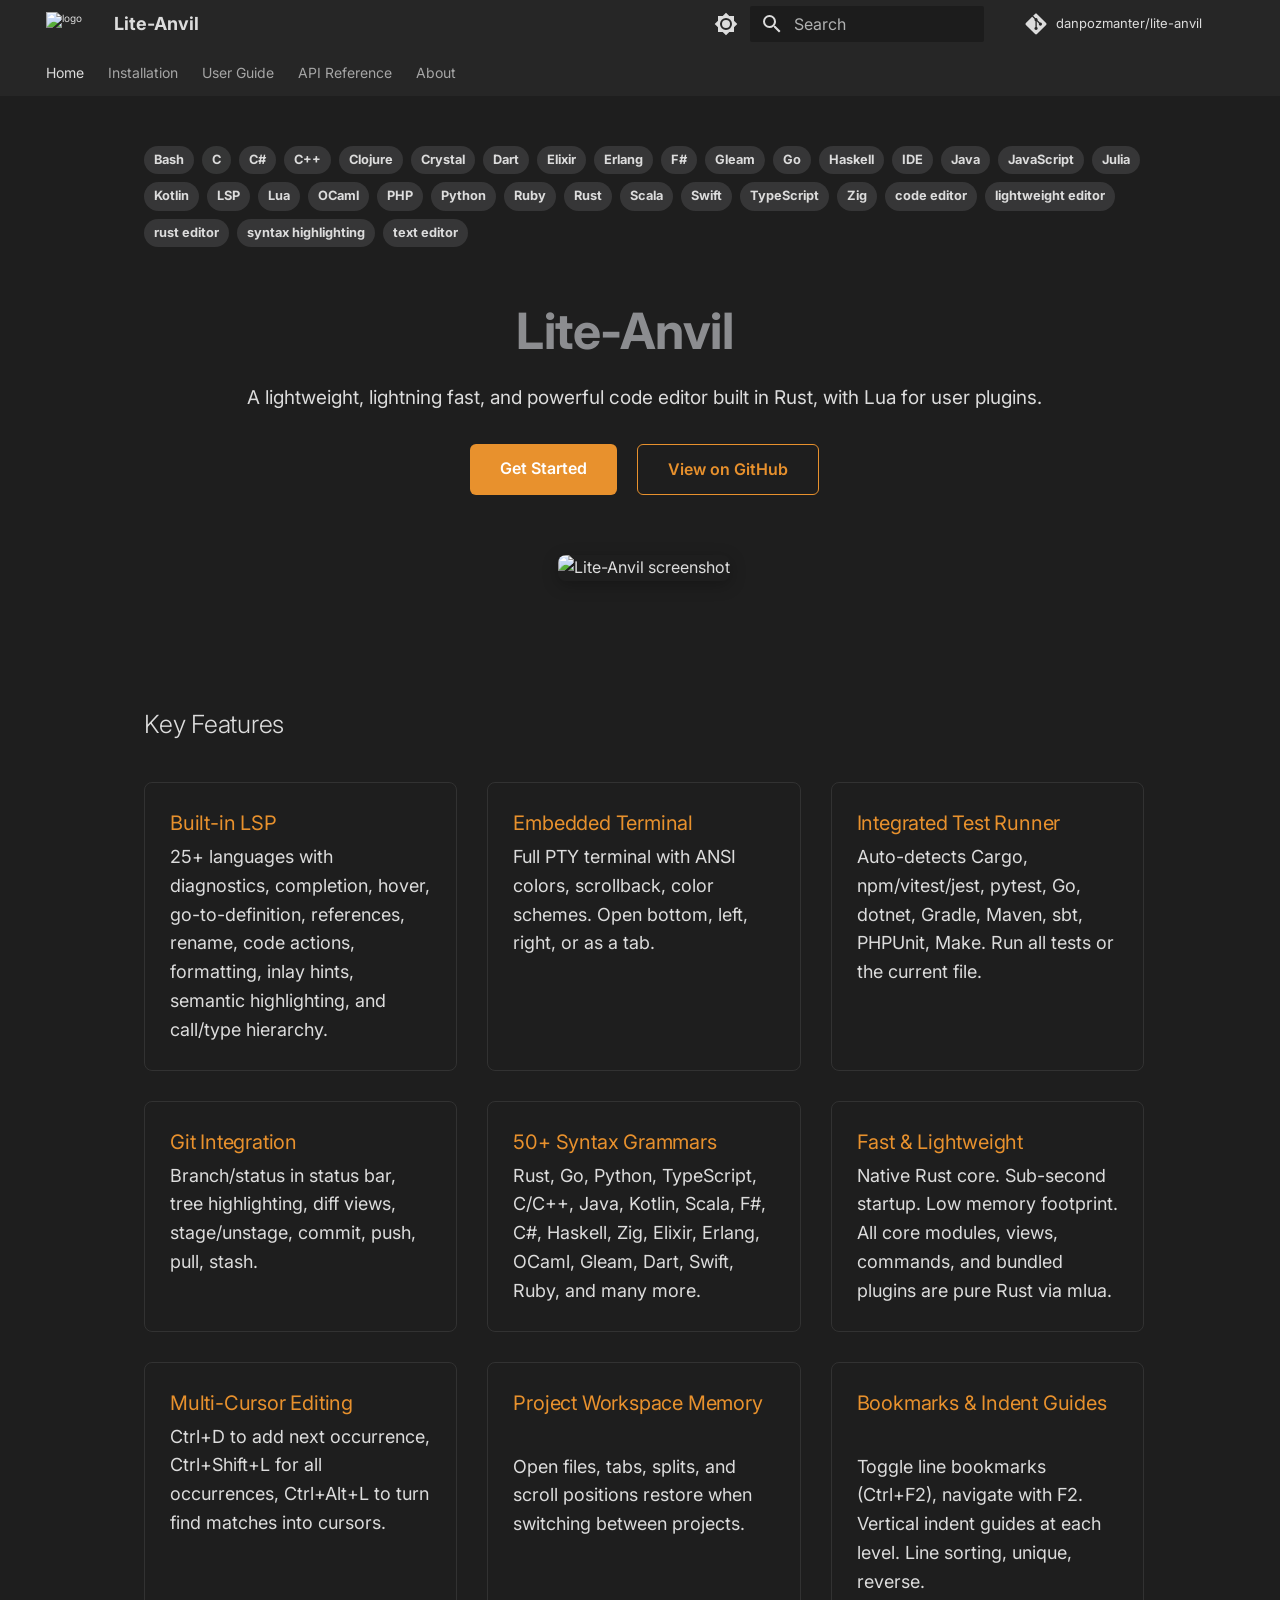
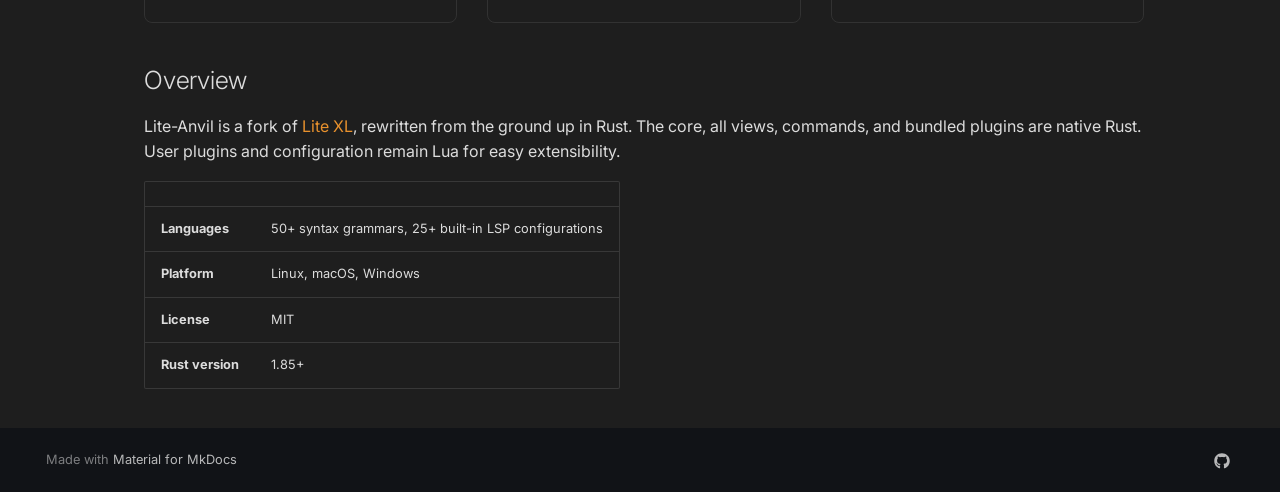
==== docs/index.html @ 336658eb "github pages updates" ====
<!doctype html>
<html lang="en" class="no-js">
  <head>
    
      <meta charset="utf-8">
      <meta name="viewport" content="width=device-width,initial-scale=1">
      
        <meta name="description" content="A fast, lightweight code editor built in Rust with built-in LSP for 25+ languages, embedded terminal, Git integration, and 50+ syntax grammars.">
      
      
        <meta name="author" content="Dan Pozmanter">
      
      
        <link rel="canonical" href="https://danpozmanter.github.io/lite-anvil/">
      
      
      
        <link rel="next" href="installation/">
      
      
        
      
      
      <link rel="icon" href="assets/logo.png">
      <meta name="generator" content="mkdocs-1.6.1, mkdocs-material-9.7.6">
    
    
      
        <title>Lite-Anvil - Lightweight Code Editor Built in Rust - Lite-Anvil</title>
      
    
    
      <link rel="stylesheet" href="assets/stylesheets/main.484c7ddc.min.css">
      
        
        <link rel="stylesheet" href="assets/stylesheets/palette.ab4e12ef.min.css">
      
      


    
    
      
    
    
      
        
        
        <link rel="preconnect" href="https://fonts.gstatic.com" crossorigin>
        <link rel="stylesheet" href="https://fonts.googleapis.com/css?family=Inter:300,300i,400,400i,700,700i%7CJetBrains+Mono:400,400i,700,700i&display=fallback">
        <style>:root{--md-text-font:"Inter";--md-code-font:"JetBrains Mono"}</style>
      
    
    
      <link rel="stylesheet" href="stylesheets/extra.css">
    
    <script>__md_scope=new URL(".",location),__md_hash=e=>[...e].reduce(((e,_)=>(e<<5)-e+_.charCodeAt(0)),0),__md_get=(e,_=localStorage,t=__md_scope)=>JSON.parse(_.getItem(t.pathname+"."+e)),__md_set=(e,_,t=localStorage,a=__md_scope)=>{try{t.setItem(a.pathname+"."+e,JSON.stringify(_))}catch(e){}}</script>
    
      

    
    
  </head>
  
  
    
    
      
    
    
    
    
    <body dir="ltr" data-md-color-scheme="slate" data-md-color-primary="custom" data-md-color-accent="orange">
  
    
    <input class="md-toggle" data-md-toggle="drawer" type="checkbox" id="__drawer" autocomplete="off">
    <input class="md-toggle" data-md-toggle="search" type="checkbox" id="__search" autocomplete="off">
    <label class="md-overlay" for="__drawer"></label>
    <div data-md-component="skip">
      
        
        <a href="#lite-anvil" class="md-skip">
          Skip to content
        </a>
      
    </div>
    <div data-md-component="announce">
      
    </div>
    
    
      

<header class="md-header" data-md-component="header">
  <nav class="md-header__inner md-grid" aria-label="Header">
    <a href="." title="Lite-Anvil" class="md-header__button md-logo" aria-label="Lite-Anvil" data-md-component="logo">
      
  <img src="assets/logo.png" alt="logo">

    </a>
    <label class="md-header__button md-icon" for="__drawer">
      
      <svg xmlns="http://www.w3.org/2000/svg" viewBox="0 0 24 24"><path d="M3 6h18v2H3zm0 5h18v2H3zm0 5h18v2H3z"/></svg>
    </label>
    <div class="md-header__title" data-md-component="header-title">
      <div class="md-header__ellipsis">
        <div class="md-header__topic">
          <span class="md-ellipsis">
            Lite-Anvil
          </span>
        </div>
        <div class="md-header__topic" data-md-component="header-topic">
          <span class="md-ellipsis">
            
              Lite-Anvil - Lightweight Code Editor Built in Rust
            
          </span>
        </div>
      </div>
    </div>
    
      
        <form class="md-header__option" data-md-component="palette">
  
    
    
    
    <input class="md-option" data-md-color-media="" data-md-color-scheme="slate" data-md-color-primary="custom" data-md-color-accent="orange"  aria-label="Switch to light mode"  type="radio" name="__palette" id="__palette_0">
    
      <label class="md-header__button md-icon" title="Switch to light mode" for="__palette_1" hidden>
        <svg xmlns="http://www.w3.org/2000/svg" viewBox="0 0 24 24"><path d="M12 8a4 4 0 0 0-4 4 4 4 0 0 0 4 4 4 4 0 0 0 4-4 4 4 0 0 0-4-4m0 10a6 6 0 0 1-6-6 6 6 0 0 1 6-6 6 6 0 0 1 6 6 6 6 0 0 1-6 6m8-9.31V4h-4.69L12 .69 8.69 4H4v4.69L.69 12 4 15.31V20h4.69L12 23.31 15.31 20H20v-4.69L23.31 12z"/></svg>
      </label>
    
  
    
    
    
    <input class="md-option" data-md-color-media="" data-md-color-scheme="default" data-md-color-primary="custom" data-md-color-accent="orange"  aria-label="Switch to dark mode"  type="radio" name="__palette" id="__palette_1">
    
      <label class="md-header__button md-icon" title="Switch to dark mode" for="__palette_0" hidden>
        <svg xmlns="http://www.w3.org/2000/svg" viewBox="0 0 24 24"><path d="M12 18c-.89 0-1.74-.2-2.5-.55C11.56 16.5 13 14.42 13 12s-1.44-4.5-3.5-5.45C10.26 6.2 11.11 6 12 6a6 6 0 0 1 6 6 6 6 0 0 1-6 6m8-9.31V4h-4.69L12 .69 8.69 4H4v4.69L.69 12 4 15.31V20h4.69L12 23.31 15.31 20H20v-4.69L23.31 12z"/></svg>
      </label>
    
  
</form>
      
    
    
      <script>var palette=__md_get("__palette");if(palette&&palette.color){if("(prefers-color-scheme)"===palette.color.media){var media=matchMedia("(prefers-color-scheme: light)"),input=document.querySelector(media.matches?"[data-md-color-media='(prefers-color-scheme: light)']":"[data-md-color-media='(prefers-color-scheme: dark)']");palette.color.media=input.getAttribute("data-md-color-media"),palette.color.scheme=input.getAttribute("data-md-color-scheme"),palette.color.primary=input.getAttribute("data-md-color-primary"),palette.color.accent=input.getAttribute("data-md-color-accent")}for(var[key,value]of Object.entries(palette.color))document.body.setAttribute("data-md-color-"+key,value)}</script>
    
    
    
      
      
        <label class="md-header__button md-icon" for="__search">
          
          <svg xmlns="http://www.w3.org/2000/svg" viewBox="0 0 24 24"><path d="M9.5 3A6.5 6.5 0 0 1 16 9.5c0 1.61-.59 3.09-1.56 4.23l.27.27h.79l5 5-1.5 1.5-5-5v-.79l-.27-.27A6.52 6.52 0 0 1 9.5 16 6.5 6.5 0 0 1 3 9.5 6.5 6.5 0 0 1 9.5 3m0 2C7 5 5 7 5 9.5S7 14 9.5 14 14 12 14 9.5 12 5 9.5 5"/></svg>
        </label>
        <div class="md-search" data-md-component="search" role="dialog">
  <label class="md-search__overlay" for="__search"></label>
  <div class="md-search__inner" role="search">
    <form class="md-search__form" name="search">
      <input type="text" class="md-search__input" name="query" aria-label="Search" placeholder="Search" autocapitalize="off" autocorrect="off" autocomplete="off" spellcheck="false" data-md-component="search-query" required>
      <label class="md-search__icon md-icon" for="__search">
        
        <svg xmlns="http://www.w3.org/2000/svg" viewBox="0 0 24 24"><path d="M9.5 3A6.5 6.5 0 0 1 16 9.5c0 1.61-.59 3.09-1.56 4.23l.27.27h.79l5 5-1.5 1.5-5-5v-.79l-.27-.27A6.52 6.52 0 0 1 9.5 16 6.5 6.5 0 0 1 3 9.5 6.5 6.5 0 0 1 9.5 3m0 2C7 5 5 7 5 9.5S7 14 9.5 14 14 12 14 9.5 12 5 9.5 5"/></svg>
        
        <svg xmlns="http://www.w3.org/2000/svg" viewBox="0 0 24 24"><path d="M20 11v2H8l5.5 5.5-1.42 1.42L4.16 12l7.92-7.92L13.5 5.5 8 11z"/></svg>
      </label>
      <nav class="md-search__options" aria-label="Search">
        
        <button type="reset" class="md-search__icon md-icon" title="Clear" aria-label="Clear" tabindex="-1">
          
          <svg xmlns="http://www.w3.org/2000/svg" viewBox="0 0 24 24"><path d="M19 6.41 17.59 5 12 10.59 6.41 5 5 6.41 10.59 12 5 17.59 6.41 19 12 13.41 17.59 19 19 17.59 13.41 12z"/></svg>
        </button>
      </nav>
      
    </form>
    <div class="md-search__output">
      <div class="md-search__scrollwrap" tabindex="0" data-md-scrollfix>
        <div class="md-search-result" data-md-component="search-result">
          <div class="md-search-result__meta">
            Initializing search
          </div>
          <ol class="md-search-result__list" role="presentation"></ol>
        </div>
      </div>
    </div>
  </div>
</div>
      
    
    
      <div class="md-header__source">
        <a href="https://github.com/danpozmanter/lite-anvil" title="Go to repository" class="md-source" data-md-component="source">
  <div class="md-source__icon md-icon">
    
    <svg xmlns="http://www.w3.org/2000/svg" viewBox="0 0 448 512"><!--! Font Awesome Free 7.1.0 by @fontawesome - https://fontawesome.com License - https://fontawesome.com/license/free (Icons: CC BY 4.0, Fonts: SIL OFL 1.1, Code: MIT License) Copyright 2025 Fonticons, Inc.--><path d="M439.6 236.1 244 40.5c-5.4-5.5-12.8-8.5-20.4-8.5s-15 3-20.4 8.4L162.5 81l51.5 51.5c27.1-9.1 52.7 16.8 43.4 43.7l49.7 49.7c34.2-11.8 61.2 31 35.5 56.7-26.5 26.5-70.2-2.9-56-37.3L240.3 199v121.9c25.3 12.5 22.3 41.8 9.1 55-6.4 6.4-15.2 10.1-24.3 10.1s-17.8-3.6-24.3-10.1c-17.6-17.6-11.1-46.9 11.2-56v-123c-20.8-8.5-24.6-30.7-18.6-45L142.6 101 8.5 235.1C3 240.6 0 247.9 0 255.5s3 15 8.5 20.4l195.6 195.7c5.4 5.4 12.7 8.4 20.4 8.4s15-3 20.4-8.4l194.7-194.7c5.4-5.4 8.4-12.8 8.4-20.4s-3-15-8.4-20.4"/></svg>
  </div>
  <div class="md-source__repository">
    danpozmanter/lite-anvil
  </div>
</a>
      </div>
    
  </nav>
  
</header>
    
    <div class="md-container" data-md-component="container">
      
      
        
          
            
<nav class="md-tabs" aria-label="Tabs" data-md-component="tabs">
  <div class="md-grid">
    <ul class="md-tabs__list">
      
        
  
  
  
    
  
  
    <li class="md-tabs__item md-tabs__item--active">
      <a href="." class="md-tabs__link">
        
  
  
    
  
  Home

      </a>
    </li>
  

      
        
  
  
  
  
    <li class="md-tabs__item">
      <a href="installation/" class="md-tabs__link">
        
  
  
    
  
  Installation

      </a>
    </li>
  

      
        
  
  
  
  
    <li class="md-tabs__item">
      <a href="guide/" class="md-tabs__link">
        
  
  
    
  
  User Guide

      </a>
    </li>
  

      
        
  
  
  
  
    <li class="md-tabs__item">
      <a href="api/" class="md-tabs__link">
        
  
  
    
  
  API Reference

      </a>
    </li>
  

      
        
  
  
  
  
    <li class="md-tabs__item">
      <a href="about/" class="md-tabs__link">
        
  
  
    
  
  About

      </a>
    </li>
  

      
    </ul>
  </div>
</nav>
          
        
      
      <main class="md-main" data-md-component="main">
        <div class="md-main__inner md-grid">
          
            
              
              <div class="md-sidebar md-sidebar--primary" data-md-component="sidebar" data-md-type="navigation" >
                <div class="md-sidebar__scrollwrap">
                  <div class="md-sidebar__inner">
                    


  


  

<nav class="md-nav md-nav--primary md-nav--lifted md-nav--integrated" aria-label="Navigation" data-md-level="0">
  <label class="md-nav__title" for="__drawer">
    <a href="." title="Lite-Anvil" class="md-nav__button md-logo" aria-label="Lite-Anvil" data-md-component="logo">
      
  <img src="assets/logo.png" alt="logo">

    </a>
    Lite-Anvil
  </label>
  
    <div class="md-nav__source">
      <a href="https://github.com/danpozmanter/lite-anvil" title="Go to repository" class="md-source" data-md-component="source">
  <div class="md-source__icon md-icon">
    
    <svg xmlns="http://www.w3.org/2000/svg" viewBox="0 0 448 512"><!--! Font Awesome Free 7.1.0 by @fontawesome - https://fontawesome.com License - https://fontawesome.com/license/free (Icons: CC BY 4.0, Fonts: SIL OFL 1.1, Code: MIT License) Copyright 2025 Fonticons, Inc.--><path d="M439.6 236.1 244 40.5c-5.4-5.5-12.8-8.5-20.4-8.5s-15 3-20.4 8.4L162.5 81l51.5 51.5c27.1-9.1 52.7 16.8 43.4 43.7l49.7 49.7c34.2-11.8 61.2 31 35.5 56.7-26.5 26.5-70.2-2.9-56-37.3L240.3 199v121.9c25.3 12.5 22.3 41.8 9.1 55-6.4 6.4-15.2 10.1-24.3 10.1s-17.8-3.6-24.3-10.1c-17.6-17.6-11.1-46.9 11.2-56v-123c-20.8-8.5-24.6-30.7-18.6-45L142.6 101 8.5 235.1C3 240.6 0 247.9 0 255.5s3 15 8.5 20.4l195.6 195.7c5.4 5.4 12.7 8.4 20.4 8.4s15-3 20.4-8.4l194.7-194.7c5.4-5.4 8.4-12.8 8.4-20.4s-3-15-8.4-20.4"/></svg>
  </div>
  <div class="md-source__repository">
    danpozmanter/lite-anvil
  </div>
</a>
    </div>
  
  <ul class="md-nav__list" data-md-scrollfix>
    
      
      
  
  
    
  
  
  
    <li class="md-nav__item md-nav__item--active">
      
      <input class="md-nav__toggle md-toggle" type="checkbox" id="__toc">
      
      
        
      
      
        <label class="md-nav__link md-nav__link--active" for="__toc">
          
  
  
  <span class="md-ellipsis">
    
  
    Home
  

    
  </span>
  
  

          <span class="md-nav__icon md-icon"></span>
        </label>
      
      <a href="." class="md-nav__link md-nav__link--active">
        
  
  
  <span class="md-ellipsis">
    
  
    Home
  

    
  </span>
  
  

      </a>
      
        

<nav class="md-nav md-nav--secondary" aria-label="Table of contents">
  
  
  
    
  
  
    <label class="md-nav__title" for="__toc">
      <span class="md-nav__icon md-icon"></span>
      Table of contents
    </label>
    <ul class="md-nav__list" data-md-component="toc" data-md-scrollfix>
      
        <li class="md-nav__item">
  <a href="#key-features" class="md-nav__link">
    <span class="md-ellipsis">
      
        Key Features
      
    </span>
  </a>
  
    <nav class="md-nav" aria-label="Key Features">
      <ul class="md-nav__list">
        
          <li class="md-nav__item">
  <a href="#built-in-lsp" class="md-nav__link">
    <span class="md-ellipsis">
      
        Built-in LSP
      
    </span>
  </a>
  
</li>
        
          <li class="md-nav__item">
  <a href="#embedded-terminal" class="md-nav__link">
    <span class="md-ellipsis">
      
        Embedded Terminal
      
    </span>
  </a>
  
</li>
        
          <li class="md-nav__item">
  <a href="#integrated-test-runner" class="md-nav__link">
    <span class="md-ellipsis">
      
        Integrated Test Runner
      
    </span>
  </a>
  
</li>
        
          <li class="md-nav__item">
  <a href="#git-integration" class="md-nav__link">
    <span class="md-ellipsis">
      
        Git Integration
      
    </span>
  </a>
  
</li>
        
          <li class="md-nav__item">
  <a href="#50-syntax-grammars" class="md-nav__link">
    <span class="md-ellipsis">
      
        50+ Syntax Grammars
      
    </span>
  </a>
  
</li>
        
          <li class="md-nav__item">
  <a href="#fast-lightweight" class="md-nav__link">
    <span class="md-ellipsis">
      
        Fast &amp; Lightweight
      
    </span>
  </a>
  
</li>
        
          <li class="md-nav__item">
  <a href="#multi-cursor-editing" class="md-nav__link">
    <span class="md-ellipsis">
      
        Multi-Cursor Editing
      
    </span>
  </a>
  
</li>
        
          <li class="md-nav__item">
  <a href="#project-workspace-memory" class="md-nav__link">
    <span class="md-ellipsis">
      
        Project Workspace Memory
      
    </span>
  </a>
  
</li>
        
          <li class="md-nav__item">
  <a href="#bookmarks-indent-guides" class="md-nav__link">
    <span class="md-ellipsis">
      
        Bookmarks &amp; Indent Guides
      
    </span>
  </a>
  
</li>
        
      </ul>
    </nav>
  
</li>
      
        <li class="md-nav__item">
  <a href="#overview" class="md-nav__link">
    <span class="md-ellipsis">
      
        Overview
      
    </span>
  </a>
  
</li>
      
    </ul>
  
</nav>
      
    </li>
  

    
      
      
  
  
  
  
    <li class="md-nav__item">
      <a href="installation/" class="md-nav__link">
        
  
  
  <span class="md-ellipsis">
    
  
    Installation
  

    
  </span>
  
  

      </a>
    </li>
  

    
      
      
  
  
  
  
    <li class="md-nav__item">
      <a href="guide/" class="md-nav__link">
        
  
  
  <span class="md-ellipsis">
    
  
    User Guide
  

    
  </span>
  
  

      </a>
    </li>
  

    
      
      
  
  
  
  
    <li class="md-nav__item">
      <a href="api/" class="md-nav__link">
        
  
  
  <span class="md-ellipsis">
    
  
    API Reference
  

    
  </span>
  
  

      </a>
    </li>
  

    
      
      
  
  
  
  
    <li class="md-nav__item">
      <a href="about/" class="md-nav__link">
        
  
  
  <span class="md-ellipsis">
    
  
    About
  

    
  </span>
  
  

      </a>
    </li>
  

    
  </ul>
</nav>
                  </div>
                </div>
              </div>
            
            
          
          
            <div class="md-content" data-md-component="content">
              
              <article class="md-content__inner md-typeset">
                
                  

  <nav class="md-tags" >
    
      
      
      
      
        <span class="md-tag">Bash</span>
      
    
      
      
      
      
        <span class="md-tag">C</span>
      
    
      
      
      
      
        <span class="md-tag">C#</span>
      
    
      
      
      
      
        <span class="md-tag">C++</span>
      
    
      
      
      
      
        <span class="md-tag">Clojure</span>
      
    
      
      
      
      
        <span class="md-tag">Crystal</span>
      
    
      
      
      
      
        <span class="md-tag">Dart</span>
      
    
      
      
      
      
        <span class="md-tag">Elixir</span>
      
    
      
      
      
      
        <span class="md-tag">Erlang</span>
      
    
      
      
      
      
        <span class="md-tag">F#</span>
      
    
      
      
      
      
        <span class="md-tag">Gleam</span>
      
    
      
      
      
      
        <span class="md-tag">Go</span>
      
    
      
      
      
      
        <span class="md-tag">Haskell</span>
      
    
      
      
      
      
        <span class="md-tag">IDE</span>
      
    
      
      
      
      
        <span class="md-tag">Java</span>
      
    
      
      
      
      
        <span class="md-tag">JavaScript</span>
      
    
      
      
      
      
        <span class="md-tag">Julia</span>
      
    
      
      
      
      
        <span class="md-tag">Kotlin</span>
      
    
      
      
      
      
        <span class="md-tag">LSP</span>
      
    
      
      
      
      
        <span class="md-tag">Lua</span>
      
    
      
      
      
      
        <span class="md-tag">OCaml</span>
      
    
      
      
      
      
        <span class="md-tag">PHP</span>
      
    
      
      
      
      
        <span class="md-tag">Python</span>
      
    
      
      
      
      
        <span class="md-tag">Ruby</span>
      
    
      
      
      
      
        <span class="md-tag">Rust</span>
      
    
      
      
      
      
        <span class="md-tag">Scala</span>
      
    
      
      
      
      
        <span class="md-tag">Swift</span>
      
    
      
      
      
      
        <span class="md-tag">TypeScript</span>
      
    
      
      
      
      
        <span class="md-tag">Zig</span>
      
    
      
      
      
      
        <span class="md-tag">code editor</span>
      
    
      
      
      
      
        <span class="md-tag">lightweight editor</span>
      
    
      
      
      
      
        <span class="md-tag">rust editor</span>
      
    
      
      
      
      
        <span class="md-tag">syntax highlighting</span>
      
    
      
      
      
      
        <span class="md-tag">text editor</span>
      
    
  </nav>



<div class="hero">
<h1 id="lite-anvil">Lite-Anvil<a class="headerlink" href="#lite-anvil" title="Permanent link">&para;</a></h1>
<p class="tagline">A lightweight, lightning fast, and powerful code editor built in Rust, with Lua for user plugins.</p>
<div class="button-row">
  <a href="installation/" class="primary">Get Started</a>
  <a href="https://github.com/danpozmanter/lite-anvil" class="secondary">View on GitHub</a>
</div>
<p><img src="assets/screenshot.png" alt="Lite-Anvil screenshot" class="screenshot"></p>
</div>
<h2 id="key-features">Key Features<a class="headerlink" href="#key-features" title="Permanent link">&para;</a></h2>
<div class="feature-grid">
<div class="feature-card">
<h3 id="built-in-lsp">Built-in LSP<a class="headerlink" href="#built-in-lsp" title="Permanent link">&para;</a></h3>
<p>25+ languages with diagnostics, completion, hover, go-to-definition, references, rename, code actions, formatting, inlay hints, semantic highlighting, and call/type hierarchy.</p>
</div>
<div class="feature-card">
<h3 id="embedded-terminal">Embedded Terminal<a class="headerlink" href="#embedded-terminal" title="Permanent link">&para;</a></h3>
<p>Full PTY terminal with ANSI colors, scrollback, color schemes. Open bottom, left, right, or as a tab.</p>
</div>
<div class="feature-card">
<h3 id="integrated-test-runner">Integrated Test Runner<a class="headerlink" href="#integrated-test-runner" title="Permanent link">&para;</a></h3>
<p>Auto-detects Cargo, npm/vitest/jest, pytest, Go, dotnet, Gradle, Maven, sbt, PHPUnit, Make. Run all tests or the current file.</p>
</div>
<div class="feature-card">
<h3 id="git-integration">Git Integration<a class="headerlink" href="#git-integration" title="Permanent link">&para;</a></h3>
<p>Branch/status in status bar, tree highlighting, diff views, stage/unstage, commit, push, pull, stash.</p>
</div>
<div class="feature-card">
<h3 id="50-syntax-grammars">50+ Syntax Grammars<a class="headerlink" href="#50-syntax-grammars" title="Permanent link">&para;</a></h3>
<p>Rust, Go, Python, TypeScript, C/C++, Java, Kotlin, Scala, F#, C#, Haskell, Zig, Elixir, Erlang, OCaml, Gleam, Dart, Swift, Ruby, and many more.</p>
</div>
<div class="feature-card">
<h3 id="fast-lightweight">Fast &amp; Lightweight<a class="headerlink" href="#fast-lightweight" title="Permanent link">&para;</a></h3>
<p>Native Rust core. Sub-second startup. Low memory footprint. All core modules, views, commands, and bundled plugins are pure Rust via mlua.</p>
</div>
<div class="feature-card">
<h3 id="multi-cursor-editing">Multi-Cursor Editing<a class="headerlink" href="#multi-cursor-editing" title="Permanent link">&para;</a></h3>
<p>Ctrl+D to add next occurrence, Ctrl+Shift+L for all occurrences, Ctrl+Alt+L to turn find matches into cursors.</p>
</div>
<div class="feature-card">
<h3 id="project-workspace-memory">Project Workspace Memory<a class="headerlink" href="#project-workspace-memory" title="Permanent link">&para;</a></h3>
<p>Open files, tabs, splits, and scroll positions restore when switching between projects.</p>
</div>
<div class="feature-card">
<h3 id="bookmarks-indent-guides">Bookmarks &amp; Indent Guides<a class="headerlink" href="#bookmarks-indent-guides" title="Permanent link">&para;</a></h3>
<p>Toggle line bookmarks (Ctrl+F2), navigate with F2. Vertical indent guides at each level. Line sorting, unique, reverse.</p>
</div>
</div>
<h2 id="overview">Overview<a class="headerlink" href="#overview" title="Permanent link">&para;</a></h2>
<p>Lite-Anvil is a fork of <a href="https://github.com/lite-xl/lite-xl">Lite XL</a>, rewritten from the ground up in Rust. The core, all views, commands, and bundled plugins are native Rust. User plugins and configuration remain Lua for easy extensibility.</p>
<table>
<thead>
<tr>
<th></th>
<th></th>
</tr>
</thead>
<tbody>
<tr>
<td><strong>Languages</strong></td>
<td>50+ syntax grammars, 25+ built-in LSP configurations</td>
</tr>
<tr>
<td><strong>Platform</strong></td>
<td>Linux, macOS, Windows</td>
</tr>
<tr>
<td><strong>License</strong></td>
<td>MIT</td>
</tr>
<tr>
<td><strong>Rust version</strong></td>
<td>1.85+</td>
</tr>
</tbody>
</table>







  
  






                
              </article>
            </div>
          
          
<script>var target=document.getElementById(location.hash.slice(1));target&&target.name&&(target.checked=target.name.startsWith("__tabbed_"))</script>
        </div>
        
      </main>
      
        <footer class="md-footer">
  
  <div class="md-footer-meta md-typeset">
    <div class="md-footer-meta__inner md-grid">
      <div class="md-copyright">
  
  
    Made with
    <a href="https://squidfunk.github.io/mkdocs-material/" target="_blank" rel="noopener">
      Material for MkDocs
    </a>
  
</div>
      
        
<div class="md-social">
  
    
    
    
    
      
      
    
    <a href="https://github.com/danpozmanter/lite-anvil" target="_blank" rel="noopener" title="github.com" class="md-social__link">
      <svg xmlns="http://www.w3.org/2000/svg" viewBox="0 0 512 512"><!--! Font Awesome Free 7.1.0 by @fontawesome - https://fontawesome.com License - https://fontawesome.com/license/free (Icons: CC BY 4.0, Fonts: SIL OFL 1.1, Code: MIT License) Copyright 2025 Fonticons, Inc.--><path d="M173.9 397.4c0 2-2.3 3.6-5.2 3.6-3.3.3-5.6-1.3-5.6-3.6 0-2 2.3-3.6 5.2-3.6 3-.3 5.6 1.3 5.6 3.6m-31.1-4.5c-.7 2 1.3 4.3 4.3 4.9 2.6 1 5.6 0 6.2-2s-1.3-4.3-4.3-5.2c-2.6-.7-5.5.3-6.2 2.3m44.2-1.7c-2.9.7-4.9 2.6-4.6 4.9.3 2 2.9 3.3 5.9 2.6 2.9-.7 4.9-2.6 4.6-4.6-.3-1.9-3-3.2-5.9-2.9M252.8 8C114.1 8 8 113.3 8 252c0 110.9 69.8 205.8 169.5 239.2 12.8 2.3 17.3-5.6 17.3-12.1 0-6.2-.3-40.4-.3-61.4 0 0-70 15-84.7-29.8 0 0-11.4-29.1-27.8-36.6 0 0-22.9-15.7 1.6-15.4 0 0 24.9 2 38.6 25.8 21.9 38.6 58.6 27.5 72.9 20.9 2.3-16 8.8-27.1 16-33.7-55.9-6.2-112.3-14.3-112.3-110.5 0-27.5 7.6-41.3 23.6-58.9-2.6-6.5-11.1-33.3 2.6-67.9 20.9-6.5 69 27 69 27 20-5.6 41.5-8.5 62.8-8.5s42.8 2.9 62.8 8.5c0 0 48.1-33.6 69-27 13.7 34.7 5.2 61.4 2.6 67.9 16 17.7 25.8 31.5 25.8 58.9 0 96.5-58.9 104.2-114.8 110.5 9.2 7.9 17 22.9 17 46.4 0 33.7-.3 75.4-.3 83.6 0 6.5 4.6 14.4 17.3 12.1C436.2 457.8 504 362.9 504 252 504 113.3 391.5 8 252.8 8M105.2 352.9c-1.3 1-1 3.3.7 5.2 1.6 1.6 3.9 2.3 5.2 1 1.3-1 1-3.3-.7-5.2-1.6-1.6-3.9-2.3-5.2-1m-10.8-8.1c-.7 1.3.3 2.9 2.3 3.9 1.6 1 3.6.7 4.3-.7.7-1.3-.3-2.9-2.3-3.9-2-.6-3.6-.3-4.3.7m32.4 35.6c-1.6 1.3-1 4.3 1.3 6.2 2.3 2.3 5.2 2.6 6.5 1 1.3-1.3.7-4.3-1.3-6.2-2.2-2.3-5.2-2.6-6.5-1m-11.4-14.7c-1.6 1-1.6 3.6 0 5.9s4.3 3.3 5.6 2.3c1.6-1.3 1.6-3.9 0-6.2-1.4-2.3-4-3.3-5.6-2"/></svg>
    </a>
  
</div>
      
    </div>
  </div>
</footer>
      
    </div>
    <div class="md-dialog" data-md-component="dialog">
      <div class="md-dialog__inner md-typeset"></div>
    </div>
    
    
    
      
      
      <script id="__config" type="application/json">{"annotate": null, "base": ".", "features": ["navigation.instant", "navigation.tabs", "content.code.copy", "toc.integrate"], "search": "assets/javascripts/workers/search.2c215733.min.js", "tags": null, "translations": {"clipboard.copied": "Copied to clipboard", "clipboard.copy": "Copy to clipboard", "search.result.more.one": "1 more on this page", "search.result.more.other": "# more on this page", "search.result.none": "No matching documents", "search.result.one": "1 matching document", "search.result.other": "# matching documents", "search.result.placeholder": "Type to start searching", "search.result.term.missing": "Missing", "select.version": "Select version"}, "version": null}</script>
    
    
      <script src="assets/javascripts/bundle.79ae519e.min.js"></script>
      
    
  </body>
</html>
---- docs/assets/stylesheets/main.484c7ddc.min.css ----
@charset "UTF-8";html{-webkit-text-size-adjust:none;-moz-text-size-adjust:none;text-size-adjust:none;box-sizing:border-box}*,:after,:before{box-sizing:inherit}@media (prefers-reduced-motion){*,:after,:before{transition:none!important}}body{margin:0}a,button,input,label{-webkit-tap-highlight-color:transparent}a{color:inherit;text-decoration:none}hr{border:0;box-sizing:initial;display:block;height:.05rem;overflow:visible;padding:0}small{font-size:80%}sub,sup{line-height:1em}img{border-style:none}table{border-collapse:initial;border-spacing:0}td,th{font-weight:400;vertical-align:top}button{background:#0000;border:0;font-family:inherit;font-size:inherit;margin:0;padding:0}input{border:0;outline:none}:root{--md-primary-fg-color:#4051b5;--md-primary-fg-color--light:#5d6cc0;--md-primary-fg-color--dark:#303fa1;--md-primary-bg-color:#fff;--md-primary-bg-color--light:#ffffffb3;--md-accent-fg-color:#526cfe;--md-accent-fg-color--transparent:#526cfe1a;--md-accent-bg-color:#fff;--md-accent-bg-color--light:#ffffffb3}[data-md-color-scheme=default]{color-scheme:light}[data-md-color-scheme=default] img[src$="#gh-dark-mode-only"],[data-md-color-scheme=default] img[src$="#only-dark"]{display:none}:root,[data-md-color-scheme=default]{--md-hue:225deg;--md-default-fg-color:#000000de;--md-default-fg-color--light:#0000008a;--md-default-fg-color--lighter:#00000052;--md-default-fg-color--lightest:#00000012;--md-default-bg-color:#fff;--md-default-bg-color--light:#ffffffb3;--md-default-bg-color--lighter:#ffffff4d;--md-default-bg-color--lightest:#ffffff1f;--md-code-fg-color:#36464e;--md-code-bg-color:#f5f5f5;--md-code-bg-color--light:#f5f5f5b3;--md-code-bg-color--lighter:#f5f5f54d;--md-code-hl-color:#4287ff;--md-code-hl-color--light:#4287ff1a;--md-code-hl-number-color:#d52a2a;--md-code-hl-special-color:#db1457;--md-code-hl-function-color:#a846b9;--md-code-hl-constant-color:#6e59d9;--md-code-hl-keyword-color:#3f6ec6;--md-code-hl-string-color:#1c7d4d;--md-code-hl-name-color:var(--md-code-fg-color);--md-code-hl-operator-color:var(--md-default-fg-color--light);--md-code-hl-punctuation-color:var(--md-default-fg-color--light);--md-code-hl-comment-color:var(--md-default-fg-color--light);--md-code-hl-generic-color:var(--md-default-fg-color--light);--md-code-hl-variable-color:var(--md-default-fg-color--light);--md-typeset-color:var(--md-default-fg-color);--md-typeset-a-color:var(--md-primary-fg-color);--md-typeset-del-color:#f5503d26;--md-typeset-ins-color:#0bd57026;--md-typeset-kbd-color:#fafafa;--md-typeset-kbd-accent-color:#fff;--md-typeset-kbd-border-color:#b8b8b8;--md-typeset-mark-color:#ffff0080;--md-typeset-table-color:#0000001f;--md-typeset-table-color--light:rgba(0,0,0,.035);--md-admonition-fg-color:var(--md-default-fg-color);--md-admonition-bg-color:var(--md-default-bg-color);--md-warning-fg-color:#000000de;--md-warning-bg-color:#ff9;--md-footer-fg-color:#fff;--md-footer-fg-color--light:#ffffffb3;--md-footer-fg-color--lighter:#ffffff73;--md-footer-bg-color:#000000de;--md-footer-bg-color--dark:#00000052;--md-shadow-z1:0 0.2rem 0.5rem #0000000d,0 0 0.05rem #0000001a;--md-shadow-z2:0 0.2rem 0.5rem #0000001a,0 0 0.05rem #00000040;--md-shadow-z3:0 0.2rem 0.5rem #0003,0 0 0.05rem #00000059}.md-icon svg{fill:currentcolor;display:block;height:1.2rem;width:1.2rem}body{-webkit-font-smoothing:antialiased;-moz-osx-font-smoothing:grayscale;--md-text-font-family:var(--md-text-font,_),-apple-system,BlinkMacSystemFont,Helvetica,Arial,sans-serif;--md-code-font-family:var(--md-code-font,_),SFMono-Regular,Consolas,Menlo,monospace}aside,body,input{font-feature-settings:"kern","liga";color:var(--md-typeset-color);font-family:var(--md-text-font-family)}code,kbd,pre{font-feature-settings:"kern";font-family:var(--md-code-font-family)}:root{--md-typeset-table-sort-icon:url('data:image/svg+xml;charset=utf-8,<svg xmlns="http://www.w3.org/2000/svg" viewBox="0 0 24 24"><path d="m18 21-4-4h3V7h-3l4-4 4 4h-3v10h3M2 19v-2h10v2M2 13v-2h7v2M2 7V5h4v2z"/></svg>');--md-typeset-table-sort-icon--asc:url('data:image/svg+xml;charset=utf-8,<svg xmlns="http://www.w3.org/2000/svg" viewBox="0 0 24 24"><path d="M19 17h3l-4 4-4-4h3V3h2M2 17h10v2H2M6 5v2H2V5m0 6h7v2H2z"/></svg>');--md-typeset-table-sort-icon--desc:url('data:image/svg+xml;charset=utf-8,<svg xmlns="http://www.w3.org/2000/svg" viewBox="0 0 24 24"><path d="M19 7h3l-4-4-4 4h3v14h2M2 17h10v2H2M6 5v2H2V5m0 6h7v2H2z"/></svg>')}.md-typeset{-webkit-print-color-adjust:exact;color-adjust:exact;font-size:.8rem;line-height:1.6;overflow-wrap:break-word}@media print{.md-typeset{font-size:.68rem}}.md-typeset blockquote,.md-typeset dl,.md-typeset figure,.md-typeset ol,.md-typeset pre,.md-typeset ul{margin-bottom:1em;margin-top:1em}.md-typeset h1{color:var(--md-default-fg-color--light);font-size:2em;line-height:1.3;margin:0 0 1.25em}.md-typeset h1,.md-typeset h2{font-weight:300;letter-spacing:-.01em}.md-typeset h2{font-size:1.5625em;line-height:1.4;margin:1.6em 0 .64em}.md-typeset h3{font-size:1.25em;font-weight:400;letter-spacing:-.01em;line-height:1.5;margin:1.6em 0 .8em}.md-typeset h2+h3{margin-top:.8em}.md-typeset h4{font-weight:700;letter-spacing:-.01em;margin:1em 0}.md-typeset h5,.md-typeset h6{color:var(--md-default-fg-color--light);font-size:.8em;font-weight:700;letter-spacing:-.01em;margin:1.25em 0}.md-typeset h5{text-transform:uppercase}.md-typeset h5 code{text-transform:none}.md-typeset hr{border-bottom:.05rem solid var(--md-default-fg-color--lightest);display:flow-root;margin:1.5em 0}.md-typeset a{color:var(--md-typeset-a-color);word-break:break-word}.md-typeset a,.md-typeset a:before{transition:color 125ms}.md-typeset a:focus,.md-typeset a:hover{color:var(--md-accent-fg-color)}.md-typeset a:focus code,.md-typeset a:hover code{background-color:var(--md-accent-fg-color--transparent);color:var(--md-accent-fg-color)}.md-typeset a code{color:var(--md-typeset-a-color)}.md-typeset a.focus-visible{outline-color:var(--md-accent-fg-color);outline-offset:.2rem}.md-typeset code,.md-typeset kbd,.md-typeset pre{color:var(--md-code-fg-color);direction:ltr;font-variant-ligatures:none;transition:background-color 125ms}@media print{.md-typeset code,.md-typeset kbd,.md-typeset pre{white-space:pre-wrap}}.md-typeset code{background-color:var(--md-code-bg-color);border-radius:.1rem;-webkit-box-decoration-break:clone;box-decoration-break:clone;font-size:.85em;padding:0 .2941176471em;transition:color 125ms,background-color 125ms;word-break:break-word}.md-typeset code:not(.focus-visible){-webkit-tap-highlight-color:transparent;outline:none}.md-typeset pre{display:flow-root;line-height:1.4;position:relative}.md-typeset pre>code{-webkit-box-decoration-break:slice;box-decoration-break:slice;box-shadow:none;display:block;margin:0;outline-color:var(--md-accent-fg-color);overflow:auto;padding:.7720588235em 1.1764705882em;scrollbar-color:var(--md-default-fg-color--lighter) #0000;scrollbar-width:thin;touch-action:auto;word-break:normal}.md-typeset pre>code:hover{scrollbar-color:var(--md-accent-fg-color) #0000}.md-typeset pre>code::-webkit-scrollbar{height:.2rem;width:.2rem}.md-typeset pre>code::-webkit-scrollbar-thumb{background-color:var(--md-default-fg-color--lighter)}.md-typeset pre>code::-webkit-scrollbar-thumb:hover{background-color:var(--md-accent-fg-color)}.md-typeset kbd{background-color:var(--md-typeset-kbd-color);border-radius:.1rem;box-shadow:0 .1rem 0 .05rem var(--md-typeset-kbd-border-color),0 .1rem 0 var(--md-typeset-kbd-border-color),0 -.1rem .2rem var(--md-typeset-kbd-accent-color) inset;color:var(--md-default-fg-color);display:inline-block;font-size:.75em;padding:0 .6666666667em;vertical-align:text-top;word-break:break-word}.md-typeset mark{background-color:var(--md-typeset-mark-color);-webkit-box-decoration-break:clone;box-decoration-break:clone;color:inherit;word-break:break-word}.md-typeset abbr{cursor:help;text-decoration:none}.md-typeset [data-preview],.md-typeset abbr{border-bottom:.05rem dotted var(--md-default-fg-color--light)}.md-typeset small{opacity:.75}[dir=ltr] .md-typeset sub,[dir=ltr] .md-typeset sup{margin-left:.078125em}[dir=rtl] .md-typeset sub,[dir=rtl] .md-typeset sup{margin-right:.078125em}[dir=ltr] .md-typeset blockquote{padding-left:.6rem}[dir=rtl] .md-typeset blockquote{padding-right:.6rem}[dir=ltr] .md-typeset blockquote{border-left:.2rem solid var(--md-default-fg-color--lighter)}[dir=rtl] .md-typeset blockquote{border-right:.2rem solid var(--md-default-fg-color--lighter)}.md-typeset blockquote{color:var(--md-default-fg-color--light);margin-left:0;margin-right:0}.md-typeset ul{list-style-type:disc}.md-typeset ul[type]{list-style-type:revert-layer}[dir=ltr] .md-typeset ol,[dir=ltr] .md-typeset ul{margin-left:.625em}[dir=rtl] .md-typeset ol,[dir=rtl] .md-typeset ul{margin-right:.625em}.md-typeset ol,.md-typeset ul{padding:0}.md-typeset ol:not([hidden]),.md-typeset ul:not([hidden]){display:flow-root}.md-typeset ol ol,.md-typeset ul ol{list-style-type:lower-alpha}.md-typeset ol ol ol,.md-typeset ul ol ol{list-style-type:lower-roman}.md-typeset ol ol ol ol,.md-typeset ul ol ol ol{list-style-type:upper-alpha}.md-typeset ol ol ol ol ol,.md-typeset ul ol ol ol ol{list-style-type:upper-roman}.md-typeset ol[type],.md-typeset ul[type]{list-style-type:revert-layer}[dir=ltr] .md-typeset ol li,[dir=ltr] .md-typeset ul li{margin-left:1.25em}[dir=rtl] .md-typeset ol li,[dir=rtl] .md-typeset ul li{margin-right:1.25em}.md-typeset ol li,.md-typeset ul li{margin-bottom:.5em}.md-typeset ol li blockquote,.md-typeset ol li p,.md-typeset ul li blockquote,.md-typeset ul li p{margin:.5em 0}.md-typeset ol li:last-child,.md-typeset ul li:last-child{margin-bottom:0}[dir=ltr] .md-typeset ol li ol,[dir=ltr] .md-typeset ol li ul,[dir=ltr] .md-typeset ul li ol,[dir=ltr] .md-typeset ul li ul{margin-left:.625em}[dir=rtl] .md-typeset ol li ol,[dir=rtl] .md-typeset ol li ul,[dir=rtl] .md-typeset ul li ol,[dir=rtl] .md-typeset ul li ul{margin-right:.625em}.md-typeset ol li ol,.md-typeset ol li ul,.md-typeset ul li ol,.md-typeset ul li ul{margin-bottom:.5em;margin-top:.5em}[dir=ltr] .md-typeset dd{margin-left:1.875em}[dir=rtl] .md-typeset dd{margin-right:1.875em}.md-typeset dd{margin-bottom:1.5em;margin-top:1em}.md-typeset img,.md-typeset svg,.md-typeset video{height:auto;max-width:100%}.md-typeset img[align=left]{margin:1em 1em 1em 0}.md-typeset img[align=right]{margin:1em 0 1em 1em}.md-typeset img[align]:only-child{margin-top:0}.md-typeset figure{display:flow-root;margin:1em auto;max-width:100%;text-align:center;width:fit-content}.md-typeset figure img{display:block;margin:0 auto}.md-typeset figcaption{font-style:italic;margin:1em auto;max-width:24rem}.md-typeset iframe{max-width:100%}.md-typeset table:not([class]){background-color:var(--md-default-bg-color);border:.05rem solid var(--md-typeset-table-color);border-radius:.1rem;display:inline-block;font-size:.64rem;max-width:100%;overflow:auto;touch-action:auto}@media print{.md-typeset table:not([class]){display:table}}.md-typeset table:not([class])+*{margin-top:1.5em}.md-typeset table:not([class]) td>:first-child,.md-typeset table:not([class]) th>:first-child{margin-top:0}.md-typeset table:not([class]) td>:last-child,.md-typeset table:not([class]) th>:last-child{margin-bottom:0}.md-typeset table:not([class]) td:not([align]),.md-typeset table:not([class]) th:not([align]){text-align:left}[dir=rtl] .md-typeset table:not([class]) td:not([align]),[dir=rtl] .md-typeset table:not([class]) th:not([align]){text-align:right}.md-typeset table:not([class]) th{font-weight:700;min-width:5rem;padding:.9375em 1.25em;vertical-align:top}.md-typeset table:not([class]) td{border-top:.05rem solid var(--md-typeset-table-color);padding:.9375em 1.25em;vertical-align:top}.md-typeset table:not([class]) tbody tr{transition:background-color 125ms}.md-typeset table:not([class]) tbody tr:hover{background-color:var(--md-typeset-table-color--light);box-shadow:0 .05rem 0 var(--md-default-bg-color) inset}.md-typeset table:not([class]) a{word-break:normal}.md-typeset table th[role=columnheader]{cursor:pointer}[dir=ltr] .md-typeset table th[role=columnheader]:after{margin-left:.5em}[dir=rtl] .md-typeset table th[role=columnheader]:after{margin-right:.5em}.md-typeset table th[role=columnheader]:after{content:"";display:inline-block;height:1.2em;-webkit-mask-image:var(--md-typeset-table-sort-icon);mask-image:var(--md-typeset-table-sort-icon);-webkit-mask-repeat:no-repeat;mask-repeat:no-repeat;-webkit-mask-size:contain;mask-size:contain;transition:background-color 125ms;vertical-align:text-bottom;width:1.2em}.md-typeset table th[role=columnheader]:hover:after{background-color:var(--md-default-fg-color--lighter)}.md-typeset table th[role=columnheader][aria-sort=ascending]:after{background-color:var(--md-default-fg-color--light);-webkit-mask-image:var(--md-typeset-table-sort-icon--asc);mask-image:var(--md-typeset-table-sort-icon--asc)}.md-typeset table th[role=columnheader][aria-sort=descending]:after{background-color:var(--md-default-fg-color--light);-webkit-mask-image:var(--md-typeset-table-sort-icon--desc);mask-image:var(--md-typeset-table-sort-icon--desc)}.md-typeset__scrollwrap{margin:1em -.8rem;overflow-x:auto;touch-action:auto}.md-typeset__table{display:inline-block;margin-bottom:.5em;padding:0 .8rem}@media print{.md-typeset__table{display:block}}html .md-typeset__table table{display:table;margin:0;overflow:hidden;width:100%}@media screen and (max-width:44.984375em){.md-content__inner>pre{margin:1em -.8rem}.md-content__inner>pre code{border-radius:0}}.md-typeset .md-author{border-radius:100%;display:block;flex-shrink:0;height:1.6rem;overflow:hidden;position:relative;transition:color 125ms,transform 125ms;width:1.6rem}.md-typeset .md-author img{display:block}.md-typeset .md-author--more{background:var(--md-default-fg-color--lightest);color:var(--md-default-fg-color--lighter);font-size:.6rem;font-weight:700;line-height:1.6rem;text-align:center}.md-typeset .md-author--long{height:2.4rem;width:2.4rem}.md-typeset a.md-author{transform:scale(1)}.md-typeset a.md-author img{border-radius:100%;filter:grayscale(100%) opacity(75%);transition:filter 125ms}.md-typeset a.md-author:focus,.md-typeset a.md-author:hover{transform:scale(1.1);z-index:1}.md-typeset a.md-author:focus img,.md-typeset a.md-author:hover img{filter:grayscale(0)}.md-banner{background-color:var(--md-footer-bg-color);color:var(--md-footer-fg-color);overflow:auto}@media print{.md-banner{display:none}}.md-banner--warning{background-color:var(--md-warning-bg-color);color:var(--md-warning-fg-color)}.md-banner__inner{font-size:.7rem;margin:.6rem auto;padding:0 .8rem}[dir=ltr] .md-banner__button{float:right}[dir=rtl] .md-banner__button{float:left}.md-banner__button{color:inherit;cursor:pointer;transition:opacity .25s}.no-js .md-banner__button{display:none}.md-banner__button:hover{opacity:.7}html{font-size:125%;height:100%;overflow-x:hidden}@media screen and (min-width:100em){html{font-size:137.5%}}@media screen and (min-width:125em){html{font-size:150%}}body{background-color:var(--md-default-bg-color);display:flex;flex-direction:column;font-size:.5rem;min-height:100%;position:relative;width:100%}@media print{body{display:block}}@media screen and (max-width:59.984375em){body[data-md-scrolllock]{position:fixed}}.md-grid{margin-left:auto;margin-right:auto;max-width:61rem}.md-container{display:flex;flex-direction:column;flex-grow:1}@media print{.md-container{display:block}}.md-main{flex-grow:1}.md-main__inner{display:flex;height:100%;margin-top:1.5rem}.md-ellipsis{overflow:hidden;text-overflow:ellipsis}.md-toggle{display:none}.md-option{height:0;opacity:0;position:absolute;width:0}.md-option:checked+label:not([hidden]){display:block}.md-option.focus-visible+label{outline-color:var(--md-accent-fg-color);outline-style:auto}.md-skip{background-color:var(--md-default-fg-color);border-radius:.1rem;color:var(--md-default-bg-color);font-size:.64rem;margin:.5rem;opacity:0;outline-color:var(--md-accent-fg-color);padding:.3rem .5rem;position:fixed;transform:translateY(.4rem);z-index:-1}.md-skip:focus{opacity:1;transform:translateY(0);transition:transform .25s cubic-bezier(.4,0,.2,1),opacity 175ms 75ms;z-index:10}@page{margin:25mm}:root{--md-clipboard-icon:url('data:image/svg+xml;charset=utf-8,<svg xmlns="http://www.w3.org/2000/svg" viewBox="0 0 24 24"><path d="M19 21H8V7h11m0-2H8a2 2 0 0 0-2 2v14a2 2 0 0 0 2 2h11a2 2 0 0 0 2-2V7a2 2 0 0 0-2-2m-3-4H4a2 2 0 0 0-2 2v14h2V3h12z"/></svg>')}.md-clipboard{border-radius:.1rem;color:var(--md-default-fg-color--lightest);cursor:pointer;height:1.5em;outline-color:var(--md-accent-fg-color);outline-offset:.1rem;transition:color .25s;width:1.5em;z-index:1}@media print{.md-clipboard{display:none}}.md-clipboard:not(.focus-visible){-webkit-tap-highlight-color:transparent;outline:none}:hover>.md-clipboard{color:var(--md-default-fg-color--light)}.md-clipboard:focus,.md-clipboard:hover{color:var(--md-accent-fg-color)}.md-clipboard:after{background-color:currentcolor;content:"";display:block;height:1.125em;margin:0 auto;-webkit-mask-image:var(--md-clipboard-icon);mask-image:var(--md-clipboard-icon);-webkit-mask-position:center;mask-position:center;-webkit-mask-repeat:no-repeat;mask-repeat:no-repeat;-webkit-mask-size:contain;mask-size:contain;width:1.125em}.md-clipboard--inline{cursor:pointer}.md-clipboard--inline code{transition:color .25s,background-color .25s}.md-clipboard--inline:focus code,.md-clipboard--inline:hover code{background-color:var(--md-accent-fg-color--transparent);color:var(--md-accent-fg-color)}:root{--md-code-select-icon:url('data:image/svg+xml;charset=utf-8,<svg xmlns="http://www.w3.org/2000/svg" viewBox="0 0 24 24"><path d="M19 19h-4v2h4c1.1 0 2-.9 2-2v-4h-2m0-12h-4v2h4v4h2V5c0-1.1-.9-2-2-2M5 5h4V3H5c-1.1 0-2 .9-2 2v4h2m0 6H3v4c0 1.1.9 2 2 2h4v-2H5zm2-4h2v2H7zm4 0h2v2h-2zm4 0h2v2h-2zM7 7h2v2H7zm4 0h2v2h-2zm4 0h2v2h-2zm-8 8h2v2H7zm4 0h2v2h-2zm4 0h2v2h-2z"/></svg>');--md-code-copy-icon:url('data:image/svg+xml;charset=utf-8,<svg xmlns="http://www.w3.org/2000/svg" viewBox="0 0 24 24"><path d="M19 21H8V7h11m0-2H8a2 2 0 0 0-2 2v14a2 2 0 0 0 2 2h11a2 2 0 0 0 2-2V7a2 2 0 0 0-2-2m-3-4H4a2 2 0 0 0-2 2v14h2V3h12z"/></svg>')}.md-typeset .md-code__content{display:grid}.md-code__nav{background-color:var(--md-code-bg-color--lighter);border-radius:.1rem;display:flex;gap:.2rem;padding:.2rem;position:absolute;right:.25em;top:.25em;transition:background-color .25s;z-index:1}:hover>.md-code__nav{background-color:var(--md-code-bg-color--light)}.md-code__button{color:var(--md-default-fg-color--lightest);cursor:pointer;display:block;height:1.5em;outline-color:var(--md-accent-fg-color);outline-offset:.1rem;transition:color .25s;width:1.5em}:hover>*>.md-code__button{color:var(--md-default-fg-color--light)}.md-code__button.focus-visible,.md-code__button:hover{color:var(--md-accent-fg-color)}.md-code__button--active{color:var(--md-default-fg-color)!important}.md-code__button:after{background-color:currentcolor;content:"";display:block;height:1.125em;margin:0 auto;-webkit-mask-position:center;mask-position:center;-webkit-mask-repeat:no-repeat;mask-repeat:no-repeat;-webkit-mask-size:contain;mask-size:contain;width:1.125em}.md-code__button[data-md-type=select]:after{-webkit-mask-image:var(--md-code-select-icon);mask-image:var(--md-code-select-icon)}.md-code__button[data-md-type=copy]:after{-webkit-mask-image:var(--md-code-copy-icon);mask-image:var(--md-code-copy-icon)}@keyframes consent{0%{opacity:0;transform:translateY(100%)}to{opacity:1;transform:translateY(0)}}@keyframes overlay{0%{opacity:0}to{opacity:1}}.md-consent__overlay{animation:overlay .25s both;-webkit-backdrop-filter:blur(.1rem);backdrop-filter:blur(.1rem);background-color:#0000008a;height:100%;opacity:1;position:fixed;top:0;width:100%;z-index:5}.md-consent__inner{animation:consent .5s cubic-bezier(.1,.7,.1,1) both;background-color:var(--md-default-bg-color);border:0;border-radius:.1rem;bottom:0;box-shadow:0 0 .2rem #0000001a,0 .2rem .4rem #0003;max-height:100%;overflow:auto;padding:0;position:fixed;width:100%;z-index:5}.md-consent__form{padding:.8rem}.md-consent__settings{display:none;margin:1em 0}input:checked+.md-consent__settings{display:block}.md-consent__controls{margin-bottom:.8rem}.md-typeset .md-consent__controls .md-button{display:inline}@media screen and (max-width:44.984375em){.md-typeset .md-consent__controls .md-button{display:block;margin-top:.4rem;text-align:center;width:100%}}.md-consent label{cursor:pointer}.md-content{flex-grow:1;min-width:0}.md-content__inner{margin:0 .8rem 1.2rem;padding-top:.6rem}@media screen and (min-width:76.25em){[dir=ltr] .md-sidebar--primary:not([hidden])~.md-content>.md-content__inner{margin-left:1.2rem}[dir=ltr] .md-sidebar--secondary:not([hidden])~.md-content>.md-content__inner,[dir=rtl] .md-sidebar--primary:not([hidden])~.md-content>.md-content__inner{margin-right:1.2rem}[dir=rtl] .md-sidebar--secondary:not([hidden])~.md-content>.md-content__inner{margin-left:1.2rem}}.md-content__inner:before{content:"";display:block;height:.4rem}.md-content__inner>:last-child{margin-bottom:0}[dir=ltr] .md-content__button{float:right}[dir=rtl] .md-content__button{float:left}[dir=ltr] .md-content__button{margin-left:.4rem}[dir=rtl] .md-content__button{margin-right:.4rem}.md-content__button{margin:.4rem 0;padding:0}@media print{.md-content__button{display:none}}.md-typeset .md-content__button{color:var(--md-default-fg-color--lighter)}.md-content__button svg{display:inline;vertical-align:top}[dir=rtl] .md-content__button svg{transform:scaleX(-1)}[dir=ltr] .md-dialog{right:.8rem}[dir=rtl] .md-dialog{left:.8rem}.md-dialog{background-color:var(--md-default-fg-color);border-radius:.1rem;bottom:.8rem;box-shadow:var(--md-shadow-z3);min-width:11.1rem;opacity:0;padding:.4rem .6rem;pointer-events:none;position:fixed;transform:translateY(100%);transition:transform 0ms .4s,opacity .4s;z-index:4}@media print{.md-dialog{display:none}}.md-dialog--active{opacity:1;pointer-events:auto;transform:translateY(0);transition:transform .4s cubic-bezier(.075,.85,.175,1),opacity .4s}.md-dialog__inner{color:var(--md-default-bg-color);font-size:.7rem}.md-feedback{margin:2em 0 1em;text-align:center}.md-feedback fieldset{border:none;margin:0;padding:0}.md-feedback__title{font-weight:700;margin:1em auto}.md-feedback__inner{position:relative}.md-feedback__list{display:flex;flex-wrap:wrap;place-content:baseline center;position:relative}.md-feedback__list:hover .md-icon:not(:disabled){color:var(--md-default-fg-color--lighter)}:disabled .md-feedback__list{min-height:1.8rem}.md-feedback__icon{color:var(--md-default-fg-color--light);cursor:pointer;flex-shrink:0;margin:0 .1rem;transition:color 125ms}.md-feedback__icon:not(:disabled).md-icon:hover{color:var(--md-accent-fg-color)}.md-feedback__icon:disabled{color:var(--md-default-fg-color--lightest);pointer-events:none}.md-feedback__note{opacity:0;position:relative;transform:translateY(.4rem);transition:transform .4s cubic-bezier(.1,.7,.1,1),opacity .15s}.md-feedback__note>*{margin:0 auto;max-width:16rem}:disabled .md-feedback__note{opacity:1;transform:translateY(0)}@media print{.md-feedback{display:none}}.md-footer{background-color:var(--md-footer-bg-color);color:var(--md-footer-fg-color)}@media print{.md-footer{display:none}}.md-footer__inner{justify-content:space-between;overflow:auto;padding:.2rem}.md-footer__inner:not([hidden]){display:flex}.md-footer__link{align-items:end;display:flex;flex-grow:0.01;margin-bottom:.4rem;margin-top:1rem;max-width:100%;outline-color:var(--md-accent-fg-color);overflow:hidden;transition:opacity .25s}.md-footer__link:focus,.md-footer__link:hover{opacity:.7}[dir=rtl] .md-footer__link svg{transform:scaleX(-1)}@media screen and (max-width:44.984375em){.md-footer__link--prev{flex-shrink:0}.md-footer__link--prev .md-footer__title{display:none}}[dir=ltr] .md-footer__link--next{margin-left:auto}[dir=rtl] .md-footer__link--next{margin-right:auto}.md-footer__link--next{text-align:right}[dir=rtl] .md-footer__link--next{text-align:left}.md-footer__title{flex-grow:1;font-size:.9rem;margin-bottom:.7rem;max-width:calc(100% - 2.4rem);padding:0 1rem;white-space:nowrap}.md-footer__button{margin:.2rem;padding:.4rem}.md-footer__direction{font-size:.64rem;opacity:.7}.md-footer-meta{background-color:var(--md-footer-bg-color--dark)}.md-footer-meta__inner{display:flex;flex-wrap:wrap;justify-content:space-between;padding:.2rem}html .md-footer-meta.md-typeset a{color:var(--md-footer-fg-color--light)}html .md-footer-meta.md-typeset a:focus,html .md-footer-meta.md-typeset a:hover{color:var(--md-footer-fg-color)}.md-copyright{color:var(--md-footer-fg-color--lighter);font-size:.64rem;margin:auto .6rem;padding:.4rem 0;width:100%}@media screen and (min-width:45em){.md-copyright{width:auto}}.md-copyright__highlight{color:var(--md-footer-fg-color--light)}.md-social{display:inline-flex;gap:.2rem;margin:0 .4rem;padding:.2rem 0 .6rem}@media screen and (min-width:45em){.md-social{padding:.6rem 0}}.md-social__link{display:inline-block;height:1.6rem;text-align:center;width:1.6rem}.md-social__link:before{line-height:1.9}.md-social__link svg{fill:currentcolor;max-height:.8rem;vertical-align:-25%}.md-typeset .md-button{border:.1rem solid;border-radius:.1rem;color:var(--md-primary-fg-color);cursor:pointer;display:inline-block;font-weight:700;padding:.625em 2em;transition:color 125ms,background-color 125ms,border-color 125ms}.md-typeset .md-button--primary{background-color:var(--md-primary-fg-color);border-color:var(--md-primary-fg-color);color:var(--md-primary-bg-color)}.md-typeset .md-button:focus,.md-typeset .md-button:hover{background-color:var(--md-accent-fg-color);border-color:var(--md-accent-fg-color);color:var(--md-accent-bg-color)}[dir=ltr] .md-typeset .md-input{border-top-left-radius:.1rem}[dir=ltr] .md-typeset .md-input,[dir=rtl] .md-typeset .md-input{border-top-right-radius:.1rem}[dir=rtl] .md-typeset .md-input{border-top-left-radius:.1rem}.md-typeset .md-input{border-bottom:.1rem solid var(--md-default-fg-color--lighter);box-shadow:var(--md-shadow-z1);font-size:.8rem;height:1.8rem;padding:0 .6rem;transition:border .25s,box-shadow .25s}.md-typeset .md-input:focus,.md-typeset .md-input:hover{border-bottom-color:var(--md-accent-fg-color);box-shadow:var(--md-shadow-z2)}.md-typeset .md-input--stretch{width:100%}.md-header{background-color:var(--md-primary-fg-color);box-shadow:0 0 .2rem #0000,0 .2rem .4rem #0000;color:var(--md-primary-bg-color);display:block;left:0;position:sticky;right:0;top:0;z-index:4}@media print{.md-header{display:none}}.md-header[hidden]{transform:translateY(-100%);transition:transform .25s cubic-bezier(.8,0,.6,1),box-shadow .25s}.md-header--shadow{box-shadow:0 0 .2rem #0000001a,0 .2rem .4rem #0003;transition:transform .25s cubic-bezier(.1,.7,.1,1),box-shadow .25s}.md-header__inner{align-items:center;display:flex;padding:0 .2rem}.md-header__button{color:currentcolor;cursor:pointer;margin:.2rem;outline-color:var(--md-accent-fg-color);padding:.4rem;position:relative;transition:opacity .25s;vertical-align:middle;z-index:1}.md-header__button:hover{opacity:.7}.md-header__button:not([hidden]){display:inline-block}.md-header__button:not(.focus-visible){-webkit-tap-highlight-color:transparent;outline:none}.md-header__button.md-logo{margin:.2rem;padding:.4rem}@media screen and (max-width:76.234375em){.md-header__button.md-logo{display:none}}.md-header__button.md-logo img,.md-header__button.md-logo svg{fill:currentcolor;display:block;height:1.2rem;width:auto}@media screen and (min-width:60em){.md-header__button[for=__search]{display:none}}.no-js .md-header__button[for=__search]{display:none}[dir=rtl] .md-header__button[for=__search] svg{transform:scaleX(-1)}@media screen and (min-width:76.25em){.md-header__button[for=__drawer]{display:none}}.md-header__topic{display:flex;max-width:100%;position:absolute;transition:transform .4s cubic-bezier(.1,.7,.1,1),opacity .15s;white-space:nowrap}.md-header__topic+.md-header__topic{opacity:0;pointer-events:none;transform:translateX(1.25rem);transition:transform .4s cubic-bezier(1,.7,.1,.1),opacity .15s;z-index:-1}[dir=rtl] .md-header__topic+.md-header__topic{transform:translateX(-1.25rem)}.md-header__topic:first-child{font-weight:700}[dir=ltr] .md-header__title{margin-left:1rem;margin-right:.4rem}[dir=rtl] .md-header__title{margin-left:.4rem;margin-right:1rem}.md-header__title{flex-grow:1;font-size:.9rem;height:2.4rem;line-height:2.4rem}.md-header__title--active .md-header__topic{opacity:0;pointer-events:none;transform:translateX(-1.25rem);transition:transform .4s cubic-bezier(1,.7,.1,.1),opacity .15s;z-index:-1}[dir=rtl] .md-header__title--active .md-header__topic{transform:translateX(1.25rem)}.md-header__title--active .md-header__topic+.md-header__topic{opacity:1;pointer-events:auto;transform:translateX(0);transition:transform .4s cubic-bezier(.1,.7,.1,1),opacity .15s;z-index:0}.md-header__title>.md-header__ellipsis{height:100%;position:relative;width:100%}.md-header__option{display:flex;flex-shrink:0;max-width:100%;transition:max-width 0ms .25s,opacity .25s .25s;white-space:nowrap}[data-md-toggle=search]:checked~.md-header .md-header__option{max-width:0;opacity:0;transition:max-width 0ms,opacity 0ms}.md-header__option>input{bottom:0}.md-header__source{display:none}@media screen and (min-width:60em){[dir=ltr] .md-header__source{margin-left:1rem}[dir=rtl] .md-header__source{margin-right:1rem}.md-header__source{display:block;max-width:11.7rem;width:11.7rem}}@media screen and (min-width:76.25em){[dir=ltr] .md-header__source{margin-left:1.4rem}[dir=rtl] .md-header__source{margin-right:1.4rem}}.md-meta{color:var(--md-default-fg-color--light);font-size:.7rem;line-height:1.3}.md-meta__list{display:inline-flex;flex-wrap:wrap;list-style:none;margin:0;padding:0}.md-meta__item:not(:last-child):after{content:"·";margin-left:.2rem;margin-right:.2rem}.md-meta__link{color:var(--md-typeset-a-color)}.md-meta__link:focus,.md-meta__link:hover{color:var(--md-accent-fg-color)}.md-draft{background-color:#ff1744;border-radius:.125em;color:#fff;display:inline-block;font-weight:700;padding-left:.5714285714em;padding-right:.5714285714em}:root{--md-nav-icon--prev:url('data:image/svg+xml;charset=utf-8,<svg xmlns="http://www.w3.org/2000/svg" viewBox="0 0 24 24"><path d="M20 11v2H8l5.5 5.5-1.42 1.42L4.16 12l7.92-7.92L13.5 5.5 8 11z"/></svg>');--md-nav-icon--next:url('data:image/svg+xml;charset=utf-8,<svg xmlns="http://www.w3.org/2000/svg" viewBox="0 0 24 24"><path d="M8.59 16.58 13.17 12 8.59 7.41 10 6l6 6-6 6z"/></svg>');--md-toc-icon:url('data:image/svg+xml;charset=utf-8,<svg xmlns="http://www.w3.org/2000/svg" viewBox="0 0 24 24"><path d="M3 9h14V7H3zm0 4h14v-2H3zm0 4h14v-2H3zm16 0h2v-2h-2zm0-10v2h2V7zm0 6h2v-2h-2z"/></svg>')}.md-nav{font-size:.7rem;line-height:1.3}.md-nav__title{color:var(--md-default-fg-color--light);display:block;font-weight:700;overflow:hidden;padding:0 .6rem;text-overflow:ellipsis}.md-nav__title .md-nav__button{display:none}.md-nav__title .md-nav__button img{height:100%;width:auto}.md-nav__title .md-nav__button.md-logo img,.md-nav__title .md-nav__button.md-logo svg{fill:currentcolor;display:block;height:2.4rem;max-width:100%;object-fit:contain;width:auto}.md-nav__list{list-style:none;margin:0;padding:0}.md-nav__link{align-items:flex-start;display:flex;gap:.4rem;margin-top:.625em;scroll-snap-align:start;transition:color 125ms}.md-nav__link--passed,.md-nav__link--passed code{color:var(--md-default-fg-color--light)}.md-nav__item .md-nav__link--active,.md-nav__item .md-nav__link--active code{color:var(--md-typeset-a-color)}.md-nav__link .md-ellipsis{position:relative}.md-nav__link .md-ellipsis code{word-break:normal}[dir=ltr] .md-nav__link .md-icon:last-child{margin-left:auto}[dir=rtl] .md-nav__link .md-icon:last-child{margin-right:auto}.md-nav__link .md-typeset{font-size:.7rem;line-height:1.3}.md-nav__link svg{fill:currentcolor;flex-shrink:0;height:1.3em;position:relative}.md-nav__link[for]:focus,.md-nav__link[for]:hover,.md-nav__link[href]:focus,.md-nav__link[href]:hover{color:var(--md-accent-fg-color);cursor:pointer}.md-nav__link[for]:focus code,.md-nav__link[for]:hover code,.md-nav__link[href]:focus code,.md-nav__link[href]:hover code{background-color:var(--md-accent-fg-color--transparent);color:var(--md-accent-fg-color)}.md-nav__link.focus-visible{outline-color:var(--md-accent-fg-color);outline-offset:.2rem}.md-nav--primary .md-nav__link[for=__toc]{display:none}.md-nav--primary .md-nav__link[for=__toc] .md-icon:after{background-color:currentcolor;display:block;height:100%;-webkit-mask-image:var(--md-toc-icon);mask-image:var(--md-toc-icon);width:100%}.md-nav--primary .md-nav__link[for=__toc]~.md-nav{display:none}.md-nav__container>.md-nav__link{margin-top:0}.md-nav__container>.md-nav__link:first-child{flex-grow:1;min-width:0}.md-nav__icon{flex-shrink:0}.md-nav__source{display:none}@media screen and (max-width:76.234375em){.md-nav--primary,.md-nav--primary .md-nav{background-color:var(--md-default-bg-color);display:flex;flex-direction:column;height:100%;left:0;position:absolute;right:0;top:0;z-index:1}.md-nav--primary .md-nav__item,.md-nav--primary .md-nav__title{font-size:.8rem;line-height:1.5}.md-nav--primary .md-nav__title{background-color:var(--md-default-fg-color--lightest);color:var(--md-default-fg-color--light);cursor:pointer;height:5.6rem;line-height:2.4rem;padding:3rem .8rem .2rem;position:relative;white-space:nowrap}[dir=ltr] .md-nav--primary .md-nav__title .md-nav__icon{left:.4rem}[dir=rtl] .md-nav--primary .md-nav__title .md-nav__icon{right:.4rem}.md-nav--primary .md-nav__title .md-nav__icon{display:block;height:1.2rem;margin:.2rem;position:absolute;top:.4rem;width:1.2rem}.md-nav--primary .md-nav__title .md-nav__icon:after{background-color:currentcolor;content:"";display:block;height:100%;-webkit-mask-image:var(--md-nav-icon--prev);mask-image:var(--md-nav-icon--prev);-webkit-mask-position:center;mask-position:center;-webkit-mask-repeat:no-repeat;mask-repeat:no-repeat;-webkit-mask-size:contain;mask-size:contain;width:100%}.md-nav--primary .md-nav__title~.md-nav__list{background-color:var(--md-default-bg-color);box-shadow:0 .05rem 0 var(--md-default-fg-color--lightest) inset;overflow-y:auto;scroll-snap-type:y mandatory;touch-action:pan-y}.md-nav--primary .md-nav__title~.md-nav__list>:first-child{border-top:0}.md-nav--primary .md-nav__title[for=__drawer]{background-color:var(--md-primary-fg-color);color:var(--md-primary-bg-color);font-weight:700}.md-nav--primary .md-nav__title .md-logo{display:block;left:.2rem;margin:.2rem;padding:.4rem;position:absolute;right:.2rem;top:.2rem}.md-nav--primary .md-nav__list{flex:1}.md-nav--primary .md-nav__item{border-top:.05rem solid var(--md-default-fg-color--lightest)}.md-nav--primary .md-nav__item--active>.md-nav__link{color:var(--md-typeset-a-color)}.md-nav--primary .md-nav__item--active>.md-nav__link:focus,.md-nav--primary .md-nav__item--active>.md-nav__link:hover{color:var(--md-accent-fg-color)}.md-nav--primary .md-nav__link{margin-top:0;padding:.6rem .8rem}.md-nav--primary .md-nav__link svg{margin-top:.1em}.md-nav--primary .md-nav__link>.md-nav__link{padding:0}[dir=ltr] .md-nav--primary .md-nav__link .md-nav__icon{margin-right:-.2rem}[dir=rtl] .md-nav--primary .md-nav__link .md-nav__icon{margin-left:-.2rem}.md-nav--primary .md-nav__link .md-nav__icon{font-size:1.2rem;height:1.2rem;width:1.2rem}.md-nav--primary .md-nav__link .md-nav__icon:after{background-color:currentcolor;content:"";display:block;height:100%;-webkit-mask-image:var(--md-nav-icon--next);mask-image:var(--md-nav-icon--next);-webkit-mask-position:center;mask-position:center;-webkit-mask-repeat:no-repeat;mask-repeat:no-repeat;-webkit-mask-size:contain;mask-size:contain;width:100%}[dir=rtl] .md-nav--primary .md-nav__icon:after{transform:scale(-1)}.md-nav--primary .md-nav--secondary .md-nav{background-color:initial;position:static}[dir=ltr] .md-nav--primary .md-nav--secondary .md-nav .md-nav__link{padding-left:1.4rem}[dir=rtl] .md-nav--primary .md-nav--secondary .md-nav .md-nav__link{padding-right:1.4rem}[dir=ltr] .md-nav--primary .md-nav--secondary .md-nav .md-nav .md-nav__link{padding-left:2rem}[dir=rtl] .md-nav--primary .md-nav--secondary .md-nav .md-nav .md-nav__link{padding-right:2rem}[dir=ltr] .md-nav--primary .md-nav--secondary .md-nav .md-nav .md-nav .md-nav__link{padding-left:2.6rem}[dir=rtl] .md-nav--primary .md-nav--secondary .md-nav .md-nav .md-nav .md-nav__link{padding-right:2.6rem}[dir=ltr] .md-nav--primary .md-nav--secondary .md-nav .md-nav .md-nav .md-nav .md-nav__link{padding-left:3.2rem}[dir=rtl] .md-nav--primary .md-nav--secondary .md-nav .md-nav .md-nav .md-nav .md-nav__link{padding-right:3.2rem}.md-nav--secondary{background-color:initial}.md-nav__toggle~.md-nav{display:flex;opacity:0;transform:translateX(100%);transition:transform .25s cubic-bezier(.8,0,.6,1),opacity 125ms 50ms}[dir=rtl] .md-nav__toggle~.md-nav{transform:translateX(-100%)}.md-nav__toggle:checked~.md-nav{opacity:1;transform:translateX(0);transition:transform .25s cubic-bezier(.4,0,.2,1),opacity 125ms 125ms}.md-nav__toggle:checked~.md-nav>.md-nav__list{backface-visibility:hidden}}@media screen and (max-width:59.984375em){.md-nav--primary .md-nav__link[for=__toc]{display:flex}.md-nav--primary .md-nav__link[for=__toc] .md-icon:after{content:""}.md-nav--primary .md-nav__link[for=__toc]+.md-nav__link{display:none}.md-nav--primary .md-nav__link[for=__toc]~.md-nav{display:flex}.md-nav__source{background-color:var(--md-primary-fg-color--dark);color:var(--md-primary-bg-color);display:block;padding:0 .2rem}}@media screen and (min-width:60em) and (max-width:76.234375em){.md-nav--integrated .md-nav__link[for=__toc]{display:flex}.md-nav--integrated .md-nav__link[for=__toc] .md-icon:after{content:""}.md-nav--integrated .md-nav__link[for=__toc]+.md-nav__link{display:none}.md-nav--integrated .md-nav__link[for=__toc]~.md-nav{display:flex}}@media screen and (min-width:60em){.md-nav{margin-bottom:-.4rem}.md-nav--secondary .md-nav__title{background:var(--md-default-bg-color);box-shadow:0 0 .4rem .4rem var(--md-default-bg-color);position:sticky;top:0;z-index:1}.md-nav--secondary .md-nav__title[for=__toc]{scroll-snap-align:start}.md-nav--secondary .md-nav__title .md-nav__icon{display:none}[dir=ltr] .md-nav--secondary .md-nav__list{padding-left:.6rem}[dir=rtl] .md-nav--secondary .md-nav__list{padding-right:.6rem}.md-nav--secondary .md-nav__list{padding-bottom:.4rem}[dir=ltr] .md-nav--secondary .md-nav__item>.md-nav__link{margin-right:.4rem}[dir=rtl] .md-nav--secondary .md-nav__item>.md-nav__link{margin-left:.4rem}}@media screen and (min-width:76.25em){.md-nav{margin-bottom:-.4rem;transition:max-height .25s cubic-bezier(.86,0,.07,1)}.md-nav--primary .md-nav__title{background:var(--md-default-bg-color);box-shadow:0 0 .4rem .4rem var(--md-default-bg-color);position:sticky;top:0;z-index:1}.md-nav--primary .md-nav__title[for=__drawer]{scroll-snap-align:start}.md-nav--primary .md-nav__title .md-nav__icon{display:none}[dir=ltr] .md-nav--primary .md-nav__list{padding-left:.6rem}[dir=rtl] .md-nav--primary .md-nav__list{padding-right:.6rem}.md-nav--primary .md-nav__list{padding-bottom:.4rem}[dir=ltr] .md-nav--primary .md-nav__item>.md-nav__link{margin-right:.4rem}[dir=rtl] .md-nav--primary .md-nav__item>.md-nav__link{margin-left:.4rem}.md-nav__toggle~.md-nav{display:grid;grid-template-rows:minmax(.4rem,0fr);opacity:0;transition:grid-template-rows .25s cubic-bezier(.86,0,.07,1),opacity .25s,visibility 0ms .25s;visibility:collapse}.md-nav__toggle~.md-nav>.md-nav__list{overflow:hidden}.md-nav__toggle.md-toggle--indeterminate~.md-nav,.md-nav__toggle:checked~.md-nav{grid-template-rows:minmax(.4rem,1fr);opacity:1;transition:grid-template-rows .25s cubic-bezier(.86,0,.07,1),opacity .15s .1s,visibility 0ms;visibility:visible}.md-nav__toggle.md-toggle--indeterminate~.md-nav{transition:none}.md-nav__item--nested>.md-nav>.md-nav__title{display:none}.md-nav__item--section{display:block;margin:1.25em 0}.md-nav__item--section:last-child{margin-bottom:0}.md-nav__item--section>.md-nav__link{font-weight:700}.md-nav__item--section>.md-nav__link[for]{color:var(--md-default-fg-color--light)}.md-nav__item--section>.md-nav__link:not(.md-nav__container){pointer-events:none}.md-nav__item--section>.md-nav__link .md-icon,.md-nav__item--section>.md-nav__link>[for]{display:none}[dir=ltr] .md-nav__item--section>.md-nav{margin-left:-.6rem}[dir=rtl] .md-nav__item--section>.md-nav{margin-right:-.6rem}.md-nav__item--section>.md-nav{display:block;opacity:1;visibility:visible}.md-nav__item--section>.md-nav>.md-nav__list>.md-nav__item{padding:0}.md-nav__icon{border-radius:100%;height:.9rem;transition:background-color .25s;width:.9rem}.md-nav__icon:hover{background-color:var(--md-accent-fg-color--transparent)}.md-nav__icon:after{background-color:currentcolor;border-radius:100%;content:"";display:inline-block;height:100%;-webkit-mask-image:var(--md-nav-icon--next);mask-image:var(--md-nav-icon--next);-webkit-mask-position:center;mask-position:center;-webkit-mask-repeat:no-repeat;mask-repeat:no-repeat;-webkit-mask-size:contain;mask-size:contain;transition:transform .25s;vertical-align:-.1rem;width:100%}[dir=rtl] .md-nav__icon:after{transform:rotate(180deg)}.md-nav__item--nested .md-nav__toggle:checked~.md-nav__link .md-nav__icon:after,.md-nav__item--nested .md-toggle--indeterminate~.md-nav__link .md-nav__icon:after{transform:rotate(90deg)}.md-nav--lifted>.md-nav__list>.md-nav__item,.md-nav--lifted>.md-nav__title{display:none}.md-nav--lifted>.md-nav__list>.md-nav__item--active{display:block}.md-nav--lifted>.md-nav__list>.md-nav__item--active>.md-nav__link{background:var(--md-default-bg-color);box-shadow:0 0 .4rem .4rem var(--md-default-bg-color);margin-top:0;position:sticky;top:0;z-index:1}.md-nav--lifted>.md-nav__list>.md-nav__item--active>.md-nav__link:not(.md-nav__container){pointer-events:none}.md-nav--lifted>.md-nav__list>.md-nav__item--active.md-nav__item--section{margin:0}[dir=ltr] .md-nav--lifted>.md-nav__list>.md-nav__item>.md-nav:not(.md-nav--secondary){margin-left:-.6rem}[dir=rtl] .md-nav--lifted>.md-nav__list>.md-nav__item>.md-nav:not(.md-nav--secondary){margin-right:-.6rem}.md-nav--lifted>.md-nav__list>.md-nav__item>[for]{color:var(--md-default-fg-color--light)}.md-nav--lifted .md-nav[data-md-level="1"]{grid-template-rows:minmax(.4rem,1fr);opacity:1;visibility:visible}[dir=ltr] .md-nav--integrated>.md-nav__list>.md-nav__item--active .md-nav--secondary{border-left:.05rem solid var(--md-primary-fg-color)}[dir=rtl] .md-nav--integrated>.md-nav__list>.md-nav__item--active .md-nav--secondary{border-right:.05rem solid var(--md-primary-fg-color)}.md-nav--integrated>.md-nav__list>.md-nav__item--active .md-nav--secondary{display:block;margin-bottom:1.25em;opacity:1;visibility:visible}.md-nav--integrated>.md-nav__list>.md-nav__item--active .md-nav--secondary>.md-nav__list{overflow:visible;padding-bottom:0}.md-nav--integrated>.md-nav__list>.md-nav__item--active .md-nav--secondary>.md-nav__title{display:none}}.md-pagination{font-size:.8rem;font-weight:700;gap:.4rem}.md-pagination,.md-pagination>*{align-items:center;display:flex;justify-content:center}.md-pagination>*{border-radius:.2rem;height:1.8rem;min-width:1.8rem;text-align:center}.md-pagination__current{background-color:var(--md-default-fg-color--lightest);color:var(--md-default-fg-color--light)}.md-pagination__link{transition:color 125ms,background-color 125ms}.md-pagination__link:focus,.md-pagination__link:hover{background-color:var(--md-accent-fg-color--transparent);color:var(--md-accent-fg-color)}.md-pagination__link:focus svg,.md-pagination__link:hover svg{color:var(--md-accent-fg-color)}.md-pagination__link.focus-visible{outline-color:var(--md-accent-fg-color);outline-offset:.2rem}.md-pagination__link svg{fill:currentcolor;color:var(--md-default-fg-color--lighter);display:block;max-height:100%;width:1.2rem}:root{--md-path-icon:url('data:image/svg+xml;charset=utf-8,<svg xmlns="http://www.w3.org/2000/svg" viewBox="0 0 24 24"><path d="M8.59 16.58 13.17 12 8.59 7.41 10 6l6 6-6 6z"/></svg>')}.md-path{font-size:.7rem;margin:0 .8rem;overflow:auto;padding-top:1.2rem}.md-path:not([hidden]){display:block}@media screen and (min-width:76.25em){.md-path{margin:0 1.2rem}}.md-path__list{align-items:center;display:flex;gap:.2rem;list-style:none;margin:0;padding:0}.md-path__item:not(:first-child){display:inline-flex;gap:.2rem;white-space:nowrap}.md-path__item:not(:first-child):before{background-color:var(--md-default-fg-color--lighter);content:"";display:inline;height:.8rem;-webkit-mask-image:var(--md-path-icon);mask-image:var(--md-path-icon);width:.8rem}.md-path__link{align-items:center;color:var(--md-default-fg-color--light);display:flex}.md-path__link:focus,.md-path__link:hover{color:var(--md-accent-fg-color)}:root{--md-post-pin-icon:url('data:image/svg+xml;charset=utf-8,<svg xmlns="http://www.w3.org/2000/svg" viewBox="0 0 24 24"><path d="M16 12V4h1V2H7v2h1v8l-2 2v2h5.2v6h1.6v-6H18v-2z"/></svg>')}.md-post__back{border-bottom:.05rem solid var(--md-default-fg-color--lightest);margin-bottom:1.2rem;padding-bottom:1.2rem}@media screen and (max-width:76.234375em){.md-post__back{display:none}}[dir=rtl] .md-post__back svg{transform:scaleX(-1)}.md-post__authors{display:flex;flex-direction:column;gap:.6rem;margin:0 .6rem 1.2rem}.md-post .md-post__meta a{transition:color 125ms}.md-post .md-post__meta a:focus,.md-post .md-post__meta a:hover{color:var(--md-accent-fg-color)}.md-post__title{color:var(--md-default-fg-color--light);font-weight:700}.md-post--excerpt{margin-bottom:3.2rem}.md-post--excerpt .md-post__header{align-items:center;display:flex;gap:.6rem;min-height:1.6rem}.md-post--excerpt .md-post__authors{align-items:center;display:inline-flex;flex-direction:row;gap:.2rem;margin:0;min-height:2.4rem}[dir=ltr] .md-post--excerpt .md-post__meta .md-meta__list{margin-right:.4rem}[dir=rtl] .md-post--excerpt .md-post__meta .md-meta__list{margin-left:.4rem}.md-post--excerpt .md-post__content>:first-child{--md-scroll-margin:6rem;margin-top:0}.md-post>.md-nav--secondary{margin:1em 0}.md-pin{background:var(--md-default-fg-color--lightest);border-radius:1rem;margin-top:-.05rem;padding:.2rem}.md-pin:after{background-color:currentcolor;content:"";display:block;height:.6rem;margin:0 auto;-webkit-mask-image:var(--md-post-pin-icon);mask-image:var(--md-post-pin-icon);-webkit-mask-position:center;mask-position:center;-webkit-mask-repeat:no-repeat;mask-repeat:no-repeat;-webkit-mask-size:contain;mask-size:contain;width:.6rem}.md-profile{align-items:center;display:flex;font-size:.7rem;gap:.6rem;line-height:1.4;width:100%}.md-profile__description{flex-grow:1}.md-content--post{display:flex}@media screen and (max-width:76.234375em){.md-content--post{flex-flow:column-reverse}}.md-content--post>.md-content__inner{flex-grow:1;min-width:0}@media screen and (min-width:76.25em){[dir=ltr] .md-content--post>.md-content__inner{margin-left:1.2rem}[dir=rtl] .md-content--post>.md-content__inner{margin-right:1.2rem}}@media screen and (max-width:76.234375em){.md-sidebar.md-sidebar--post{padding:0;position:static;width:100%}.md-sidebar.md-sidebar--post .md-sidebar__scrollwrap{overflow:visible}.md-sidebar.md-sidebar--post .md-sidebar__inner{padding:0}.md-sidebar.md-sidebar--post .md-post__meta{margin-left:.6rem;margin-right:.6rem}.md-sidebar.md-sidebar--post .md-nav__item{border:none;display:inline}.md-sidebar.md-sidebar--post .md-nav__list{display:inline-flex;flex-wrap:wrap;gap:.6rem;padding-bottom:.6rem;padding-top:.6rem}.md-sidebar.md-sidebar--post .md-nav__link{padding:0}.md-sidebar.md-sidebar--post .md-nav{height:auto;margin-bottom:0;position:static}}:root{--md-progress-value:0;--md-progress-delay:400ms}.md-progress{background:var(--md-primary-bg-color);height:.075rem;opacity:min(clamp(0,var(--md-progress-value),1),clamp(0,100 - var(--md-progress-value),1));position:fixed;top:0;transform:scaleX(calc(var(--md-progress-value)*1%));transform-origin:left;transition:transform .5s cubic-bezier(.19,1,.22,1),opacity .25s var(--md-progress-delay);width:100%;z-index:4}:root{--md-search-result-icon:url('data:image/svg+xml;charset=utf-8,<svg xmlns="http://www.w3.org/2000/svg" viewBox="0 0 24 24"><path d="M14 2H6a2 2 0 0 0-2 2v16a2 2 0 0 0 2 2h7c-.41-.25-.8-.56-1.14-.9-.33-.33-.61-.7-.86-1.1H6V4h7v5h5v1.18c.71.16 1.39.43 2 .82V8zm6.31 16.9c1.33-2.11.69-4.9-1.4-6.22-2.11-1.33-4.91-.68-6.22 1.4-1.34 2.11-.69 4.89 1.4 6.22 1.46.93 3.32.93 4.79.02L22 23.39 23.39 22zm-3.81.1a2.5 2.5 0 0 1-2.5-2.5 2.5 2.5 0 0 1 2.5-2.5 2.5 2.5 0 0 1 2.5 2.5 2.5 2.5 0 0 1-2.5 2.5"/></svg>')}.md-search{position:relative}@media screen and (min-width:60em){.md-search{padding:.2rem 0}}.no-js .md-search{display:none}.md-search__overlay{opacity:0;z-index:1}@media screen and (max-width:59.984375em){[dir=ltr] .md-search__overlay{left:-2.2rem}[dir=rtl] .md-search__overlay{right:-2.2rem}.md-search__overlay{background-color:var(--md-default-bg-color);border-radius:1rem;height:2rem;overflow:hidden;pointer-events:none;position:absolute;top:-1rem;transform-origin:center;transition:transform .3s .1s,opacity .2s .2s;width:2rem}[data-md-toggle=search]:checked~.md-header .md-search__overlay{opacity:1;transition:transform .4s,opacity .1s}}@media screen and (min-width:60em){[dir=ltr] .md-search__overlay{left:0}[dir=rtl] .md-search__overlay{right:0}.md-search__overlay{background-color:#0000008a;cursor:pointer;height:0;position:fixed;top:0;transition:width 0ms .25s,height 0ms .25s,opacity .25s;width:0}[data-md-toggle=search]:checked~.md-header .md-search__overlay{height:200vh;opacity:1;transition:width 0ms,height 0ms,opacity .25s;width:100%}}@media screen and (max-width:29.984375em){[data-md-toggle=search]:checked~.md-header .md-search__overlay{transform:scale(45)}}@media screen and (min-width:30em) and (max-width:44.984375em){[data-md-toggle=search]:checked~.md-header .md-search__overlay{transform:scale(60)}}@media screen and (min-width:45em) and (max-width:59.984375em){[data-md-toggle=search]:checked~.md-header .md-search__overlay{transform:scale(75)}}.md-search__inner{backface-visibility:hidden}@media screen and (max-width:59.984375em){[dir=ltr] .md-search__inner{left:0}[dir=rtl] .md-search__inner{right:0}.md-search__inner{height:0;opacity:0;overflow:hidden;position:fixed;top:0;transform:translateX(5%);transition:width 0ms .3s,height 0ms .3s,transform .15s cubic-bezier(.4,0,.2,1) .15s,opacity .15s .15s;width:0;z-index:2}[dir=rtl] .md-search__inner{transform:translateX(-5%)}[data-md-toggle=search]:checked~.md-header .md-search__inner{height:100%;opacity:1;transform:translateX(0);transition:width 0ms 0ms,height 0ms 0ms,transform .15s cubic-bezier(.1,.7,.1,1) .15s,opacity .15s .15s;width:100%}}@media screen and (min-width:60em){[dir=ltr] .md-search__inner{float:right}[dir=rtl] .md-search__inner{float:left}.md-search__inner{padding:.1rem 0;position:relative;transition:width .25s cubic-bezier(.1,.7,.1,1);width:11.7rem}}@media screen and (min-width:60em) and (max-width:76.234375em){[data-md-toggle=search]:checked~.md-header .md-search__inner{width:23.4rem}}@media screen and (min-width:76.25em){[data-md-toggle=search]:checked~.md-header .md-search__inner{width:34.4rem}}.md-search__form{background-color:var(--md-default-bg-color);box-shadow:0 0 .6rem #0000;height:2.4rem;position:relative;transition:color .25s,background-color .25s;z-index:2}@media screen and (min-width:60em){.md-search__form{background-color:#00000042;border-radius:.1rem;height:1.8rem}.md-search__form:hover{background-color:#ffffff1f}}[data-md-toggle=search]:checked~.md-header .md-search__form{background-color:var(--md-default-bg-color);border-radius:.1rem .1rem 0 0;box-shadow:0 0 .6rem #00000012;color:var(--md-default-fg-color)}[dir=ltr] .md-search__input{padding-left:3.6rem;padding-right:2.2rem}[dir=rtl] .md-search__input{padding-left:2.2rem;padding-right:3.6rem}.md-search__input{background:#0000;font-size:.9rem;height:100%;position:relative;text-overflow:ellipsis;width:100%;z-index:2}.md-search__input::placeholder{transition:color .25s}.md-search__input::placeholder,.md-search__input~.md-search__icon{color:var(--md-default-fg-color--light)}.md-search__input::-ms-clear{display:none}@media screen and (max-width:59.984375em){.md-search__input{font-size:.9rem;height:2.4rem;width:100%}}@media screen and (min-width:60em){[dir=ltr] .md-search__input{padding-left:2.2rem}[dir=rtl] .md-search__input{padding-right:2.2rem}.md-search__input{color:inherit;font-size:.8rem}.md-search__input::placeholder{color:var(--md-primary-bg-color--light)}.md-search__input+.md-search__icon{color:var(--md-primary-bg-color)}[data-md-toggle=search]:checked~.md-header .md-search__input{text-overflow:clip}[data-md-toggle=search]:checked~.md-header .md-search__input+.md-search__icon{color:var(--md-default-fg-color--light)}[data-md-toggle=search]:checked~.md-header .md-search__input::placeholder{color:#0000}}.md-search__icon{cursor:pointer;display:inline-block;height:1.2rem;transition:color .25s,opacity .25s;width:1.2rem}.md-search__icon:hover{opacity:.7}[dir=ltr] .md-search__icon[for=__search]{left:.5rem}[dir=rtl] .md-search__icon[for=__search]{right:.5rem}.md-search__icon[for=__search]{position:absolute;top:.3rem;z-index:2}[dir=rtl] .md-search__icon[for=__search] svg{transform:scaleX(-1)}@media screen and (max-width:59.984375em){[dir=ltr] .md-search__icon[for=__search]{left:.8rem}[dir=rtl] .md-search__icon[for=__search]{right:.8rem}.md-search__icon[for=__search]{top:.6rem}.md-search__icon[for=__search] svg:first-child{display:none}}@media screen and (min-width:60em){.md-search__icon[for=__search]{pointer-events:none}.md-search__icon[for=__search] svg:last-child{display:none}}[dir=ltr] .md-search__options{right:.5rem}[dir=rtl] .md-search__options{left:.5rem}.md-search__options{pointer-events:none;position:absolute;top:.3rem;z-index:2}@media screen and (max-width:59.984375em){[dir=ltr] .md-search__options{right:.8rem}[dir=rtl] .md-search__options{left:.8rem}.md-search__options{top:.6rem}}[dir=ltr] .md-search__options>.md-icon{margin-left:.2rem}[dir=rtl] .md-search__options>.md-icon{margin-right:.2rem}.md-search__options>.md-icon{color:var(--md-default-fg-color--light);opacity:0;transform:scale(.75);transition:transform .15s cubic-bezier(.1,.7,.1,1),opacity .15s}.md-search__options>.md-icon:not(.focus-visible){-webkit-tap-highlight-color:transparent;outline:none}[data-md-toggle=search]:checked~.md-header .md-search__input:valid~.md-search__options>.md-icon{opacity:1;pointer-events:auto;transform:scale(1)}[data-md-toggle=search]:checked~.md-header .md-search__input:valid~.md-search__options>.md-icon:hover{opacity:.7}[dir=ltr] .md-search__suggest{padding-left:3.6rem;padding-right:2.2rem}[dir=rtl] .md-search__suggest{padding-left:2.2rem;padding-right:3.6rem}.md-search__suggest{align-items:center;color:var(--md-default-fg-color--lighter);display:flex;font-size:.9rem;height:100%;opacity:0;position:absolute;top:0;transition:opacity 50ms;white-space:nowrap;width:100%}@media screen and (min-width:60em){[dir=ltr] .md-search__suggest{padding-left:2.2rem}[dir=rtl] .md-search__suggest{padding-right:2.2rem}.md-search__suggest{font-size:.8rem}}[data-md-toggle=search]:checked~.md-header .md-search__suggest{opacity:1;transition:opacity .3s .1s}[dir=ltr] .md-search__output{border-bottom-left-radius:.1rem}[dir=ltr] .md-search__output,[dir=rtl] .md-search__output{border-bottom-right-radius:.1rem}[dir=rtl] .md-search__output{border-bottom-left-radius:.1rem}.md-search__output{overflow:hidden;position:absolute;width:100%;z-index:1}@media screen and (max-width:59.984375em){.md-search__output{bottom:0;top:2.4rem}}@media screen and (min-width:60em){.md-search__output{opacity:0;top:1.9rem;transition:opacity .4s}[data-md-toggle=search]:checked~.md-header .md-search__output{box-shadow:var(--md-shadow-z3);opacity:1}}.md-search__scrollwrap{backface-visibility:hidden;background-color:var(--md-default-bg-color);height:100%;overflow-y:auto;touch-action:pan-y}@media (-webkit-max-device-pixel-ratio:1),(max-resolution:1dppx){.md-search__scrollwrap{transform:translateZ(0)}}@media screen and (min-width:60em) and (max-width:76.234375em){.md-search__scrollwrap{width:23.4rem}}@media screen and (min-width:76.25em){.md-search__scrollwrap{width:34.4rem}}@media screen and (min-width:60em){.md-search__scrollwrap{max-height:0;scrollbar-color:var(--md-default-fg-color--lighter) #0000;scrollbar-width:thin}[data-md-toggle=search]:checked~.md-header .md-search__scrollwrap{max-height:75vh}.md-search__scrollwrap:hover{scrollbar-color:var(--md-accent-fg-color) #0000}.md-search__scrollwrap::-webkit-scrollbar{height:.2rem;width:.2rem}.md-search__scrollwrap::-webkit-scrollbar-thumb{background-color:var(--md-default-fg-color--lighter)}.md-search__scrollwrap::-webkit-scrollbar-thumb:hover{background-color:var(--md-accent-fg-color)}}.md-search-result{color:var(--md-default-fg-color);word-break:break-word}.md-search-result__meta{background-color:var(--md-default-fg-color--lightest);color:var(--md-default-fg-color--light);font-size:.64rem;line-height:1.8rem;padding:0 .8rem;scroll-snap-align:start}@media screen and (min-width:60em){[dir=ltr] .md-search-result__meta{padding-left:2.2rem}[dir=rtl] .md-search-result__meta{padding-right:2.2rem}}.md-search-result__list{list-style:none;margin:0;padding:0;-webkit-user-select:none;user-select:none}.md-search-result__item{box-shadow:0 -.05rem var(--md-default-fg-color--lightest)}.md-search-result__item:first-child{box-shadow:none}.md-search-result__link{display:block;outline:none;scroll-snap-align:start;transition:background-color .25s}.md-search-result__link:focus,.md-search-result__link:hover{background-color:var(--md-accent-fg-color--transparent)}.md-search-result__link:last-child p:last-child{margin-bottom:.6rem}.md-search-result__more>summary{cursor:pointer;display:block;outline:none;position:sticky;scroll-snap-align:start;top:0;z-index:1}.md-search-result__more>summary::marker{display:none}.md-search-result__more>summary::-webkit-details-marker{display:none}.md-search-result__more>summary>div{color:var(--md-typeset-a-color);font-size:.64rem;padding:.75em .8rem;transition:color .25s,background-color .25s}@media screen and (min-width:60em){[dir=ltr] .md-search-result__more>summary>div{padding-left:2.2rem}[dir=rtl] .md-search-result__more>summary>div{padding-right:2.2rem}}.md-search-result__more>summary:focus>div,.md-search-result__more>summary:hover>div{background-color:var(--md-accent-fg-color--transparent);color:var(--md-accent-fg-color)}.md-search-result__more[open]>summary{background-color:var(--md-default-bg-color)}.md-search-result__article{overflow:hidden;padding:0 .8rem;position:relative}@media screen and (min-width:60em){[dir=ltr] .md-search-result__article{padding-left:2.2rem}[dir=rtl] .md-search-result__article{padding-right:2.2rem}}[dir=ltr] .md-search-result__icon{left:0}[dir=rtl] .md-search-result__icon{right:0}.md-search-result__icon{color:var(--md-default-fg-color--light);height:1.2rem;margin:.5rem;position:absolute;width:1.2rem}@media screen and (max-width:59.984375em){.md-search-result__icon{display:none}}.md-search-result__icon:after{background-color:currentcolor;content:"";display:inline-block;height:100%;-webkit-mask-image:var(--md-search-result-icon);mask-image:var(--md-search-result-icon);-webkit-mask-position:center;mask-position:center;-webkit-mask-repeat:no-repeat;mask-repeat:no-repeat;-webkit-mask-size:contain;mask-size:contain;width:100%}[dir=rtl] .md-search-result__icon:after{transform:scaleX(-1)}.md-search-result .md-typeset{color:var(--md-default-fg-color--light);font-size:.64rem;line-height:1.6}.md-search-result .md-typeset h1{color:var(--md-default-fg-color);font-size:.8rem;font-weight:400;line-height:1.4;margin:.55rem 0}.md-search-result .md-typeset h1 mark{text-decoration:none}.md-search-result .md-typeset h2{color:var(--md-default-fg-color);font-size:.64rem;font-weight:700;line-height:1.6;margin:.5em 0}.md-search-result .md-typeset h2 mark{text-decoration:none}.md-search-result__terms{color:var(--md-default-fg-color);display:block;font-size:.64rem;font-style:italic;margin:.5em 0}.md-search-result mark{background-color:initial;color:var(--md-accent-fg-color);text-decoration:underline}.md-select{position:relative;z-index:1}.md-select__inner{background-color:var(--md-default-bg-color);border-radius:.1rem;box-shadow:var(--md-shadow-z2);color:var(--md-default-fg-color);left:50%;margin-top:.2rem;max-height:0;opacity:0;position:absolute;top:calc(100% - .2rem);transform:translate3d(-50%,.3rem,0);transition:transform .25s 375ms,opacity .25s .25s,max-height 0ms .5s}.md-select:focus-within .md-select__inner,.md-select:hover .md-select__inner{max-height:10rem;opacity:1;transform:translate3d(-50%,0,0);transition:transform .25s cubic-bezier(.1,.7,.1,1),opacity .25s,max-height 0ms}.md-select__inner:after{border-bottom:.2rem solid #0000;border-bottom-color:var(--md-default-bg-color);border-left:.2rem solid #0000;border-right:.2rem solid #0000;border-top:0;content:"";height:0;left:50%;margin-left:-.2rem;margin-top:-.2rem;position:absolute;top:0;width:0}.md-select__list{border-radius:.1rem;font-size:.8rem;list-style-type:none;margin:0;max-height:inherit;overflow:auto;padding:0}.md-select__item{line-height:1.8rem}[dir=ltr] .md-select__link{padding-left:.6rem;padding-right:1.2rem}[dir=rtl] .md-select__link{padding-left:1.2rem;padding-right:.6rem}.md-select__link{cursor:pointer;display:block;outline:none;scroll-snap-align:start;transition:background-color .25s,color .25s;width:100%}.md-select__link:focus,.md-select__link:hover{color:var(--md-accent-fg-color)}.md-select__link:focus{background-color:var(--md-default-fg-color--lightest)}.md-sidebar{align-self:flex-start;flex-shrink:0;padding:1.2rem 0;position:sticky;top:2.4rem;width:12.1rem}@media print{.md-sidebar{display:none}}@media screen and (max-width:76.234375em){[dir=ltr] .md-sidebar--primary{left:-12.1rem}[dir=rtl] .md-sidebar--primary{right:-12.1rem}.md-sidebar--primary{background-color:var(--md-default-bg-color);display:block;height:100%;position:fixed;top:0;transform:translateX(0);transition:transform .25s cubic-bezier(.4,0,.2,1),box-shadow .25s;width:12.1rem;z-index:5}[data-md-toggle=drawer]:checked~.md-container .md-sidebar--primary{box-shadow:var(--md-shadow-z3);transform:translateX(12.1rem)}[dir=rtl] [data-md-toggle=drawer]:checked~.md-container .md-sidebar--primary{transform:translateX(-12.1rem)}.md-sidebar--primary .md-sidebar__scrollwrap{bottom:0;left:0;margin:0;overflow:hidden;position:absolute;right:0;scroll-snap-type:none;top:0}}@media screen and (min-width:76.25em){.md-sidebar{height:0}.no-js .md-sidebar{height:auto}.md-header--lifted~.md-container .md-sidebar{top:4.8rem}}.md-sidebar--secondary{display:none;order:2}@media screen and (min-width:60em){.md-sidebar--secondary{height:0}.no-js .md-sidebar--secondary{height:auto}.md-sidebar--secondary:not([hidden]){display:block}.md-sidebar--secondary .md-sidebar__scrollwrap{touch-action:pan-y}}.md-sidebar__scrollwrap{backface-visibility:hidden;margin:0 .2rem;overflow-y:auto;scrollbar-color:var(--md-default-fg-color--lighter) #0000}@media screen and (min-width:60em){.md-sidebar__scrollwrap{scrollbar-gutter:stable;scrollbar-width:thin}}.md-sidebar__scrollwrap::-webkit-scrollbar{height:.2rem;width:.2rem}.md-sidebar__scrollwrap:focus-within,.md-sidebar__scrollwrap:hover{scrollbar-color:var(--md-accent-fg-color) #0000}.md-sidebar__scrollwrap:focus-within::-webkit-scrollbar-thumb,.md-sidebar__scrollwrap:hover::-webkit-scrollbar-thumb{background-color:var(--md-default-fg-color--lighter)}.md-sidebar__scrollwrap:focus-within::-webkit-scrollbar-thumb:hover,.md-sidebar__scrollwrap:hover::-webkit-scrollbar-thumb:hover{background-color:var(--md-accent-fg-color)}@supports selector(::-webkit-scrollbar){.md-sidebar__scrollwrap{scrollbar-gutter:auto}[dir=ltr] .md-sidebar__inner{padding-right:calc(100% - 11.5rem)}[dir=rtl] .md-sidebar__inner{padding-left:calc(100% - 11.5rem)}}@media screen and (max-width:76.234375em){.md-overlay{background-color:#0000008a;height:0;opacity:0;position:fixed;top:0;transition:width 0ms .25s,height 0ms .25s,opacity .25s;width:0;z-index:5}[data-md-toggle=drawer]:checked~.md-overlay{height:100%;opacity:1;transition:width 0ms,height 0ms,opacity .25s;width:100%}}@keyframes facts{0%{height:0}to{height:.65rem}}@keyframes fact{0%{opacity:0;transform:translateY(100%)}50%{opacity:0}to{opacity:1;transform:translateY(0)}}:root{--md-source-forks-icon:url('data:image/svg+xml;charset=utf-8,<svg xmlns="http://www.w3.org/2000/svg" viewBox="0 0 16 16"><path d="M5 5.372v.878c0 .414.336.75.75.75h4.5a.75.75 0 0 0 .75-.75v-.878a2.25 2.25 0 1 1 1.5 0v.878a2.25 2.25 0 0 1-2.25 2.25h-1.5v2.128a2.251 2.251 0 1 1-1.5 0V8.5h-1.5A2.25 2.25 0 0 1 3.5 6.25v-.878a2.25 2.25 0 1 1 1.5 0M5 3.25a.75.75 0 1 0-1.5 0 .75.75 0 0 0 1.5 0m6.75.75a.75.75 0 1 0 0-1.5.75.75 0 0 0 0 1.5m-3 8.75a.75.75 0 1 0-1.5 0 .75.75 0 0 0 1.5 0"/></svg>');--md-source-repositories-icon:url('data:image/svg+xml;charset=utf-8,<svg xmlns="http://www.w3.org/2000/svg" viewBox="0 0 16 16"><path d="M2 2.5A2.5 2.5 0 0 1 4.5 0h8.75a.75.75 0 0 1 .75.75v12.5a.75.75 0 0 1-.75.75h-2.5a.75.75 0 0 1 0-1.5h1.75v-2h-8a1 1 0 0 0-.714 1.7.75.75 0 1 1-1.072 1.05A2.5 2.5 0 0 1 2 11.5Zm10.5-1h-8a1 1 0 0 0-1 1v6.708A2.5 2.5 0 0 1 4.5 9h8ZM5 12.25a.25.25 0 0 1 .25-.25h3.5a.25.25 0 0 1 .25.25v3.25a.25.25 0 0 1-.4.2l-1.45-1.087a.25.25 0 0 0-.3 0L5.4 15.7a.25.25 0 0 1-.4-.2Z"/></svg>');--md-source-stars-icon:url('data:image/svg+xml;charset=utf-8,<svg xmlns="http://www.w3.org/2000/svg" viewBox="0 0 16 16"><path d="M8 .25a.75.75 0 0 1 .673.418l1.882 3.815 4.21.612a.75.75 0 0 1 .416 1.279l-3.046 2.97.719 4.192a.751.751 0 0 1-1.088.791L8 12.347l-3.766 1.98a.75.75 0 0 1-1.088-.79l.72-4.194L.818 6.374a.75.75 0 0 1 .416-1.28l4.21-.611L7.327.668A.75.75 0 0 1 8 .25m0 2.445L6.615 5.5a.75.75 0 0 1-.564.41l-3.097.45 2.24 2.184a.75.75 0 0 1 .216.664l-.528 3.084 2.769-1.456a.75.75 0 0 1 .698 0l2.77 1.456-.53-3.084a.75.75 0 0 1 .216-.664l2.24-2.183-3.096-.45a.75.75 0 0 1-.564-.41z"/></svg>');--md-source-version-icon:url('data:image/svg+xml;charset=utf-8,<svg xmlns="http://www.w3.org/2000/svg" viewBox="0 0 16 16"><path d="M1 7.775V2.75C1 1.784 1.784 1 2.75 1h5.025c.464 0 .91.184 1.238.513l6.25 6.25a1.75 1.75 0 0 1 0 2.474l-5.026 5.026a1.75 1.75 0 0 1-2.474 0l-6.25-6.25A1.75 1.75 0 0 1 1 7.775m1.5 0c0 .066.026.13.073.177l6.25 6.25a.25.25 0 0 0 .354 0l5.025-5.025a.25.25 0 0 0 0-.354l-6.25-6.25a.25.25 0 0 0-.177-.073H2.75a.25.25 0 0 0-.25.25ZM6 5a1 1 0 1 1 0 2 1 1 0 0 1 0-2"/></svg>')}.md-source{backface-visibility:hidden;display:block;font-size:.65rem;line-height:1.2;outline-color:var(--md-accent-fg-color);transition:opacity .25s;white-space:nowrap}.md-source:hover{opacity:.7}.md-source__icon{display:inline-block;height:2.4rem;vertical-align:middle;width:2rem}[dir=ltr] .md-source__icon svg{margin-left:.6rem}[dir=rtl] .md-source__icon svg{margin-right:.6rem}.md-source__icon svg{margin-top:.6rem}[dir=ltr] .md-source__icon+.md-source__repository{padding-left:2rem}[dir=rtl] .md-source__icon+.md-source__repository{padding-right:2rem}[dir=ltr] .md-source__icon+.md-source__repository{margin-left:-2rem}[dir=rtl] .md-source__icon+.md-source__repository{margin-right:-2rem}[dir=ltr] .md-source__repository{margin-left:.6rem}[dir=rtl] .md-source__repository{margin-right:.6rem}.md-source__repository{display:inline-block;max-width:calc(100% - 1.2rem);overflow:hidden;text-overflow:ellipsis;vertical-align:middle}.md-source__facts{display:flex;font-size:.55rem;gap:.4rem;list-style-type:none;margin:.1rem 0 0;opacity:.75;overflow:hidden;padding:0;width:100%}.md-source__repository--active .md-source__facts{animation:facts .25s ease-in}.md-source__fact{overflow:hidden;text-overflow:ellipsis}.md-source__repository--active .md-source__fact{animation:fact .4s ease-out}[dir=ltr] .md-source__fact:before{margin-right:.1rem}[dir=rtl] .md-source__fact:before{margin-left:.1rem}.md-source__fact:before{background-color:currentcolor;content:"";display:inline-block;height:.6rem;-webkit-mask-position:center;mask-position:center;-webkit-mask-repeat:no-repeat;mask-repeat:no-repeat;-webkit-mask-size:contain;mask-size:contain;vertical-align:text-top;width:.6rem}.md-source__fact:nth-child(1n+2){flex-shrink:0}.md-source__fact--version:before{-webkit-mask-image:var(--md-source-version-icon);mask-image:var(--md-source-version-icon)}.md-source__fact--stars:before{-webkit-mask-image:var(--md-source-stars-icon);mask-image:var(--md-source-stars-icon)}.md-source__fact--forks:before{-webkit-mask-image:var(--md-source-forks-icon);mask-image:var(--md-source-forks-icon)}.md-source__fact--repositories:before{-webkit-mask-image:var(--md-source-repositories-icon);mask-image:var(--md-source-repositories-icon)}.md-source-file{margin:1em 0}[dir=ltr] .md-source-file__fact{margin-right:.6rem}[dir=rtl] .md-source-file__fact{margin-left:.6rem}.md-source-file__fact{align-items:center;color:var(--md-default-fg-color--light);display:inline-flex;font-size:.68rem;gap:.3rem}.md-source-file__fact .md-icon{flex-shrink:0;margin-bottom:.05rem}[dir=ltr] .md-source-file__fact .md-author{float:left}[dir=rtl] .md-source-file__fact .md-author{float:right}.md-source-file__fact .md-author{margin-right:.2rem}.md-source-file__fact svg{width:.9rem}:root{--md-status:url('data:image/svg+xml;charset=utf-8,<svg xmlns="http://www.w3.org/2000/svg" viewBox="0 0 24 24"><path d="M11 9h2V7h-2m1 13c-4.41 0-8-3.59-8-8s3.59-8 8-8 8 3.59 8 8-3.59 8-8 8m0-18A10 10 0 0 0 2 12a10 10 0 0 0 10 10 10 10 0 0 0 10-10A10 10 0 0 0 12 2m-1 15h2v-6h-2z"/></svg>');--md-status--new:url('data:image/svg+xml;charset=utf-8,<svg xmlns="http://www.w3.org/2000/svg" viewBox="0 0 24 24"><path d="m23 12-2.44-2.78.34-3.68-3.61-.82-1.89-3.18L12 3 8.6 1.54 6.71 4.72l-3.61.81.34 3.68L1 12l2.44 2.78-.34 3.69 3.61.82 1.89 3.18L12 21l3.4 1.46 1.89-3.18 3.61-.82-.34-3.68zm-10 5h-2v-2h2zm0-4h-2V7h2z"/></svg>');--md-status--deprecated:url('data:image/svg+xml;charset=utf-8,<svg xmlns="http://www.w3.org/2000/svg" viewBox="0 0 24 24"><path d="M9 3v1H4v2h1v13a2 2 0 0 0 2 2h10a2 2 0 0 0 2-2V6h1V4h-5V3zm0 5h2v9H9zm4 0h2v9h-2z"/></svg>');--md-status--encrypted:url('data:image/svg+xml;charset=utf-8,<svg xmlns="http://www.w3.org/2000/svg" viewBox="0 0 24 24"><path d="M12 1 3 5v6c0 5.55 3.84 10.74 9 12 5.16-1.26 9-6.45 9-12V5zm0 6c1.4 0 2.8 1.1 2.8 2.5V11c.6 0 1.2.6 1.2 1.3v3.5c0 .6-.6 1.2-1.3 1.2H9.2c-.6 0-1.2-.6-1.2-1.3v-3.5c0-.6.6-1.2 1.2-1.2V9.5C9.2 8.1 10.6 7 12 7m0 1.2c-.8 0-1.5.5-1.5 1.3V11h3V9.5c0-.8-.7-1.3-1.5-1.3"/></svg>')}.md-status:after{background-color:var(--md-default-fg-color--light);content:"";display:inline-block;height:1.125em;-webkit-mask-image:var(--md-status);mask-image:var(--md-status);-webkit-mask-position:center;mask-position:center;-webkit-mask-repeat:no-repeat;mask-repeat:no-repeat;-webkit-mask-size:contain;mask-size:contain;vertical-align:text-bottom;width:1.125em}.md-status:hover:after{background-color:currentcolor}.md-status--new:after{-webkit-mask-image:var(--md-status--new);mask-image:var(--md-status--new)}.md-status--deprecated:after{-webkit-mask-image:var(--md-status--deprecated);mask-image:var(--md-status--deprecated)}.md-status--encrypted:after{-webkit-mask-image:var(--md-status--encrypted);mask-image:var(--md-status--encrypted)}.md-tabs{background-color:var(--md-primary-fg-color);color:var(--md-primary-bg-color);display:block;line-height:1.3;overflow:auto;width:100%;z-index:3}@media print{.md-tabs{display:none}}@media screen and (max-width:76.234375em){.md-tabs{display:none}}.md-tabs[hidden]{pointer-events:none}[dir=ltr] .md-tabs__list{margin-left:.2rem}[dir=rtl] .md-tabs__list{margin-right:.2rem}.md-tabs__list{contain:content;display:flex;list-style:none;margin:0;overflow:auto;padding:0;scrollbar-width:none;white-space:nowrap}.md-tabs__list::-webkit-scrollbar{display:none}.md-tabs__item{height:2.4rem;padding-left:.6rem;padding-right:.6rem}.md-tabs__item--active .md-tabs__link{color:inherit;opacity:1}.md-tabs__link{backface-visibility:hidden;display:flex;font-size:.7rem;margin-top:.8rem;opacity:.7;outline-color:var(--md-accent-fg-color);outline-offset:.2rem;transition:transform .4s cubic-bezier(.1,.7,.1,1),opacity .25s}.md-tabs__link:focus,.md-tabs__link:hover{color:inherit;opacity:1}[dir=ltr] .md-tabs__link svg{margin-right:.4rem}[dir=rtl] .md-tabs__link svg{margin-left:.4rem}.md-tabs__link svg{fill:currentcolor;height:1.3em}.md-tabs__item:nth-child(2) .md-tabs__link{transition-delay:20ms}.md-tabs__item:nth-child(3) .md-tabs__link{transition-delay:40ms}.md-tabs__item:nth-child(4) .md-tabs__link{transition-delay:60ms}.md-tabs__item:nth-child(5) .md-tabs__link{transition-delay:80ms}.md-tabs__item:nth-child(6) .md-tabs__link{transition-delay:.1s}.md-tabs__item:nth-child(7) .md-tabs__link{transition-delay:.12s}.md-tabs__item:nth-child(8) .md-tabs__link{transition-delay:.14s}.md-tabs__item:nth-child(9) .md-tabs__link{transition-delay:.16s}.md-tabs__item:nth-child(10) .md-tabs__link{transition-delay:.18s}.md-tabs__item:nth-child(11) .md-tabs__link{transition-delay:.2s}.md-tabs__item:nth-child(12) .md-tabs__link{transition-delay:.22s}.md-tabs__item:nth-child(13) .md-tabs__link{transition-delay:.24s}.md-tabs__item:nth-child(14) .md-tabs__link{transition-delay:.26s}.md-tabs__item:nth-child(15) .md-tabs__link{transition-delay:.28s}.md-tabs__item:nth-child(16) .md-tabs__link{transition-delay:.3s}.md-tabs[hidden] .md-tabs__link{opacity:0;transform:translateY(50%);transition:transform 0ms .1s,opacity .1s}:root{--md-tag-icon:url('data:image/svg+xml;charset=utf-8,<svg xmlns="http://www.w3.org/2000/svg" viewBox="0 0 24 24"><path d="m5.41 21 .71-4h-4l.35-2h4l1.06-6h-4l.35-2h4l.71-4h2l-.71 4h6l.71-4h2l-.71 4h4l-.35 2h-4l-1.06 6h4l-.35 2h-4l-.71 4h-2l.71-4h-6l-.71 4zM9.53 9l-1.06 6h6l1.06-6z"/></svg>')}.md-typeset .md-tags:not([hidden]){display:inline-flex;flex-wrap:wrap;gap:.5em;margin-bottom:.75em;margin-top:-.125em}.md-typeset .md-tag{align-items:center;background:var(--md-default-fg-color--lightest);border-radius:2.4rem;display:inline-flex;font-size:.64rem;font-size:min(.8em,.64rem);font-weight:700;gap:.5em;letter-spacing:normal;line-height:1.6;padding:.3125em .78125em}.md-typeset .md-tag[href]{-webkit-tap-highlight-color:transparent;color:inherit;outline:none;transition:color 125ms,background-color 125ms}.md-typeset .md-tag[href]:focus,.md-typeset .md-tag[href]:hover{background-color:var(--md-accent-fg-color);color:var(--md-accent-bg-color)}[id]>.md-typeset .md-tag{vertical-align:text-top}.md-typeset .md-tag-shadow{opacity:.5}.md-typeset .md-tag-icon:before{background-color:var(--md-default-fg-color--lighter);content:"";display:inline-block;height:1.2em;-webkit-mask-image:var(--md-tag-icon);mask-image:var(--md-tag-icon);-webkit-mask-position:center;mask-position:center;-webkit-mask-repeat:no-repeat;mask-repeat:no-repeat;-webkit-mask-size:contain;mask-size:contain;transition:background-color 125ms;vertical-align:text-bottom;width:1.2em}.md-typeset .md-tag-icon[href]:focus:before,.md-typeset .md-tag-icon[href]:hover:before{background-color:var(--md-accent-bg-color)}@keyframes pulse{0%{transform:scale(.95)}75%{transform:scale(1)}to{transform:scale(.95)}}:root{--md-annotation-bg-icon:url('data:image/svg+xml;charset=utf-8,<svg xmlns="http://www.w3.org/2000/svg" viewBox="0 0 24 24"><path d="M12 2A10 10 0 0 0 2 12a10 10 0 0 0 10 10 10 10 0 0 0 10-10A10 10 0 0 0 12 2"/></svg>');--md-annotation-icon:url('data:image/svg+xml;charset=utf-8,<svg xmlns="http://www.w3.org/2000/svg" viewBox="0 0 24 24"><path d="M17 13h-4v4h-2v-4H7v-2h4V7h2v4h4m-5-9A10 10 0 0 0 2 12a10 10 0 0 0 10 10 10 10 0 0 0 10-10A10 10 0 0 0 12 2"/></svg>')}.md-tooltip{backface-visibility:hidden;background-color:var(--md-default-bg-color);border-radius:.1rem;box-shadow:var(--md-shadow-z2);color:var(--md-default-fg-color);font-family:var(--md-text-font-family);left:clamp(var(--md-tooltip-0,0rem) + .8rem,var(--md-tooltip-x),100vw + var(--md-tooltip-0,0rem) + .8rem - var(--md-tooltip-width) - 2 * .8rem);max-width:calc(100vw - 1.6rem);opacity:0;position:absolute;top:var(--md-tooltip-y);transform:translateY(-.4rem);transition:transform 0ms .25s,opacity .25s,z-index .25s;width:var(--md-tooltip-width);z-index:0}.md-tooltip--active{opacity:1;transform:translateY(0);transition:transform .25s cubic-bezier(.1,.7,.1,1),opacity .25s,z-index 0ms;z-index:2}.md-tooltip--inline{font-weight:700;-webkit-user-select:none;user-select:none;width:auto}.md-tooltip--inline:not(.md-tooltip--active){transform:translateY(.2rem) scale(.9)}.md-tooltip--inline .md-tooltip__inner{font-size:.5rem;padding:.2rem .4rem}[hidden]+.md-tooltip--inline{display:none}.focus-visible>.md-tooltip,.md-tooltip:target{outline:var(--md-accent-fg-color) auto}.md-tooltip__inner{font-size:.64rem;padding:.8rem}.md-tooltip__inner.md-typeset>:first-child{margin-top:0}.md-tooltip__inner.md-typeset>:last-child{margin-bottom:0}.md-annotation{font-style:normal;font-weight:400;outline:none;text-align:initial;vertical-align:text-bottom;white-space:normal}[dir=rtl] .md-annotation{direction:rtl}code .md-annotation{font-family:var(--md-code-font-family);font-size:inherit}.md-annotation:not([hidden]){display:inline-block;line-height:1.25}.md-annotation__index{border-radius:.01px;cursor:pointer;display:inline-block;margin-left:.4ch;margin-right:.4ch;outline:none;overflow:hidden;position:relative;-webkit-user-select:none;user-select:none;vertical-align:text-top;z-index:0}.md-annotation .md-annotation__index{transition:z-index .25s}@media screen{.md-annotation__index{width:2.2ch}[data-md-visible]>.md-annotation__index{animation:pulse 2s infinite}.md-annotation__index:before{background:var(--md-default-bg-color);-webkit-mask-image:var(--md-annotation-bg-icon);mask-image:var(--md-annotation-bg-icon)}.md-annotation__index:after,.md-annotation__index:before{content:"";height:2.2ch;-webkit-mask-position:center;mask-position:center;-webkit-mask-repeat:no-repeat;mask-repeat:no-repeat;-webkit-mask-size:contain;mask-size:contain;position:absolute;top:-.1ch;width:2.2ch;z-index:-1}.md-annotation__index:after{background-color:var(--md-default-fg-color--lighter);-webkit-mask-image:var(--md-annotation-icon);mask-image:var(--md-annotation-icon);transform:scale(1.0001);transition:background-color .25s,transform .25s}.md-tooltip--active+.md-annotation__index:after{transform:rotate(45deg)}.md-tooltip--active+.md-annotation__index:after,:hover>.md-annotation__index:after{background-color:var(--md-accent-fg-color)}}.md-tooltip--active+.md-annotation__index{animation-play-state:paused;transition-duration:0ms;z-index:2}.md-annotation__index [data-md-annotation-id]{display:inline-block}@media print{.md-annotation__index [data-md-annotation-id]{background:var(--md-default-fg-color--lighter);border-radius:2ch;color:var(--md-default-bg-color);font-weight:700;padding:0 .6ch;white-space:nowrap}.md-annotation__index [data-md-annotation-id]:after{content:attr(data-md-annotation-id)}}.md-typeset .md-annotation-list{counter-reset:annotation;list-style:none!important}.md-typeset .md-annotation-list li{position:relative}[dir=ltr] .md-typeset .md-annotation-list li:before{left:-2.125em}[dir=rtl] .md-typeset .md-annotation-list li:before{right:-2.125em}.md-typeset .md-annotation-list li:before{background:var(--md-default-fg-color--lighter);border-radius:2ch;color:var(--md-default-bg-color);content:counter(annotation);counter-increment:annotation;font-size:.8875em;font-weight:700;height:2ch;line-height:1.25;min-width:2ch;padding:0 .6ch;position:absolute;text-align:center;top:.25em}:root{--md-tooltip-width:20rem;--md-tooltip-tail:0.3rem}.md-tooltip2{backface-visibility:hidden;color:var(--md-default-fg-color);font-family:var(--md-text-font-family);opacity:0;pointer-events:none;position:absolute;top:calc(var(--md-tooltip-host-y) + var(--md-tooltip-y));transform:translateY(-.4rem);transform-origin:calc(var(--md-tooltip-host-x) + var(--md-tooltip-x)) 0;transition:transform 0ms .25s,opacity .25s,z-index .25s;width:100%;z-index:0}.md-tooltip2:before{border-left:var(--md-tooltip-tail) solid #0000;border-right:var(--md-tooltip-tail) solid #0000;content:"";display:block;left:clamp(1.5 * .8rem,var(--md-tooltip-host-x) + var(--md-tooltip-x) - var(--md-tooltip-tail),100vw - 2 * var(--md-tooltip-tail) - 1.5 * .8rem);position:absolute;z-index:1}.md-tooltip2--top:before{border-top:var(--md-tooltip-tail) solid var(--md-default-bg-color);bottom:calc(var(--md-tooltip-tail)*-1 + .025rem);filter:drop-shadow(0 1px 0 hsla(0,0%,0%,.05))}.md-tooltip2--bottom:before{border-bottom:var(--md-tooltip-tail) solid var(--md-default-bg-color);filter:drop-shadow(0 -1px 0 hsla(0,0%,0%,.05));top:calc(var(--md-tooltip-tail)*-1 + .025rem)}.md-tooltip2--active{opacity:1;transform:translateY(0);transition:transform .4s cubic-bezier(0,1,.5,1),opacity .25s,z-index 0ms;z-index:2}.md-tooltip2__inner{scrollbar-gutter:stable;background-color:var(--md-default-bg-color);border-radius:.1rem;box-shadow:var(--md-shadow-z2);left:clamp(.8rem,var(--md-tooltip-host-x) - .8rem,100vw - var(--md-tooltip-width) - .8rem);max-height:40vh;max-width:calc(100vw - 1.6rem);position:relative;scrollbar-width:thin}.md-tooltip2__inner::-webkit-scrollbar{height:.2rem;width:.2rem}.md-tooltip2__inner::-webkit-scrollbar-thumb{background-color:var(--md-default-fg-color--lighter)}.md-tooltip2__inner::-webkit-scrollbar-thumb:hover{background-color:var(--md-accent-fg-color)}[role=dialog]>.md-tooltip2__inner{font-size:.64rem;overflow:auto;padding:0 .8rem;pointer-events:auto;width:var(--md-tooltip-width)}[role=dialog]>.md-tooltip2__inner:after,[role=dialog]>.md-tooltip2__inner:before{content:"";display:block;height:.8rem;position:sticky;width:100%;z-index:10}[role=dialog]>.md-tooltip2__inner:before{background:linear-gradient(var(--md-default-bg-color),#0000 75%);top:0}[role=dialog]>.md-tooltip2__inner:after{background:linear-gradient(#0000,var(--md-default-bg-color) 75%);bottom:0}[role=tooltip]>.md-tooltip2__inner{font-size:.5rem;font-weight:700;left:clamp(.8rem,var(--md-tooltip-host-x) + var(--md-tooltip-x) - var(--md-tooltip-width)/2,100vw - var(--md-tooltip-width) - .8rem);max-width:min(100vw - 2 * .8rem,400px);padding:.2rem .4rem;-webkit-user-select:none;user-select:none;width:fit-content}.md-tooltip2__inner.md-typeset>:first-child{margin-top:0}.md-tooltip2__inner.md-typeset>:last-child{margin-bottom:0}[dir=ltr] .md-top{margin-left:50%}[dir=rtl] .md-top{margin-right:50%}.md-top{background-color:var(--md-default-bg-color);border-radius:1.6rem;box-shadow:var(--md-shadow-z2);color:var(--md-default-fg-color--light);cursor:pointer;display:block;font-size:.7rem;outline:none;padding:.4rem .8rem;position:fixed;top:3.2rem;transform:translate(-50%);transition:color 125ms,background-color 125ms,transform 125ms cubic-bezier(.4,0,.2,1),opacity 125ms;z-index:2}@media print{.md-top{display:none}}[dir=rtl] .md-top{transform:translate(50%)}.md-top[hidden]{opacity:0;pointer-events:none;transform:translate(-50%,.2rem);transition-duration:0ms}[dir=rtl] .md-top[hidden]{transform:translate(50%,.2rem)}.md-top:focus,.md-top:hover{background-color:var(--md-accent-fg-color);color:var(--md-accent-bg-color)}.md-top svg{display:inline-block;vertical-align:-.5em}@keyframes hoverfix{0%{pointer-events:none}}:root{--md-version-icon:url('data:image/svg+xml;charset=utf-8,<svg xmlns="http://www.w3.org/2000/svg" viewBox="0 0 320 512"><!--! Font Awesome Free 7.1.0 by @fontawesome - https://fontawesome.com License - https://fontawesome.com/license/free (Icons: CC BY 4.0, Fonts: SIL OFL 1.1, Code: MIT License) Copyright 2025 Fonticons, Inc.--><path d="M140.3 376.8c12.6 10.2 31.1 9.5 42.8-2.2l128-128c9.2-9.2 11.9-22.9 6.9-34.9S301.4 192 288.5 192h-256c-12.9 0-24.6 7.8-29.6 19.8s-2.2 25.7 7 34.8l128 128z"/></svg>')}.md-version{flex-shrink:0;font-size:.8rem;height:2.4rem}[dir=ltr] .md-version__current{margin-left:1.4rem;margin-right:.4rem}[dir=rtl] .md-version__current{margin-left:.4rem;margin-right:1.4rem}.md-version__current{color:inherit;cursor:pointer;outline:none;position:relative;top:.05rem}[dir=ltr] .md-version__current:after{margin-left:.4rem}[dir=rtl] .md-version__current:after{margin-right:.4rem}.md-version__current:after{background-color:currentcolor;content:"";display:inline-block;height:.6rem;-webkit-mask-image:var(--md-version-icon);mask-image:var(--md-version-icon);-webkit-mask-position:center;mask-position:center;-webkit-mask-repeat:no-repeat;mask-repeat:no-repeat;-webkit-mask-size:contain;mask-size:contain;width:.4rem}.md-version__alias{margin-left:.3rem;opacity:.7}.md-version__list{background-color:var(--md-default-bg-color);border-radius:.1rem;box-shadow:var(--md-shadow-z2);color:var(--md-default-fg-color);list-style-type:none;margin:.2rem .8rem;max-height:0;opacity:0;overflow:auto;padding:0;position:absolute;scroll-snap-type:y mandatory;top:.15rem;transition:max-height 0ms .5s,opacity .25s .25s;z-index:3}.md-version:focus-within .md-version__list,.md-version:hover .md-version__list{max-height:10rem;opacity:1;transition:max-height 0ms,opacity .25s}@media (hover:none),(pointer:coarse){.md-version:hover .md-version__list{animation:hoverfix .25s forwards}.md-version:focus-within .md-version__list{animation:none}}.md-version__item{line-height:1.8rem}[dir=ltr] .md-version__link{padding-left:.6rem;padding-right:1.2rem}[dir=rtl] .md-version__link{padding-left:1.2rem;padding-right:.6rem}.md-version__link{cursor:pointer;display:block;outline:none;scroll-snap-align:start;transition:color .25s,background-color .25s;white-space:nowrap;width:100%}.md-version__link:focus,.md-version__link:hover{color:var(--md-accent-fg-color)}.md-version__link:focus{background-color:var(--md-default-fg-color--lightest)}:root{--md-admonition-icon--note:url('data:image/svg+xml;charset=utf-8,<svg xmlns="http://www.w3.org/2000/svg" viewBox="0 0 24 24"><path d="M12 2C6.47 2 2 6.47 2 12s4.47 10 10 10 10-4.47 10-10S17.53 2 12 2m3.1 5.07c.14 0 .28.05.4.16l1.27 1.27c.23.22.23.57 0 .78l-1 1-2.05-2.05 1-1c.1-.11.24-.16.38-.16m-1.97 1.74 2.06 2.06-6.06 6.06H7.07v-2.06z"/></svg>');--md-admonition-icon--abstract:url('data:image/svg+xml;charset=utf-8,<svg xmlns="http://www.w3.org/2000/svg" viewBox="0 0 24 24"><path d="M17 9H7V7h10m0 6H7v-2h10m-3 6H7v-2h7M12 3a1 1 0 0 1 1 1 1 1 0 0 1-1 1 1 1 0 0 1-1-1 1 1 0 0 1 1-1m7 0h-4.18C14.4 1.84 13.3 1 12 1s-2.4.84-2.82 2H5a2 2 0 0 0-2 2v14a2 2 0 0 0 2 2h14a2 2 0 0 0 2-2V5a2 2 0 0 0-2-2"/></svg>');--md-admonition-icon--info:url('data:image/svg+xml;charset=utf-8,<svg xmlns="http://www.w3.org/2000/svg" viewBox="0 0 24 24"><path d="M13 9h-2V7h2m0 10h-2v-6h2m-1-9A10 10 0 0 0 2 12a10 10 0 0 0 10 10 10 10 0 0 0 10-10A10 10 0 0 0 12 2"/></svg>');--md-admonition-icon--tip:url('data:image/svg+xml;charset=utf-8,<svg xmlns="http://www.w3.org/2000/svg" viewBox="0 0 24 24"><path d="M17.66 11.2c-.23-.3-.51-.56-.77-.82-.67-.6-1.43-1.03-2.07-1.66C13.33 7.26 13 4.85 13.95 3c-.95.23-1.78.75-2.49 1.32-2.59 2.08-3.61 5.75-2.39 8.9.04.1.08.2.08.33 0 .22-.15.42-.35.5-.23.1-.47.04-.66-.12a.6.6 0 0 1-.14-.17c-1.13-1.43-1.31-3.48-.55-5.12C5.78 10 4.87 12.3 5 14.47c.06.5.12 1 .29 1.5.14.6.41 1.2.71 1.73 1.08 1.73 2.95 2.97 4.96 3.22 2.14.27 4.43-.12 6.07-1.6 1.83-1.66 2.47-4.32 1.53-6.6l-.13-.26c-.21-.46-.77-1.26-.77-1.26m-3.16 6.3c-.28.24-.74.5-1.1.6-1.12.4-2.24-.16-2.9-.82 1.19-.28 1.9-1.16 2.11-2.05.17-.8-.15-1.46-.28-2.23-.12-.74-.1-1.37.17-2.06.19.38.39.76.63 1.06.77 1 1.98 1.44 2.24 2.8.04.14.06.28.06.43.03.82-.33 1.72-.93 2.27"/></svg>');--md-admonition-icon--success:url('data:image/svg+xml;charset=utf-8,<svg xmlns="http://www.w3.org/2000/svg" viewBox="0 0 24 24"><path d="M21 7 9 19l-5.5-5.5 1.41-1.41L9 16.17 19.59 5.59z"/></svg>');--md-admonition-icon--question:url('data:image/svg+xml;charset=utf-8,<svg xmlns="http://www.w3.org/2000/svg" viewBox="0 0 24 24"><path d="m15.07 11.25-.9.92C13.45 12.89 13 13.5 13 15h-2v-.5c0-1.11.45-2.11 1.17-2.83l1.24-1.26c.37-.36.59-.86.59-1.41a2 2 0 0 0-2-2 2 2 0 0 0-2 2H8a4 4 0 0 1 4-4 4 4 0 0 1 4 4 3.2 3.2 0 0 1-.93 2.25M13 19h-2v-2h2M12 2A10 10 0 0 0 2 12a10 10 0 0 0 10 10 10 10 0 0 0 10-10c0-5.53-4.5-10-10-10"/></svg>');--md-admonition-icon--warning:url('data:image/svg+xml;charset=utf-8,<svg xmlns="http://www.w3.org/2000/svg" viewBox="0 0 24 24"><path d="M13 14h-2V9h2m0 9h-2v-2h2M1 21h22L12 2z"/></svg>');--md-admonition-icon--failure:url('data:image/svg+xml;charset=utf-8,<svg xmlns="http://www.w3.org/2000/svg" viewBox="0 0 24 24"><path d="M19 6.41 17.59 5 12 10.59 6.41 5 5 6.41 10.59 12 5 17.59 6.41 19 12 13.41 17.59 19 19 17.59 13.41 12z"/></svg>');--md-admonition-icon--danger:url('data:image/svg+xml;charset=utf-8,<svg xmlns="http://www.w3.org/2000/svg" viewBox="0 0 24 24"><path d="m11.5 20 4.86-9.73H13V4l-5 9.73h3.5zM12 2c2.75 0 5.1 1 7.05 2.95S22 9.25 22 12s-1 5.1-2.95 7.05S14.75 22 12 22s-5.1-1-7.05-2.95S2 14.75 2 12s1-5.1 2.95-7.05S9.25 2 12 2"/></svg>');--md-admonition-icon--bug:url('data:image/svg+xml;charset=utf-8,<svg xmlns="http://www.w3.org/2000/svg" viewBox="0 0 24 24"><path d="M11 13h2v1h-2zm10-8v6c0 5.5-3.8 10.7-9 12-5.2-1.3-9-6.5-9-12V5l9-4zm-4 5h-2.2c-.2-.6-.6-1.1-1.1-1.5l1.2-1.2-.7-.7L12.8 8H12c-.2 0-.5 0-.7.1L9.9 6.6l-.8.8 1.2 1.2c-.5.3-.9.8-1.1 1.4H7v1h2v1H7v1h2v1H7v1h2.2c.4 1.2 1.5 2 2.8 2s2.4-.8 2.8-2H17v-1h-2v-1h2v-1h-2v-1h2zm-6 2h2v-1h-2z"/></svg>');--md-admonition-icon--example:url('data:image/svg+xml;charset=utf-8,<svg xmlns="http://www.w3.org/2000/svg" viewBox="0 0 24 24"><path d="M7 2v2h1v14a4 4 0 0 0 4 4 4 4 0 0 0 4-4V4h1V2zm4 14c-.6 0-1-.4-1-1s.4-1 1-1 1 .4 1 1-.4 1-1 1m2-4c-.6 0-1-.4-1-1s.4-1 1-1 1 .4 1 1-.4 1-1 1m1-5h-4V4h4z"/></svg>');--md-admonition-icon--quote:url('data:image/svg+xml;charset=utf-8,<svg xmlns="http://www.w3.org/2000/svg" viewBox="0 0 24 24"><path d="M14 17h3l2-4V7h-6v6h3M6 17h3l2-4V7H5v6h3z"/></svg>')}.md-typeset .admonition,.md-typeset details{background-color:var(--md-admonition-bg-color);border:.075rem solid #448aff;border-radius:.2rem;box-shadow:var(--md-shadow-z1);color:var(--md-admonition-fg-color);display:flow-root;font-size:.64rem;margin:1.5625em 0;padding:0 .6rem;page-break-inside:avoid;transition:box-shadow 125ms}@media print{.md-typeset .admonition,.md-typeset details{box-shadow:none}}.md-typeset .admonition:focus-within,.md-typeset details:focus-within{box-shadow:0 0 0 .2rem #448aff1a}.md-typeset .admonition>*,.md-typeset details>*{box-sizing:border-box}.md-typeset .admonition .admonition,.md-typeset .admonition details,.md-typeset details .admonition,.md-typeset details details{margin-bottom:1em;margin-top:1em}.md-typeset .admonition .md-typeset__scrollwrap,.md-typeset details .md-typeset__scrollwrap{margin:1em -.6rem}.md-typeset .admonition .md-typeset__table,.md-typeset details .md-typeset__table{padding:0 .6rem}.md-typeset .admonition>.tabbed-set:only-child,.md-typeset details>.tabbed-set:only-child{margin-top:0}html .md-typeset .admonition>:last-child,html .md-typeset details>:last-child{margin-bottom:.6rem}[dir=ltr] .md-typeset .admonition-title,[dir=ltr] .md-typeset summary{padding-left:2rem;padding-right:.6rem}[dir=rtl] .md-typeset .admonition-title,[dir=rtl] .md-typeset summary{padding-left:.6rem;padding-right:2rem}[dir=ltr] .md-typeset .admonition-title,[dir=ltr] .md-typeset summary{border-left-width:.2rem}[dir=rtl] .md-typeset .admonition-title,[dir=rtl] .md-typeset summary{border-right-width:.2rem}[dir=ltr] .md-typeset .admonition-title,[dir=ltr] .md-typeset summary{border-top-left-radius:.1rem}[dir=ltr] .md-typeset .admonition-title,[dir=ltr] .md-typeset summary,[dir=rtl] .md-typeset .admonition-title,[dir=rtl] .md-typeset summary{border-top-right-radius:.1rem}[dir=rtl] .md-typeset .admonition-title,[dir=rtl] .md-typeset summary{border-top-left-radius:.1rem}.md-typeset .admonition-title,.md-typeset summary{background-color:#448aff1a;border:none;font-weight:700;margin:0 -.6rem;padding-bottom:.4rem;padding-top:.4rem;position:relative}html .md-typeset .admonition-title:last-child,html .md-typeset summary:last-child{margin-bottom:0}[dir=ltr] .md-typeset .admonition-title:before,[dir=ltr] .md-typeset summary:before{left:.6rem}[dir=rtl] .md-typeset .admonition-title:before,[dir=rtl] .md-typeset summary:before{right:.6rem}.md-typeset .admonition-title:before,.md-typeset summary:before{background-color:#448aff;content:"";height:1rem;-webkit-mask-image:var(--md-admonition-icon--note);mask-image:var(--md-admonition-icon--note);-webkit-mask-position:center;mask-position:center;-webkit-mask-repeat:no-repeat;mask-repeat:no-repeat;-webkit-mask-size:contain;mask-size:contain;position:absolute;top:.625em;width:1rem}.md-typeset .admonition-title code,.md-typeset summary code{box-shadow:0 0 0 .05rem var(--md-default-fg-color--lightest)}.md-typeset .admonition.note,.md-typeset details.note{border-color:#448aff}.md-typeset .admonition.note:focus-within,.md-typeset details.note:focus-within{box-shadow:0 0 0 .2rem #448aff1a}.md-typeset .note>.admonition-title,.md-typeset .note>summary{background-color:#448aff1a}.md-typeset .note>.admonition-title:before,.md-typeset .note>summary:before{background-color:#448aff;-webkit-mask-image:var(--md-admonition-icon--note);mask-image:var(--md-admonition-icon--note)}.md-typeset .note>.admonition-title:after,.md-typeset .note>summary:after{color:#448aff}.md-typeset .admonition.abstract,.md-typeset details.abstract{border-color:#00b0ff}.md-typeset .admonition.abstract:focus-within,.md-typeset details.abstract:focus-within{box-shadow:0 0 0 .2rem #00b0ff1a}.md-typeset .abstract>.admonition-title,.md-typeset .abstract>summary{background-color:#00b0ff1a}.md-typeset .abstract>.admonition-title:before,.md-typeset .abstract>summary:before{background-color:#00b0ff;-webkit-mask-image:var(--md-admonition-icon--abstract);mask-image:var(--md-admonition-icon--abstract)}.md-typeset .abstract>.admonition-title:after,.md-typeset .abstract>summary:after{color:#00b0ff}.md-typeset .admonition.info,.md-typeset details.info{border-color:#00b8d4}.md-typeset .admonition.info:focus-within,.md-typeset details.info:focus-within{box-shadow:0 0 0 .2rem #00b8d41a}.md-typeset .info>.admonition-title,.md-typeset .info>summary{background-color:#00b8d41a}.md-typeset .info>.admonition-title:before,.md-typeset .info>summary:before{background-color:#00b8d4;-webkit-mask-image:var(--md-admonition-icon--info);mask-image:var(--md-admonition-icon--info)}.md-typeset .info>.admonition-title:after,.md-typeset .info>summary:after{color:#00b8d4}.md-typeset .admonition.tip,.md-typeset details.tip{border-color:#00bfa5}.md-typeset .admonition.tip:focus-within,.md-typeset details.tip:focus-within{box-shadow:0 0 0 .2rem #00bfa51a}.md-typeset .tip>.admonition-title,.md-typeset .tip>summary{background-color:#00bfa51a}.md-typeset .tip>.admonition-title:before,.md-typeset .tip>summary:before{background-color:#00bfa5;-webkit-mask-image:var(--md-admonition-icon--tip);mask-image:var(--md-admonition-icon--tip)}.md-typeset .tip>.admonition-title:after,.md-typeset .tip>summary:after{color:#00bfa5}.md-typeset .admonition.success,.md-typeset details.success{border-color:#00c853}.md-typeset .admonition.success:focus-within,.md-typeset details.success:focus-within{box-shadow:0 0 0 .2rem #00c8531a}.md-typeset .success>.admonition-title,.md-typeset .success>summary{background-color:#00c8531a}.md-typeset .success>.admonition-title:before,.md-typeset .success>summary:before{background-color:#00c853;-webkit-mask-image:var(--md-admonition-icon--success);mask-image:var(--md-admonition-icon--success)}.md-typeset .success>.admonition-title:after,.md-typeset .success>summary:after{color:#00c853}.md-typeset .admonition.question,.md-typeset details.question{border-color:#64dd17}.md-typeset .admonition.question:focus-within,.md-typeset details.question:focus-within{box-shadow:0 0 0 .2rem #64dd171a}.md-typeset .question>.admonition-title,.md-typeset .question>summary{background-color:#64dd171a}.md-typeset .question>.admonition-title:before,.md-typeset .question>summary:before{background-color:#64dd17;-webkit-mask-image:var(--md-admonition-icon--question);mask-image:var(--md-admonition-icon--question)}.md-typeset .question>.admonition-title:after,.md-typeset .question>summary:after{color:#64dd17}.md-typeset .admonition.warning,.md-typeset details.warning{border-color:#ff9100}.md-typeset .admonition.warning:focus-within,.md-typeset details.warning:focus-within{box-shadow:0 0 0 .2rem #ff91001a}.md-typeset .warning>.admonition-title,.md-typeset .warning>summary{background-color:#ff91001a}.md-typeset .warning>.admonition-title:before,.md-typeset .warning>summary:before{background-color:#ff9100;-webkit-mask-image:var(--md-admonition-icon--warning);mask-image:var(--md-admonition-icon--warning)}.md-typeset .warning>.admonition-title:after,.md-typeset .warning>summary:after{color:#ff9100}.md-typeset .admonition.failure,.md-typeset details.failure{border-color:#ff5252}.md-typeset .admonition.failure:focus-within,.md-typeset details.failure:focus-within{box-shadow:0 0 0 .2rem #ff52521a}.md-typeset .failure>.admonition-title,.md-typeset .failure>summary{background-color:#ff52521a}.md-typeset .failure>.admonition-title:before,.md-typeset .failure>summary:before{background-color:#ff5252;-webkit-mask-image:var(--md-admonition-icon--failure);mask-image:var(--md-admonition-icon--failure)}.md-typeset .failure>.admonition-title:after,.md-typeset .failure>summary:after{color:#ff5252}.md-typeset .admonition.danger,.md-typeset details.danger{border-color:#ff1744}.md-typeset .admonition.danger:focus-within,.md-typeset details.danger:focus-within{box-shadow:0 0 0 .2rem #ff17441a}.md-typeset .danger>.admonition-title,.md-typeset .danger>summary{background-color:#ff17441a}.md-typeset .danger>.admonition-title:before,.md-typeset .danger>summary:before{background-color:#ff1744;-webkit-mask-image:var(--md-admonition-icon--danger);mask-image:var(--md-admonition-icon--danger)}.md-typeset .danger>.admonition-title:after,.md-typeset .danger>summary:after{color:#ff1744}.md-typeset .admonition.bug,.md-typeset details.bug{border-color:#f50057}.md-typeset .admonition.bug:focus-within,.md-typeset details.bug:focus-within{box-shadow:0 0 0 .2rem #f500571a}.md-typeset .bug>.admonition-title,.md-typeset .bug>summary{background-color:#f500571a}.md-typeset .bug>.admonition-title:before,.md-typeset .bug>summary:before{background-color:#f50057;-webkit-mask-image:var(--md-admonition-icon--bug);mask-image:var(--md-admonition-icon--bug)}.md-typeset .bug>.admonition-title:after,.md-typeset .bug>summary:after{color:#f50057}.md-typeset .admonition.example,.md-typeset details.example{border-color:#7c4dff}.md-typeset .admonition.example:focus-within,.md-typeset details.example:focus-within{box-shadow:0 0 0 .2rem #7c4dff1a}.md-typeset .example>.admonition-title,.md-typeset .example>summary{background-color:#7c4dff1a}.md-typeset .example>.admonition-title:before,.md-typeset .example>summary:before{background-color:#7c4dff;-webkit-mask-image:var(--md-admonition-icon--example);mask-image:var(--md-admonition-icon--example)}.md-typeset .example>.admonition-title:after,.md-typeset .example>summary:after{color:#7c4dff}.md-typeset .admonition.quote,.md-typeset details.quote{border-color:#9e9e9e}.md-typeset .admonition.quote:focus-within,.md-typeset details.quote:focus-within{box-shadow:0 0 0 .2rem #9e9e9e1a}.md-typeset .quote>.admonition-title,.md-typeset .quote>summary{background-color:#9e9e9e1a}.md-typeset .quote>.admonition-title:before,.md-typeset .quote>summary:before{background-color:#9e9e9e;-webkit-mask-image:var(--md-admonition-icon--quote);mask-image:var(--md-admonition-icon--quote)}.md-typeset .quote>.admonition-title:after,.md-typeset .quote>summary:after{color:#9e9e9e}:root{--md-footnotes-icon:url('data:image/svg+xml;charset=utf-8,<svg xmlns="http://www.w3.org/2000/svg" viewBox="0 0 24 24"><path d="M19 7v4H5.83l3.58-3.59L8 6l-6 6 6 6 1.41-1.42L5.83 13H21V7z"/></svg>')}.md-typeset .footnote{color:var(--md-default-fg-color--light);font-size:.64rem}[dir=ltr] .md-typeset .footnote>ol{margin-left:0}[dir=rtl] .md-typeset .footnote>ol{margin-right:0}.md-typeset .footnote>ol>li{transition:color 125ms}.md-typeset .footnote>ol>li:target{color:var(--md-default-fg-color)}.md-typeset .footnote>ol>li:focus-within .footnote-backref{opacity:1;transform:translateX(0);transition:none}.md-typeset .footnote>ol>li:hover .footnote-backref,.md-typeset .footnote>ol>li:target .footnote-backref{opacity:1;transform:translateX(0)}.md-typeset .footnote>ol>li>:first-child{margin-top:0}.md-typeset .footnote-ref{font-size:.75em;font-weight:700}html .md-typeset .footnote-ref{outline-offset:.1rem}.md-typeset [id^="fnref:"]:target>.footnote-ref{outline:auto}.md-typeset .footnote-backref{color:var(--md-typeset-a-color);display:inline-block;font-size:0;opacity:0;transform:translateX(.25rem);transition:color .25s,transform .25s .25s,opacity 125ms .25s;vertical-align:text-bottom}@media print{.md-typeset .footnote-backref{color:var(--md-typeset-a-color);opacity:1;transform:translateX(0)}}[dir=rtl] .md-typeset .footnote-backref{transform:translateX(-.25rem)}.md-typeset .footnote-backref:hover{color:var(--md-accent-fg-color)}.md-typeset .footnote-backref:before{background-color:currentcolor;content:"";display:inline-block;height:.8rem;-webkit-mask-image:var(--md-footnotes-icon);mask-image:var(--md-footnotes-icon);-webkit-mask-position:center;mask-position:center;-webkit-mask-repeat:no-repeat;mask-repeat:no-repeat;-webkit-mask-size:contain;mask-size:contain;width:.8rem}[dir=rtl] .md-typeset .footnote-backref:before{transform:scaleX(-1)}[dir=ltr] .md-typeset .headerlink{margin-left:.5rem}[dir=rtl] .md-typeset .headerlink{margin-right:.5rem}.md-typeset .headerlink{color:var(--md-default-fg-color--lighter);display:inline-block;opacity:0;transition:color .25s,opacity 125ms}@media print{.md-typeset .headerlink{display:none}}.md-typeset .headerlink:focus,.md-typeset :hover>.headerlink,.md-typeset :target>.headerlink{opacity:1;transition:color .25s,opacity 125ms}.md-typeset .headerlink:focus,.md-typeset .headerlink:hover,.md-typeset :target>.headerlink{color:var(--md-accent-fg-color)}.md-typeset :target{--md-scroll-margin:3.6rem;--md-scroll-offset:0rem;scroll-margin-top:calc(var(--md-scroll-margin) - var(--md-scroll-offset))}@media screen and (min-width:76.25em){.md-header--lifted~.md-container .md-typeset :target{--md-scroll-margin:6rem}}.md-typeset h1:target,.md-typeset h2:target,.md-typeset h3:target{--md-scroll-offset:0.2rem}.md-typeset h4:target{--md-scroll-offset:0.15rem}.md-typeset div.arithmatex{overflow:auto}@media screen and (max-width:44.984375em){.md-typeset div.arithmatex{margin:0 -.8rem}.md-typeset div.arithmatex>*{width:min-content}}.md-typeset div.arithmatex>*{margin-left:auto!important;margin-right:auto!important;padding:0 .8rem;touch-action:auto}.md-typeset div.arithmatex>* mjx-container{margin:0!important}.md-typeset div.arithmatex mjx-assistive-mml{height:0}.md-typeset .katex-html svg{max-width:revert}.md-typeset del.critic{background-color:var(--md-typeset-del-color)}.md-typeset del.critic,.md-typeset ins.critic{-webkit-box-decoration-break:clone;box-decoration-break:clone}.md-typeset ins.critic{background-color:var(--md-typeset-ins-color)}.md-typeset .critic.comment{-webkit-box-decoration-break:clone;box-decoration-break:clone;color:var(--md-code-hl-comment-color)}.md-typeset .critic.comment:before{content:"/* "}.md-typeset .critic.comment:after{content:" */"}.md-typeset .critic.block{box-shadow:none;display:block;margin:1em 0;overflow:auto;padding-left:.8rem;padding-right:.8rem}.md-typeset .critic.block>:first-child{margin-top:.5em}.md-typeset .critic.block>:last-child{margin-bottom:.5em}:root{--md-details-icon:url('data:image/svg+xml;charset=utf-8,<svg xmlns="http://www.w3.org/2000/svg" viewBox="0 0 24 24"><path d="M8.59 16.58 13.17 12 8.59 7.41 10 6l6 6-6 6z"/></svg>')}.md-typeset details{display:flow-root;overflow:visible;padding-top:0}.md-typeset details[open]>summary:after{transform:rotate(90deg)}.md-typeset details:not([open]){box-shadow:none;padding-bottom:0}.md-typeset details:not([open])>summary{border-radius:.1rem}[dir=ltr] .md-typeset summary{padding-right:1.8rem}[dir=rtl] .md-typeset summary{padding-left:1.8rem}[dir=ltr] .md-typeset summary{border-top-left-radius:.1rem}[dir=ltr] .md-typeset summary,[dir=rtl] .md-typeset summary{border-top-right-radius:.1rem}[dir=rtl] .md-typeset summary{border-top-left-radius:.1rem}.md-typeset summary{cursor:pointer;display:block;min-height:1rem;overflow:hidden}.md-typeset summary.focus-visible{outline-color:var(--md-accent-fg-color);outline-offset:.2rem}.md-typeset summary:not(.focus-visible){-webkit-tap-highlight-color:transparent;outline:none}[dir=ltr] .md-typeset summary:after{right:.4rem}[dir=rtl] .md-typeset summary:after{left:.4rem}.md-typeset summary:after{background-color:currentcolor;content:"";height:1rem;-webkit-mask-image:var(--md-details-icon);mask-image:var(--md-details-icon);-webkit-mask-position:center;mask-position:center;-webkit-mask-repeat:no-repeat;mask-repeat:no-repeat;-webkit-mask-size:contain;mask-size:contain;position:absolute;top:.625em;transform:rotate(0deg);transition:transform .25s;width:1rem}[dir=rtl] .md-typeset summary:after{transform:rotate(180deg)}.md-typeset summary::marker{display:none}.md-typeset summary::-webkit-details-marker{display:none}.md-typeset .emojione,.md-typeset .gemoji,.md-typeset .twemoji{--md-icon-size:1.125em;display:inline-flex;height:var(--md-icon-size);vertical-align:text-top}.md-typeset .emojione svg,.md-typeset .gemoji svg,.md-typeset .twemoji svg{fill:currentcolor;max-height:100%;width:var(--md-icon-size)}.md-typeset .lg,.md-typeset .xl,.md-typeset .xxl,.md-typeset .xxxl{vertical-align:text-bottom}.md-typeset .middle{vertical-align:middle}.md-typeset .lg{--md-icon-size:1.5em}.md-typeset .xl{--md-icon-size:2.25em}.md-typeset .xxl{--md-icon-size:3em}.md-typeset .xxxl{--md-icon-size:4em}.highlight .o,.highlight .ow{color:var(--md-code-hl-operator-color)}.highlight .p{color:var(--md-code-hl-punctuation-color)}.highlight .cpf,.highlight .l,.highlight .s,.highlight .s1,.highlight .s2,.highlight .sb,.highlight .sc,.highlight .si,.highlight .ss{color:var(--md-code-hl-string-color)}.highlight .cp,.highlight .se,.highlight .sh,.highlight .sr,.highlight .sx{color:var(--md-code-hl-special-color)}.highlight .il,.highlight .m,.highlight .mb,.highlight .mf,.highlight .mh,.highlight .mi,.highlight .mo{color:var(--md-code-hl-number-color)}.highlight .k,.highlight .kd,.highlight .kn,.highlight .kp,.highlight .kr,.highlight .kt{color:var(--md-code-hl-keyword-color)}.highlight .kc,.highlight .n{color:var(--md-code-hl-name-color)}.highlight .bp,.highlight .nb,.highlight .no{color:var(--md-code-hl-constant-color)}.highlight .nc,.highlight .ne,.highlight .nf,.highlight .nn{color:var(--md-code-hl-function-color)}.highlight .nd,.highlight .ni,.highlight .nl,.highlight .nt{color:var(--md-code-hl-keyword-color)}.highlight .c,.highlight .c1,.highlight .ch,.highlight .cm,.highlight .cs,.highlight .sd{color:var(--md-code-hl-comment-color)}.highlight .na,.highlight .nv,.highlight .vc,.highlight .vg,.highlight .vi{color:var(--md-code-hl-variable-color)}.highlight .ge,.highlight .gh,.highlight .go,.highlight .gp,.highlight .gr,.highlight .gs,.highlight .gt,.highlight .gu{color:var(--md-code-hl-generic-color)}.highlight .gd,.highlight .gi{border-radius:.1rem;margin:0 -.125em;padding:0 .125em}.highlight .gd{background-color:var(--md-typeset-del-color)}.highlight .gi{background-color:var(--md-typeset-ins-color)}.highlight .hll{background-color:var(--md-code-hl-color--light);box-shadow:2px 0 0 0 var(--md-code-hl-color) inset;display:block;margin:0 -1.1764705882em;padding:0 1.1764705882em}.highlight span.filename{background-color:var(--md-code-bg-color);border-bottom:.05rem solid var(--md-default-fg-color--lightest);border-top-left-radius:.1rem;border-top-right-radius:.1rem;display:flow-root;font-size:.85em;font-weight:700;margin-top:1em;padding:.6617647059em 1.1764705882em;position:relative}.highlight span.filename+pre{margin-top:0}.highlight span.filename+pre>code{border-top-left-radius:0;border-top-right-radius:0}.highlight [data-linenos]:before{background-color:var(--md-code-bg-color);box-shadow:-.05rem 0 var(--md-default-fg-color--lightest) inset;color:var(--md-default-fg-color--light);content:attr(data-linenos);float:left;left:-1.1764705882em;margin-left:-1.1764705882em;margin-right:1.1764705882em;padding-left:1.1764705882em;position:sticky;-webkit-user-select:none;user-select:none;z-index:3}.highlight code a[id]{position:absolute;visibility:hidden}.highlight code[data-md-copying]{display:initial}.highlight code[data-md-copying] .hll{display:contents}.highlight code[data-md-copying] .md-annotation{display:none}.highlighttable{display:flow-root}.highlighttable tbody,.highlighttable td{display:block;padding:0}.highlighttable tr{display:flex}.highlighttable pre{margin:0}.highlighttable th.filename{flex-grow:1;padding:0;text-align:left}.highlighttable th.filename span.filename{margin-top:0}.highlighttable .linenos{background-color:var(--md-code-bg-color);border-bottom-left-radius:.1rem;border-top-left-radius:.1rem;font-size:.85em;padding:.7720588235em 0 .7720588235em 1.1764705882em;-webkit-user-select:none;user-select:none}.highlighttable .linenodiv{box-shadow:-.05rem 0 var(--md-default-fg-color--lightest) inset}.highlighttable .linenodiv pre{color:var(--md-default-fg-color--light);text-align:right}.highlighttable .linenodiv span[class]{padding-right:.5882352941em}.highlighttable .code{flex:1;min-width:0}.linenodiv a{color:inherit}.md-typeset .highlighttable{direction:ltr;margin:1em 0}.md-typeset .highlighttable>tbody>tr>.code>div>pre>code{border-bottom-left-radius:0;border-top-left-radius:0}.md-typeset .highlight+.result{border:.05rem solid var(--md-code-bg-color);border-bottom-left-radius:.1rem;border-bottom-right-radius:.1rem;border-top-width:.1rem;margin-top:-1.125em;overflow:visible;padding:0 1em}.md-typeset .highlight+.result:after{clear:both;content:"";display:block}@media screen and (max-width:44.984375em){.md-content__inner>.highlight{margin:1em -.8rem}.md-content__inner>.highlight>.filename,.md-content__inner>.highlight>.highlighttable>tbody>tr>.code>div>pre>code,.md-content__inner>.highlight>.highlighttable>tbody>tr>.filename span.filename,.md-content__inner>.highlight>.highlighttable>tbody>tr>.linenos,.md-content__inner>.highlight>pre>code{border-radius:0}.md-content__inner>.highlight+.result{border-left-width:0;border-radius:0;border-right-width:0;margin-left:-.8rem;margin-right:-.8rem}}.md-typeset .keys kbd:after,.md-typeset .keys kbd:before{-moz-osx-font-smoothing:initial;-webkit-font-smoothing:initial;color:inherit;margin:0;position:relative}.md-typeset .keys span{color:var(--md-default-fg-color--light);padding:0 .2em}.md-typeset .keys .key-alt:before,.md-typeset .keys .key-left-alt:before,.md-typeset .keys .key-right-alt:before{content:"⎇";padding-right:.4em}.md-typeset .keys .key-command:before,.md-typeset .keys .key-left-command:before,.md-typeset .keys .key-right-command:before{content:"⌘";padding-right:.4em}.md-typeset .keys .key-control:before,.md-typeset .keys .key-left-control:before,.md-typeset .keys .key-right-control:before{content:"⌃";padding-right:.4em}.md-typeset .keys .key-left-meta:before,.md-typeset .keys .key-meta:before,.md-typeset .keys .key-right-meta:before{content:"◆";padding-right:.4em}.md-typeset .keys .key-left-option:before,.md-typeset .keys .key-option:before,.md-typeset .keys .key-right-option:before{content:"⌥";padding-right:.4em}.md-typeset .keys .key-left-shift:before,.md-typeset .keys .key-right-shift:before,.md-typeset .keys .key-shift:before{content:"⇧";padding-right:.4em}.md-typeset .keys .key-left-super:before,.md-typeset .keys .key-right-super:before,.md-typeset .keys .key-super:before{content:"❖";padding-right:.4em}.md-typeset .keys .key-left-windows:before,.md-typeset .keys .key-right-windows:before,.md-typeset .keys .key-windows:before{content:"⊞";padding-right:.4em}.md-typeset .keys .key-arrow-down:before{content:"↓";padding-right:.4em}.md-typeset .keys .key-arrow-left:before{content:"←";padding-right:.4em}.md-typeset .keys .key-arrow-right:before{content:"→";padding-right:.4em}.md-typeset .keys .key-arrow-up:before{content:"↑";padding-right:.4em}.md-typeset .keys .key-backspace:before{content:"⌫";padding-right:.4em}.md-typeset .keys .key-backtab:before{content:"⇤";padding-right:.4em}.md-typeset .keys .key-caps-lock:before{content:"⇪";padding-right:.4em}.md-typeset .keys .key-clear:before{content:"⌧";padding-right:.4em}.md-typeset .keys .key-context-menu:before{content:"☰";padding-right:.4em}.md-typeset .keys .key-delete:before{content:"⌦";padding-right:.4em}.md-typeset .keys .key-eject:before{content:"⏏";padding-right:.4em}.md-typeset .keys .key-end:before{content:"⤓";padding-right:.4em}.md-typeset .keys .key-escape:before{content:"⎋";padding-right:.4em}.md-typeset .keys .key-home:before{content:"⤒";padding-right:.4em}.md-typeset .keys .key-insert:before{content:"⎀";padding-right:.4em}.md-typeset .keys .key-page-down:before{content:"⇟";padding-right:.4em}.md-typeset .keys .key-page-up:before{content:"⇞";padding-right:.4em}.md-typeset .keys .key-print-screen:before{content:"⎙";padding-right:.4em}.md-typeset .keys .key-tab:after{content:"⇥";padding-left:.4em}.md-typeset .keys .key-num-enter:after{content:"⌤";padding-left:.4em}.md-typeset .keys .key-enter:after{content:"⏎";padding-left:.4em}:root{--md-tabbed-icon--prev:url('data:image/svg+xml;charset=utf-8,<svg xmlns="http://www.w3.org/2000/svg" viewBox="0 0 24 24"><path d="M15.41 16.58 10.83 12l4.58-4.59L14 6l-6 6 6 6z"/></svg>');--md-tabbed-icon--next:url('data:image/svg+xml;charset=utf-8,<svg xmlns="http://www.w3.org/2000/svg" viewBox="0 0 24 24"><path d="M8.59 16.58 13.17 12 8.59 7.41 10 6l6 6-6 6z"/></svg>')}.md-typeset .tabbed-set{border-radius:.1rem;display:flex;flex-flow:column wrap;margin:1em 0;position:relative}.md-typeset .tabbed-set>input{height:0;opacity:0;position:absolute;width:0}.md-typeset .tabbed-set>input:target{--md-scroll-offset:0.625em}.md-typeset .tabbed-set>input.focus-visible~.tabbed-labels:before{background-color:var(--md-accent-fg-color)}.md-typeset .tabbed-labels{-ms-overflow-style:none;box-shadow:0 -.05rem var(--md-default-fg-color--lightest) inset;display:flex;max-width:100%;overflow:auto;scrollbar-width:none}@media print{.md-typeset .tabbed-labels{display:contents}}@media screen{.js .md-typeset .tabbed-labels{position:relative}.js .md-typeset .tabbed-labels:before{background:var(--md-default-fg-color);bottom:0;content:"";display:block;height:2px;left:0;position:absolute;transform:translateX(var(--md-indicator-x));transition:width 225ms,background-color .25s,transform .25s;transition-timing-function:cubic-bezier(.4,0,.2,1);width:var(--md-indicator-width)}}.md-typeset .tabbed-labels::-webkit-scrollbar{display:none}.md-typeset .tabbed-labels>label{border-bottom:.1rem solid #0000;border-radius:.1rem .1rem 0 0;color:var(--md-default-fg-color--light);cursor:pointer;flex-shrink:0;font-size:.64rem;font-weight:700;padding:.78125em 1.25em .625em;scroll-margin-inline-start:1rem;transition:background-color .25s,color .25s;white-space:nowrap;width:auto}@media print{.md-typeset .tabbed-labels>label:first-child{order:1}.md-typeset .tabbed-labels>label:nth-child(2){order:2}.md-typeset .tabbed-labels>label:nth-child(3){order:3}.md-typeset .tabbed-labels>label:nth-child(4){order:4}.md-typeset .tabbed-labels>label:nth-child(5){order:5}.md-typeset .tabbed-labels>label:nth-child(6){order:6}.md-typeset .tabbed-labels>label:nth-child(7){order:7}.md-typeset .tabbed-labels>label:nth-child(8){order:8}.md-typeset .tabbed-labels>label:nth-child(9){order:9}.md-typeset .tabbed-labels>label:nth-child(10){order:10}.md-typeset .tabbed-labels>label:nth-child(11){order:11}.md-typeset .tabbed-labels>label:nth-child(12){order:12}.md-typeset .tabbed-labels>label:nth-child(13){order:13}.md-typeset .tabbed-labels>label:nth-child(14){order:14}.md-typeset .tabbed-labels>label:nth-child(15){order:15}.md-typeset .tabbed-labels>label:nth-child(16){order:16}.md-typeset .tabbed-labels>label:nth-child(17){order:17}.md-typeset .tabbed-labels>label:nth-child(18){order:18}.md-typeset .tabbed-labels>label:nth-child(19){order:19}.md-typeset .tabbed-labels>label:nth-child(20){order:20}}.md-typeset .tabbed-labels>label:hover{color:var(--md-default-fg-color)}.md-typeset .tabbed-labels>label>[href]:first-child{color:inherit}.md-typeset .tabbed-labels--linked>label{padding:0}.md-typeset .tabbed-labels--linked>label>a{display:block;padding:.78125em 1.25em .625em}.md-typeset .tabbed-content{width:100%}@media print{.md-typeset .tabbed-content{display:contents}}.md-typeset .tabbed-block{display:none}@media print{.md-typeset .tabbed-block{display:block}.md-typeset .tabbed-block:first-child{order:1}.md-typeset .tabbed-block:nth-child(2){order:2}.md-typeset .tabbed-block:nth-child(3){order:3}.md-typeset .tabbed-block:nth-child(4){order:4}.md-typeset .tabbed-block:nth-child(5){order:5}.md-typeset .tabbed-block:nth-child(6){order:6}.md-typeset .tabbed-block:nth-child(7){order:7}.md-typeset .tabbed-block:nth-child(8){order:8}.md-typeset .tabbed-block:nth-child(9){order:9}.md-typeset .tabbed-block:nth-child(10){order:10}.md-typeset .tabbed-block:nth-child(11){order:11}.md-typeset .tabbed-block:nth-child(12){order:12}.md-typeset .tabbed-block:nth-child(13){order:13}.md-typeset .tabbed-block:nth-child(14){order:14}.md-typeset .tabbed-block:nth-child(15){order:15}.md-typeset .tabbed-block:nth-child(16){order:16}.md-typeset .tabbed-block:nth-child(17){order:17}.md-typeset .tabbed-block:nth-child(18){order:18}.md-typeset .tabbed-block:nth-child(19){order:19}.md-typeset .tabbed-block:nth-child(20){order:20}}.md-typeset .tabbed-block>.highlight:first-child>pre,.md-typeset .tabbed-block>pre:first-child{margin:0}.md-typeset .tabbed-block>.highlight:first-child>pre>code,.md-typeset .tabbed-block>pre:first-child>code{border-top-left-radius:0;border-top-right-radius:0}.md-typeset .tabbed-block>.highlight:first-child>.filename{border-top-left-radius:0;border-top-right-radius:0;margin:0}.md-typeset .tabbed-block>.highlight:first-child>.highlighttable{margin:0}.md-typeset .tabbed-block>.highlight:first-child>.highlighttable>tbody>tr>.filename span.filename,.md-typeset .tabbed-block>.highlight:first-child>.highlighttable>tbody>tr>.linenos{border-top-left-radius:0;border-top-right-radius:0;margin:0}.md-typeset .tabbed-block>.highlight:first-child>.highlighttable>tbody>tr>.code>div>pre>code{border-top-left-radius:0;border-top-right-radius:0}.md-typeset .tabbed-block>.highlight:first-child+.result{margin-top:-.125em}.md-typeset .tabbed-block>.tabbed-set{margin:0}.md-typeset .tabbed-button{align-self:center;border-radius:100%;color:var(--md-default-fg-color--light);cursor:pointer;display:block;height:.9rem;margin-top:.1rem;pointer-events:auto;transition:background-color .25s;width:.9rem}.md-typeset .tabbed-button:hover{background-color:var(--md-accent-fg-color--transparent);color:var(--md-accent-fg-color)}.md-typeset .tabbed-button:after{background-color:currentcolor;content:"";display:block;height:100%;-webkit-mask-image:var(--md-tabbed-icon--prev);mask-image:var(--md-tabbed-icon--prev);-webkit-mask-position:center;mask-position:center;-webkit-mask-repeat:no-repeat;mask-repeat:no-repeat;-webkit-mask-size:contain;mask-size:contain;transition:background-color .25s,transform .25s;width:100%}.md-typeset .tabbed-control{background:linear-gradient(to right,var(--md-default-bg-color) 60%,#0000);display:flex;height:1.9rem;justify-content:start;pointer-events:none;position:absolute;transition:opacity 125ms;width:1.2rem}[dir=rtl] .md-typeset .tabbed-control{transform:rotate(180deg)}.md-typeset .tabbed-control[hidden]{opacity:0}.md-typeset .tabbed-control--next{background:linear-gradient(to left,var(--md-default-bg-color) 60%,#0000);justify-content:end;right:0}.md-typeset .tabbed-control--next .tabbed-button:after{-webkit-mask-image:var(--md-tabbed-icon--next);mask-image:var(--md-tabbed-icon--next)}@media screen and (max-width:44.984375em){[dir=ltr] .md-content__inner>.tabbed-set .tabbed-labels{padding-left:.8rem}[dir=rtl] .md-content__inner>.tabbed-set .tabbed-labels{padding-right:.8rem}.md-content__inner>.tabbed-set .tabbed-labels{margin:0 -.8rem;max-width:100vw;scroll-padding-inline-start:.8rem}[dir=ltr] .md-content__inner>.tabbed-set .tabbed-labels:after{padding-right:.8rem}[dir=rtl] .md-content__inner>.tabbed-set .tabbed-labels:after{padding-left:.8rem}.md-content__inner>.tabbed-set .tabbed-labels:after{content:""}[dir=ltr] .md-content__inner>.tabbed-set .tabbed-labels~.tabbed-control--prev{padding-left:.8rem}[dir=rtl] .md-content__inner>.tabbed-set .tabbed-labels~.tabbed-control--prev{padding-right:.8rem}[dir=ltr] .md-content__inner>.tabbed-set .tabbed-labels~.tabbed-control--prev{margin-left:-.8rem}[dir=rtl] .md-content__inner>.tabbed-set .tabbed-labels~.tabbed-control--prev{margin-right:-.8rem}.md-content__inner>.tabbed-set .tabbed-labels~.tabbed-control--prev{width:2rem}[dir=ltr] .md-content__inner>.tabbed-set .tabbed-labels~.tabbed-control--next{padding-right:.8rem}[dir=rtl] .md-content__inner>.tabbed-set .tabbed-labels~.tabbed-control--next{padding-left:.8rem}[dir=ltr] .md-content__inner>.tabbed-set .tabbed-labels~.tabbed-control--next{margin-right:-.8rem}[dir=rtl] .md-content__inner>.tabbed-set .tabbed-labels~.tabbed-control--next{margin-left:-.8rem}.md-content__inner>.tabbed-set .tabbed-labels~.tabbed-control--next{width:2rem}}@media screen{.md-typeset .tabbed-set>input:first-child:checked~.tabbed-labels>:first-child,.md-typeset .tabbed-set>input:nth-child(10):checked~.tabbed-labels>:nth-child(10),.md-typeset .tabbed-set>input:nth-child(11):checked~.tabbed-labels>:nth-child(11),.md-typeset .tabbed-set>input:nth-child(12):checked~.tabbed-labels>:nth-child(12),.md-typeset .tabbed-set>input:nth-child(13):checked~.tabbed-labels>:nth-child(13),.md-typeset .tabbed-set>input:nth-child(14):checked~.tabbed-labels>:nth-child(14),.md-typeset .tabbed-set>input:nth-child(15):checked~.tabbed-labels>:nth-child(15),.md-typeset .tabbed-set>input:nth-child(16):checked~.tabbed-labels>:nth-child(16),.md-typeset .tabbed-set>input:nth-child(17):checked~.tabbed-labels>:nth-child(17),.md-typeset .tabbed-set>input:nth-child(18):checked~.tabbed-labels>:nth-child(18),.md-typeset .tabbed-set>input:nth-child(19):checked~.tabbed-labels>:nth-child(19),.md-typeset .tabbed-set>input:nth-child(2):checked~.tabbed-labels>:nth-child(2),.md-typeset .tabbed-set>input:nth-child(20):checked~.tabbed-labels>:nth-child(20),.md-typeset .tabbed-set>input:nth-child(3):checked~.tabbed-labels>:nth-child(3),.md-typeset .tabbed-set>input:nth-child(4):checked~.tabbed-labels>:nth-child(4),.md-typeset .tabbed-set>input:nth-child(5):checked~.tabbed-labels>:nth-child(5),.md-typeset .tabbed-set>input:nth-child(6):checked~.tabbed-labels>:nth-child(6),.md-typeset .tabbed-set>input:nth-child(7):checked~.tabbed-labels>:nth-child(7),.md-typeset .tabbed-set>input:nth-child(8):checked~.tabbed-labels>:nth-child(8),.md-typeset .tabbed-set>input:nth-child(9):checked~.tabbed-labels>:nth-child(9){color:var(--md-default-fg-color)}.md-typeset .no-js .tabbed-set>input:first-child:checked~.tabbed-labels>:first-child,.md-typeset .no-js .tabbed-set>input:nth-child(10):checked~.tabbed-labels>:nth-child(10),.md-typeset .no-js .tabbed-set>input:nth-child(11):checked~.tabbed-labels>:nth-child(11),.md-typeset .no-js .tabbed-set>input:nth-child(12):checked~.tabbed-labels>:nth-child(12),.md-typeset .no-js .tabbed-set>input:nth-child(13):checked~.tabbed-labels>:nth-child(13),.md-typeset .no-js .tabbed-set>input:nth-child(14):checked~.tabbed-labels>:nth-child(14),.md-typeset .no-js .tabbed-set>input:nth-child(15):checked~.tabbed-labels>:nth-child(15),.md-typeset .no-js .tabbed-set>input:nth-child(16):checked~.tabbed-labels>:nth-child(16),.md-typeset .no-js .tabbed-set>input:nth-child(17):checked~.tabbed-labels>:nth-child(17),.md-typeset .no-js .tabbed-set>input:nth-child(18):checked~.tabbed-labels>:nth-child(18),.md-typeset .no-js .tabbed-set>input:nth-child(19):checked~.tabbed-labels>:nth-child(19),.md-typeset .no-js .tabbed-set>input:nth-child(2):checked~.tabbed-labels>:nth-child(2),.md-typeset .no-js .tabbed-set>input:nth-child(20):checked~.tabbed-labels>:nth-child(20),.md-typeset .no-js .tabbed-set>input:nth-child(3):checked~.tabbed-labels>:nth-child(3),.md-typeset .no-js .tabbed-set>input:nth-child(4):checked~.tabbed-labels>:nth-child(4),.md-typeset .no-js .tabbed-set>input:nth-child(5):checked~.tabbed-labels>:nth-child(5),.md-typeset .no-js .tabbed-set>input:nth-child(6):checked~.tabbed-labels>:nth-child(6),.md-typeset .no-js .tabbed-set>input:nth-child(7):checked~.tabbed-labels>:nth-child(7),.md-typeset .no-js .tabbed-set>input:nth-child(8):checked~.tabbed-labels>:nth-child(8),.md-typeset .no-js .tabbed-set>input:nth-child(9):checked~.tabbed-labels>:nth-child(9),.md-typeset [role=dialog] .tabbed-set>input:first-child:checked~.tabbed-labels>:first-child,.md-typeset [role=dialog] .tabbed-set>input:nth-child(10):checked~.tabbed-labels>:nth-child(10),.md-typeset [role=dialog] .tabbed-set>input:nth-child(11):checked~.tabbed-labels>:nth-child(11),.md-typeset [role=dialog] .tabbed-set>input:nth-child(12):checked~.tabbed-labels>:nth-child(12),.md-typeset [role=dialog] .tabbed-set>input:nth-child(13):checked~.tabbed-labels>:nth-child(13),.md-typeset [role=dialog] .tabbed-set>input:nth-child(14):checked~.tabbed-labels>:nth-child(14),.md-typeset [role=dialog] .tabbed-set>input:nth-child(15):checked~.tabbed-labels>:nth-child(15),.md-typeset [role=dialog] .tabbed-set>input:nth-child(16):checked~.tabbed-labels>:nth-child(16),.md-typeset [role=dialog] .tabbed-set>input:nth-child(17):checked~.tabbed-labels>:nth-child(17),.md-typeset [role=dialog] .tabbed-set>input:nth-child(18):checked~.tabbed-labels>:nth-child(18),.md-typeset [role=dialog] .tabbed-set>input:nth-child(19):checked~.tabbed-labels>:nth-child(19),.md-typeset [role=dialog] .tabbed-set>input:nth-child(2):checked~.tabbed-labels>:nth-child(2),.md-typeset [role=dialog] .tabbed-set>input:nth-child(20):checked~.tabbed-labels>:nth-child(20),.md-typeset [role=dialog] .tabbed-set>input:nth-child(3):checked~.tabbed-labels>:nth-child(3),.md-typeset [role=dialog] .tabbed-set>input:nth-child(4):checked~.tabbed-labels>:nth-child(4),.md-typeset [role=dialog] .tabbed-set>input:nth-child(5):checked~.tabbed-labels>:nth-child(5),.md-typeset [role=dialog] .tabbed-set>input:nth-child(6):checked~.tabbed-labels>:nth-child(6),.md-typeset [role=dialog] .tabbed-set>input:nth-child(7):checked~.tabbed-labels>:nth-child(7),.md-typeset [role=dialog] .tabbed-set>input:nth-child(8):checked~.tabbed-labels>:nth-child(8),.md-typeset [role=dialog] .tabbed-set>input:nth-child(9):checked~.tabbed-labels>:nth-child(9),.no-js .md-typeset .tabbed-set>input:first-child:checked~.tabbed-labels>:first-child,.no-js .md-typeset .tabbed-set>input:nth-child(10):checked~.tabbed-labels>:nth-child(10),.no-js .md-typeset .tabbed-set>input:nth-child(11):checked~.tabbed-labels>:nth-child(11),.no-js .md-typeset .tabbed-set>input:nth-child(12):checked~.tabbed-labels>:nth-child(12),.no-js .md-typeset .tabbed-set>input:nth-child(13):checked~.tabbed-labels>:nth-child(13),.no-js .md-typeset .tabbed-set>input:nth-child(14):checked~.tabbed-labels>:nth-child(14),.no-js .md-typeset .tabbed-set>input:nth-child(15):checked~.tabbed-labels>:nth-child(15),.no-js .md-typeset .tabbed-set>input:nth-child(16):checked~.tabbed-labels>:nth-child(16),.no-js .md-typeset .tabbed-set>input:nth-child(17):checked~.tabbed-labels>:nth-child(17),.no-js .md-typeset .tabbed-set>input:nth-child(18):checked~.tabbed-labels>:nth-child(18),.no-js .md-typeset .tabbed-set>input:nth-child(19):checked~.tabbed-labels>:nth-child(19),.no-js .md-typeset .tabbed-set>input:nth-child(2):checked~.tabbed-labels>:nth-child(2),.no-js .md-typeset .tabbed-set>input:nth-child(20):checked~.tabbed-labels>:nth-child(20),.no-js .md-typeset .tabbed-set>input:nth-child(3):checked~.tabbed-labels>:nth-child(3),.no-js .md-typeset .tabbed-set>input:nth-child(4):checked~.tabbed-labels>:nth-child(4),.no-js .md-typeset .tabbed-set>input:nth-child(5):checked~.tabbed-labels>:nth-child(5),.no-js .md-typeset .tabbed-set>input:nth-child(6):checked~.tabbed-labels>:nth-child(6),.no-js .md-typeset .tabbed-set>input:nth-child(7):checked~.tabbed-labels>:nth-child(7),.no-js .md-typeset .tabbed-set>input:nth-child(8):checked~.tabbed-labels>:nth-child(8),.no-js .md-typeset .tabbed-set>input:nth-child(9):checked~.tabbed-labels>:nth-child(9),[role=dialog] .md-typeset .tabbed-set>input:first-child:checked~.tabbed-labels>:first-child,[role=dialog] .md-typeset .tabbed-set>input:nth-child(10):checked~.tabbed-labels>:nth-child(10),[role=dialog] .md-typeset .tabbed-set>input:nth-child(11):checked~.tabbed-labels>:nth-child(11),[role=dialog] .md-typeset .tabbed-set>input:nth-child(12):checked~.tabbed-labels>:nth-child(12),[role=dialog] .md-typeset .tabbed-set>input:nth-child(13):checked~.tabbed-labels>:nth-child(13),[role=dialog] .md-typeset .tabbed-set>input:nth-child(14):checked~.tabbed-labels>:nth-child(14),[role=dialog] .md-typeset .tabbed-set>input:nth-child(15):checked~.tabbed-labels>:nth-child(15),[role=dialog] .md-typeset .tabbed-set>input:nth-child(16):checked~.tabbed-labels>:nth-child(16),[role=dialog] .md-typeset .tabbed-set>input:nth-child(17):checked~.tabbed-labels>:nth-child(17),[role=dialog] .md-typeset .tabbed-set>input:nth-child(18):checked~.tabbed-labels>:nth-child(18),[role=dialog] .md-typeset .tabbed-set>input:nth-child(19):checked~.tabbed-labels>:nth-child(19),[role=dialog] .md-typeset .tabbed-set>input:nth-child(2):checked~.tabbed-labels>:nth-child(2),[role=dialog] .md-typeset .tabbed-set>input:nth-child(20):checked~.tabbed-labels>:nth-child(20),[role=dialog] .md-typeset .tabbed-set>input:nth-child(3):checked~.tabbed-labels>:nth-child(3),[role=dialog] .md-typeset .tabbed-set>input:nth-child(4):checked~.tabbed-labels>:nth-child(4),[role=dialog] .md-typeset .tabbed-set>input:nth-child(5):checked~.tabbed-labels>:nth-child(5),[role=dialog] .md-typeset .tabbed-set>input:nth-child(6):checked~.tabbed-labels>:nth-child(6),[role=dialog] .md-typeset .tabbed-set>input:nth-child(7):checked~.tabbed-labels>:nth-child(7),[role=dialog] .md-typeset .tabbed-set>input:nth-child(8):checked~.tabbed-labels>:nth-child(8),[role=dialog] .md-typeset .tabbed-set>input:nth-child(9):checked~.tabbed-labels>:nth-child(9){border-color:var(--md-default-fg-color)}}.md-typeset .tabbed-set>input:first-child.focus-visible~.tabbed-labels>:first-child,.md-typeset .tabbed-set>input:nth-child(10).focus-visible~.tabbed-labels>:nth-child(10),.md-typeset .tabbed-set>input:nth-child(11).focus-visible~.tabbed-labels>:nth-child(11),.md-typeset .tabbed-set>input:nth-child(12).focus-visible~.tabbed-labels>:nth-child(12),.md-typeset .tabbed-set>input:nth-child(13).focus-visible~.tabbed-labels>:nth-child(13),.md-typeset .tabbed-set>input:nth-child(14).focus-visible~.tabbed-labels>:nth-child(14),.md-typeset .tabbed-set>input:nth-child(15).focus-visible~.tabbed-labels>:nth-child(15),.md-typeset .tabbed-set>input:nth-child(16).focus-visible~.tabbed-labels>:nth-child(16),.md-typeset .tabbed-set>input:nth-child(17).focus-visible~.tabbed-labels>:nth-child(17),.md-typeset .tabbed-set>input:nth-child(18).focus-visible~.tabbed-labels>:nth-child(18),.md-typeset .tabbed-set>input:nth-child(19).focus-visible~.tabbed-labels>:nth-child(19),.md-typeset .tabbed-set>input:nth-child(2).focus-visible~.tabbed-labels>:nth-child(2),.md-typeset .tabbed-set>input:nth-child(20).focus-visible~.tabbed-labels>:nth-child(20),.md-typeset .tabbed-set>input:nth-child(3).focus-visible~.tabbed-labels>:nth-child(3),.md-typeset .tabbed-set>input:nth-child(4).focus-visible~.tabbed-labels>:nth-child(4),.md-typeset .tabbed-set>input:nth-child(5).focus-visible~.tabbed-labels>:nth-child(5),.md-typeset .tabbed-set>input:nth-child(6).focus-visible~.tabbed-labels>:nth-child(6),.md-typeset .tabbed-set>input:nth-child(7).focus-visible~.tabbed-labels>:nth-child(7),.md-typeset .tabbed-set>input:nth-child(8).focus-visible~.tabbed-labels>:nth-child(8),.md-typeset .tabbed-set>input:nth-child(9).focus-visible~.tabbed-labels>:nth-child(9){color:var(--md-accent-fg-color)}.md-typeset .tabbed-set>input:first-child:checked~.tabbed-content>:first-child,.md-typeset .tabbed-set>input:nth-child(10):checked~.tabbed-content>:nth-child(10),.md-typeset .tabbed-set>input:nth-child(11):checked~.tabbed-content>:nth-child(11),.md-typeset .tabbed-set>input:nth-child(12):checked~.tabbed-content>:nth-child(12),.md-typeset .tabbed-set>input:nth-child(13):checked~.tabbed-content>:nth-child(13),.md-typeset .tabbed-set>input:nth-child(14):checked~.tabbed-content>:nth-child(14),.md-typeset .tabbed-set>input:nth-child(15):checked~.tabbed-content>:nth-child(15),.md-typeset .tabbed-set>input:nth-child(16):checked~.tabbed-content>:nth-child(16),.md-typeset .tabbed-set>input:nth-child(17):checked~.tabbed-content>:nth-child(17),.md-typeset .tabbed-set>input:nth-child(18):checked~.tabbed-content>:nth-child(18),.md-typeset .tabbed-set>input:nth-child(19):checked~.tabbed-content>:nth-child(19),.md-typeset .tabbed-set>input:nth-child(2):checked~.tabbed-content>:nth-child(2),.md-typeset .tabbed-set>input:nth-child(20):checked~.tabbed-content>:nth-child(20),.md-typeset .tabbed-set>input:nth-child(3):checked~.tabbed-content>:nth-child(3),.md-typeset .tabbed-set>input:nth-child(4):checked~.tabbed-content>:nth-child(4),.md-typeset .tabbed-set>input:nth-child(5):checked~.tabbed-content>:nth-child(5),.md-typeset .tabbed-set>input:nth-child(6):checked~.tabbed-content>:nth-child(6),.md-typeset .tabbed-set>input:nth-child(7):checked~.tabbed-content>:nth-child(7),.md-typeset .tabbed-set>input:nth-child(8):checked~.tabbed-content>:nth-child(8),.md-typeset .tabbed-set>input:nth-child(9):checked~.tabbed-content>:nth-child(9){display:block}:root{--md-tasklist-icon:url('data:image/svg+xml;charset=utf-8,<svg xmlns="http://www.w3.org/2000/svg" viewBox="0 0 24 24"><path d="M1 12C1 5.925 5.925 1 12 1s11 4.925 11 11-4.925 11-11 11S1 18.075 1 12m16.28-2.72a.75.75 0 0 0-.018-1.042.75.75 0 0 0-1.042-.018l-5.97 5.97-2.47-2.47a.75.75 0 0 0-1.042.018.75.75 0 0 0-.018 1.042l3 3a.75.75 0 0 0 1.06 0Z"/></svg>');--md-tasklist-icon--checked:url('data:image/svg+xml;charset=utf-8,<svg xmlns="http://www.w3.org/2000/svg" viewBox="0 0 24 24"><path d="M1 12C1 5.925 5.925 1 12 1s11 4.925 11 11-4.925 11-11 11S1 18.075 1 12m16.28-2.72a.75.75 0 0 0-.018-1.042.75.75 0 0 0-1.042-.018l-5.97 5.97-2.47-2.47a.75.75 0 0 0-1.042.018.75.75 0 0 0-.018 1.042l3 3a.75.75 0 0 0 1.06 0Z"/></svg>')}.md-typeset .task-list-item{list-style-type:none;position:relative}[dir=ltr] .md-typeset .task-list-item [type=checkbox]{left:-2em}[dir=rtl] .md-typeset .task-list-item [type=checkbox]{right:-2em}.md-typeset .task-list-item [type=checkbox]{position:absolute;top:.45em}.md-typeset .task-list-control [type=checkbox]{opacity:0;z-index:-1}[dir=ltr] .md-typeset .task-list-indicator:before{left:-1.5em}[dir=rtl] .md-typeset .task-list-indicator:before{right:-1.5em}.md-typeset .task-list-indicator:before{background-color:var(--md-default-fg-color--lightest);content:"";height:1.25em;-webkit-mask-image:var(--md-tasklist-icon);mask-image:var(--md-tasklist-icon);-webkit-mask-position:center;mask-position:center;-webkit-mask-repeat:no-repeat;mask-repeat:no-repeat;-webkit-mask-size:contain;mask-size:contain;position:absolute;top:.15em;width:1.25em}.md-typeset [type=checkbox]:checked+.task-list-indicator:before{background-color:#00e676;-webkit-mask-image:var(--md-tasklist-icon--checked);mask-image:var(--md-tasklist-icon--checked)}@media print{.giscus,[id=__comments]{display:none}}:root>*{--md-mermaid-font-family:var(--md-text-font-family),sans-serif;--md-mermaid-edge-color:var(--md-code-fg-color);--md-mermaid-node-bg-color:var(--md-accent-fg-color--transparent);--md-mermaid-node-fg-color:var(--md-accent-fg-color);--md-mermaid-label-bg-color:var(--md-default-bg-color);--md-mermaid-label-fg-color:var(--md-code-fg-color);--md-mermaid-sequence-actor-bg-color:var(--md-mermaid-label-bg-color);--md-mermaid-sequence-actor-fg-color:var(--md-mermaid-label-fg-color);--md-mermaid-sequence-actor-border-color:var(--md-mermaid-node-fg-color);--md-mermaid-sequence-actor-line-color:var(--md-default-fg-color--lighter);--md-mermaid-sequence-actorman-bg-color:var(--md-mermaid-label-bg-color);--md-mermaid-sequence-actorman-line-color:var(--md-mermaid-node-fg-color);--md-mermaid-sequence-box-bg-color:var(--md-mermaid-node-bg-color);--md-mermaid-sequence-box-fg-color:var(--md-mermaid-edge-color);--md-mermaid-sequence-label-bg-color:var(--md-mermaid-node-bg-color);--md-mermaid-sequence-label-fg-color:var(--md-mermaid-node-fg-color);--md-mermaid-sequence-loop-bg-color:var(--md-mermaid-node-bg-color);--md-mermaid-sequence-loop-fg-color:var(--md-mermaid-edge-color);--md-mermaid-sequence-loop-border-color:var(--md-mermaid-node-fg-color);--md-mermaid-sequence-message-fg-color:var(--md-mermaid-edge-color);--md-mermaid-sequence-message-line-color:var(--md-mermaid-edge-color);--md-mermaid-sequence-note-bg-color:var(--md-mermaid-label-bg-color);--md-mermaid-sequence-note-fg-color:var(--md-mermaid-edge-color);--md-mermaid-sequence-note-border-color:var(--md-mermaid-label-fg-color);--md-mermaid-sequence-number-bg-color:var(--md-mermaid-node-fg-color);--md-mermaid-sequence-number-fg-color:var(--md-accent-bg-color)}.mermaid{line-height:normal;margin:1em 0}.md-typeset .grid{grid-gap:.4rem;display:grid;grid-template-columns:repeat(auto-fit,minmax(min(100%,16rem),1fr));margin:1em 0}.md-typeset .grid.cards>ol,.md-typeset .grid.cards>ul{display:contents}.md-typeset .grid.cards>ol>li,.md-typeset .grid.cards>ul>li,.md-typeset .grid>.card{border:.05rem solid var(--md-default-fg-color--lightest);border-radius:.1rem;display:block;margin:0;padding:.8rem;transition:border .25s,box-shadow .25s}.md-typeset .grid.cards>ol>li:focus-within,.md-typeset .grid.cards>ol>li:hover,.md-typeset .grid.cards>ul>li:focus-within,.md-typeset .grid.cards>ul>li:hover,.md-typeset .grid>.card:focus-within,.md-typeset .grid>.card:hover{border-color:#0000;box-shadow:var(--md-shadow-z2)}.md-typeset .grid.cards>ol>li>hr,.md-typeset .grid.cards>ul>li>hr,.md-typeset .grid>.card>hr{margin-bottom:1em;margin-top:1em}.md-typeset .grid.cards>ol>li>:first-child,.md-typeset .grid.cards>ul>li>:first-child,.md-typeset .grid>.card>:first-child{margin-top:0}.md-typeset .grid.cards>ol>li>:last-child,.md-typeset .grid.cards>ul>li>:last-child,.md-typeset .grid>.card>:last-child{margin-bottom:0}.md-typeset .grid>*,.md-typeset .grid>.admonition,.md-typeset .grid>.highlight>*,.md-typeset .grid>.highlighttable,.md-typeset .grid>.md-typeset details,.md-typeset .grid>details,.md-typeset .grid>pre{margin-bottom:0;margin-top:0}.md-typeset .grid>.highlight>pre:only-child,.md-typeset .grid>.highlight>pre>code,.md-typeset .grid>.highlighttable,.md-typeset .grid>.highlighttable>tbody,.md-typeset .grid>.highlighttable>tbody>tr,.md-typeset .grid>.highlighttable>tbody>tr>.code,.md-typeset .grid>.highlighttable>tbody>tr>.code>.highlight,.md-typeset .grid>.highlighttable>tbody>tr>.code>.highlight>pre,.md-typeset .grid>.highlighttable>tbody>tr>.code>.highlight>pre>code{height:100%}.md-typeset .grid>.tabbed-set{margin-bottom:0;margin-top:0}@media screen and (min-width:45em){[dir=ltr] .md-typeset .inline{float:left}[dir=rtl] .md-typeset .inline{float:right}[dir=ltr] .md-typeset .inline{margin-right:.8rem}[dir=rtl] .md-typeset .inline{margin-left:.8rem}.md-typeset .inline{margin-bottom:.8rem;margin-top:0;width:11.7rem}[dir=ltr] .md-typeset .inline.end{float:right}[dir=rtl] .md-typeset .inline.end{float:left}[dir=ltr] .md-typeset .inline.end{margin-left:.8rem;margin-right:0}[dir=rtl] .md-typeset .inline.end{margin-left:0;margin-right:.8rem}}
---- docs/assets/stylesheets/palette.ab4e12ef.min.css ----
@media screen{[data-md-color-scheme=slate]{--md-default-fg-color:hsla(var(--md-hue),15%,90%,0.82);--md-default-fg-color--light:hsla(var(--md-hue),15%,90%,0.56);--md-default-fg-color--lighter:hsla(var(--md-hue),15%,90%,0.32);--md-default-fg-color--lightest:hsla(var(--md-hue),15%,90%,0.12);--md-default-bg-color:hsla(var(--md-hue),15%,14%,1);--md-default-bg-color--light:hsla(var(--md-hue),15%,14%,0.54);--md-default-bg-color--lighter:hsla(var(--md-hue),15%,14%,0.26);--md-default-bg-color--lightest:hsla(var(--md-hue),15%,14%,0.07);--md-code-fg-color:hsla(var(--md-hue),18%,86%,0.82);--md-code-bg-color:hsla(var(--md-hue),15%,18%,1);--md-code-bg-color--light:hsla(var(--md-hue),15%,18%,0.9);--md-code-bg-color--lighter:hsla(var(--md-hue),15%,18%,0.54);--md-code-hl-color:#2977ff;--md-code-hl-color--light:#2977ff1a;--md-code-hl-number-color:#e6695b;--md-code-hl-special-color:#f06090;--md-code-hl-function-color:#c973d9;--md-code-hl-constant-color:#9383e2;--md-code-hl-keyword-color:#6791e0;--md-code-hl-string-color:#2fb170;--md-code-hl-name-color:var(--md-code-fg-color);--md-code-hl-operator-color:var(--md-default-fg-color--light);--md-code-hl-punctuation-color:var(--md-default-fg-color--light);--md-code-hl-comment-color:var(--md-default-fg-color--light);--md-code-hl-generic-color:var(--md-default-fg-color--light);--md-code-hl-variable-color:var(--md-default-fg-color--light);--md-typeset-color:var(--md-default-fg-color);--md-typeset-a-color:var(--md-primary-fg-color);--md-typeset-kbd-color:hsla(var(--md-hue),15%,90%,0.12);--md-typeset-kbd-accent-color:hsla(var(--md-hue),15%,90%,0.2);--md-typeset-kbd-border-color:hsla(var(--md-hue),15%,14%,1);--md-typeset-mark-color:#4287ff4d;--md-typeset-table-color:hsla(var(--md-hue),15%,95%,0.12);--md-typeset-table-color--light:hsla(var(--md-hue),15%,95%,0.035);--md-admonition-fg-color:var(--md-default-fg-color);--md-admonition-bg-color:var(--md-default-bg-color);--md-footer-bg-color:hsla(var(--md-hue),15%,10%,0.87);--md-footer-bg-color--dark:hsla(var(--md-hue),15%,8%,1);--md-shadow-z1:0 0.2rem 0.5rem #0000000d,0 0 0.05rem #0000001a;--md-shadow-z2:0 0.2rem 0.5rem #00000040,0 0 0.05rem #00000040;--md-shadow-z3:0 0.2rem 0.5rem #0006,0 0 0.05rem #00000059;color-scheme:dark}[data-md-color-scheme=slate] img[src$="#gh-light-mode-only"],[data-md-color-scheme=slate] img[src$="#only-light"]{display:none}[data-md-color-scheme=slate][data-md-color-primary=pink]{--md-typeset-a-color:#ed5487}[data-md-color-scheme=slate][data-md-color-primary=purple]{--md-typeset-a-color:#c46fd3}[data-md-color-scheme=slate][data-md-color-primary=deep-purple]{--md-typeset-a-color:#a47bea}[data-md-color-scheme=slate][data-md-color-primary=indigo]{--md-typeset-a-color:#5488e8}[data-md-color-scheme=slate][data-md-color-primary=teal]{--md-typeset-a-color:#00ccb8}[data-md-color-scheme=slate][data-md-color-primary=green]{--md-typeset-a-color:#71c174}[data-md-color-scheme=slate][data-md-color-primary=deep-orange]{--md-typeset-a-color:#ff764d}[data-md-color-scheme=slate][data-md-color-primary=brown]{--md-typeset-a-color:#c1775c}[data-md-color-scheme=slate][data-md-color-primary=black],[data-md-color-scheme=slate][data-md-color-primary=blue-grey],[data-md-color-scheme=slate][data-md-color-primary=grey],[data-md-color-scheme=slate][data-md-color-primary=white]{--md-typeset-a-color:#5e8bde}[data-md-color-switching] *,[data-md-color-switching] :after,[data-md-color-switching] :before{transition-duration:0ms!important}}[data-md-color-accent=red]{--md-accent-fg-color:#ff1947;--md-accent-fg-color--transparent:#ff19471a;--md-accent-bg-color:#fff;--md-accent-bg-color--light:#ffffffb3}[data-md-color-accent=pink]{--md-accent-fg-color:#f50056;--md-accent-fg-color--transparent:#f500561a;--md-accent-bg-color:#fff;--md-accent-bg-color--light:#ffffffb3}[data-md-color-accent=purple]{--md-accent-fg-color:#df41fb;--md-accent-fg-color--transparent:#df41fb1a;--md-accent-bg-color:#fff;--md-accent-bg-color--light:#ffffffb3}[data-md-color-accent=deep-purple]{--md-accent-fg-color:#7c4dff;--md-accent-fg-color--transparent:#7c4dff1a;--md-accent-bg-color:#fff;--md-accent-bg-color--light:#ffffffb3}[data-md-color-accent=indigo]{--md-accent-fg-color:#526cfe;--md-accent-fg-color--transparent:#526cfe1a;--md-accent-bg-color:#fff;--md-accent-bg-color--light:#ffffffb3}[data-md-color-accent=blue]{--md-accent-fg-color:#4287ff;--md-accent-fg-color--transparent:#4287ff1a;--md-accent-bg-color:#fff;--md-accent-bg-color--light:#ffffffb3}[data-md-color-accent=light-blue]{--md-accent-fg-color:#0091eb;--md-accent-fg-color--transparent:#0091eb1a;--md-accent-bg-color:#fff;--md-accent-bg-color--light:#ffffffb3}[data-md-color-accent=cyan]{--md-accent-fg-color:#00bad6;--md-accent-fg-color--transparent:#00bad61a;--md-accent-bg-color:#fff;--md-accent-bg-color--light:#ffffffb3}[data-md-color-accent=teal]{--md-accent-fg-color:#00bda4;--md-accent-fg-color--transparent:#00bda41a;--md-accent-bg-color:#fff;--md-accent-bg-color--light:#ffffffb3}[data-md-color-accent=green]{--md-accent-fg-color:#00c753;--md-accent-fg-color--transparent:#00c7531a;--md-accent-bg-color:#fff;--md-accent-bg-color--light:#ffffffb3}[data-md-color-accent=light-green]{--md-accent-fg-color:#63de17;--md-accent-fg-color--transparent:#63de171a;--md-accent-bg-color:#fff;--md-accent-bg-color--light:#ffffffb3}[data-md-color-accent=lime]{--md-accent-fg-color:#b0eb00;--md-accent-fg-color--transparent:#b0eb001a;--md-accent-bg-color:#000000de;--md-accent-bg-color--light:#0000008a}[data-md-color-accent=yellow]{--md-accent-fg-color:#ffd500;--md-accent-fg-color--transparent:#ffd5001a;--md-accent-bg-color:#000000de;--md-accent-bg-color--light:#0000008a}[data-md-color-accent=amber]{--md-accent-fg-color:#fa0;--md-accent-fg-color--transparent:#ffaa001a;--md-accent-bg-color:#000000de;--md-accent-bg-color--light:#0000008a}[data-md-color-accent=orange]{--md-accent-fg-color:#ff9100;--md-accent-fg-color--transparent:#ff91001a;--md-accent-bg-color:#000000de;--md-accent-bg-color--light:#0000008a}[data-md-color-accent=deep-orange]{--md-accent-fg-color:#ff6e42;--md-accent-fg-color--transparent:#ff6e421a;--md-accent-bg-color:#fff;--md-accent-bg-color--light:#ffffffb3}[data-md-color-primary=red]{--md-primary-fg-color:#ef5552;--md-primary-fg-color--light:#e57171;--md-primary-fg-color--dark:#e53734;--md-primary-bg-color:#fff;--md-primary-bg-color--light:#ffffffb3}[data-md-color-primary=pink]{--md-primary-fg-color:#e92063;--md-primary-fg-color--light:#ec417a;--md-primary-fg-color--dark:#c3185d;--md-primary-bg-color:#fff;--md-primary-bg-color--light:#ffffffb3}[data-md-color-primary=purple]{--md-primary-fg-color:#ab47bd;--md-primary-fg-color--light:#bb69c9;--md-primary-fg-color--dark:#8c24a8;--md-primary-bg-color:#fff;--md-primary-bg-color--light:#ffffffb3}[data-md-color-primary=deep-purple]{--md-primary-fg-color:#7e56c2;--md-primary-fg-color--light:#9574cd;--md-primary-fg-color--dark:#673ab6;--md-primary-bg-color:#fff;--md-primary-bg-color--light:#ffffffb3}[data-md-color-primary=indigo]{--md-primary-fg-color:#4051b5;--md-primary-fg-color--light:#5d6cc0;--md-primary-fg-color--dark:#303fa1;--md-primary-bg-color:#fff;--md-primary-bg-color--light:#ffffffb3}[data-md-color-primary=blue]{--md-primary-fg-color:#2094f3;--md-primary-fg-color--light:#42a5f5;--md-primary-fg-color--dark:#1975d2;--md-primary-bg-color:#fff;--md-primary-bg-color--light:#ffffffb3}[data-md-color-primary=light-blue]{--md-primary-fg-color:#02a6f2;--md-primary-fg-color--light:#28b5f6;--md-primary-fg-color--dark:#0287cf;--md-primary-bg-color:#fff;--md-primary-bg-color--light:#ffffffb3}[data-md-color-primary=cyan]{--md-primary-fg-color:#00bdd6;--md-primary-fg-color--light:#25c5da;--md-primary-fg-color--dark:#0097a8;--md-primary-bg-color:#fff;--md-primary-bg-color--light:#ffffffb3}[data-md-color-primary=teal]{--md-primary-fg-color:#009485;--md-primary-fg-color--light:#26a699;--md-primary-fg-color--dark:#007a6c;--md-primary-bg-color:#fff;--md-primary-bg-color--light:#ffffffb3}[data-md-color-primary=green]{--md-primary-fg-color:#4cae4f;--md-primary-fg-color--light:#68bb6c;--md-primary-fg-color--dark:#398e3d;--md-primary-bg-color:#fff;--md-primary-bg-color--light:#ffffffb3}[data-md-color-primary=light-green]{--md-primary-fg-color:#8bc34b;--md-primary-fg-color--light:#9ccc66;--md-primary-fg-color--dark:#689f38;--md-primary-bg-color:#fff;--md-primary-bg-color--light:#ffffffb3}[data-md-color-primary=lime]{--md-primary-fg-color:#cbdc38;--md-primary-fg-color--light:#d3e156;--md-primary-fg-color--dark:#b0b52c;--md-primary-bg-color:#000000de;--md-primary-bg-color--light:#0000008a}[data-md-color-primary=yellow]{--md-primary-fg-color:#ffec3d;--md-primary-fg-color--light:#ffee57;--md-primary-fg-color--dark:#fbc02d;--md-primary-bg-color:#000000de;--md-primary-bg-color--light:#0000008a}[data-md-color-primary=amber]{--md-primary-fg-color:#ffc105;--md-primary-fg-color--light:#ffc929;--md-primary-fg-color--dark:#ffa200;--md-primary-bg-color:#000000de;--md-primary-bg-color--light:#0000008a}[data-md-color-primary=orange]{--md-primary-fg-color:#ffa724;--md-primary-fg-color--light:#ffa724;--md-primary-fg-color--dark:#fa8900;--md-primary-bg-color:#000000de;--md-primary-bg-color--light:#0000008a}[data-md-color-primary=deep-orange]{--md-primary-fg-color:#ff6e42;--md-primary-fg-color--light:#ff8a66;--md-primary-fg-color--dark:#f4511f;--md-primary-bg-color:#fff;--md-primary-bg-color--light:#ffffffb3}[data-md-color-primary=brown]{--md-primary-fg-color:#795649;--md-primary-fg-color--light:#8d6e62;--md-primary-fg-color--dark:#5d4037;--md-primary-bg-color:#fff;--md-primary-bg-color--light:#ffffffb3}[data-md-color-primary=grey]{--md-primary-fg-color:#757575;--md-primary-fg-color--light:#9e9e9e;--md-primary-fg-color--dark:#616161;--md-primary-bg-color:#fff;--md-primary-bg-color--light:#ffffffb3;--md-typeset-a-color:#4051b5}[data-md-color-primary=blue-grey]{--md-primary-fg-color:#546d78;--md-primary-fg-color--light:#607c8a;--md-primary-fg-color--dark:#455a63;--md-primary-bg-color:#fff;--md-primary-bg-color--light:#ffffffb3;--md-typeset-a-color:#4051b5}[data-md-color-primary=light-green]:not([data-md-color-scheme=slate]){--md-typeset-a-color:#72ad2e}[data-md-color-primary=lime]:not([data-md-color-scheme=slate]){--md-typeset-a-color:#8b990a}[data-md-color-primary=yellow]:not([data-md-color-scheme=slate]){--md-typeset-a-color:#b8a500}[data-md-color-primary=amber]:not([data-md-color-scheme=slate]){--md-typeset-a-color:#d19d00}[data-md-color-primary=orange]:not([data-md-color-scheme=slate]){--md-typeset-a-color:#e68a00}[data-md-color-primary=white]{--md-primary-fg-color:hsla(var(--md-hue),0%,100%,1);--md-primary-fg-color--light:hsla(var(--md-hue),0%,100%,0.7);--md-primary-fg-color--dark:hsla(var(--md-hue),0%,0%,0.07);--md-primary-bg-color:hsla(var(--md-hue),0%,0%,0.87);--md-primary-bg-color--light:hsla(var(--md-hue),0%,0%,0.54);--md-typeset-a-color:#4051b5}[data-md-color-primary=white] .md-button{color:var(--md-typeset-a-color)}[data-md-color-primary=white] .md-button--primary{background-color:var(--md-typeset-a-color);border-color:var(--md-typeset-a-color);color:hsla(var(--md-hue),0%,100%,1)}@media screen and (min-width:60em){[data-md-color-primary=white] .md-search__form{background-color:hsla(var(--md-hue),0%,0%,.07)}[data-md-color-primary=white] .md-search__form:hover{background-color:hsla(var(--md-hue),0%,0%,.32)}[data-md-color-primary=white] .md-search__input+.md-search__icon{color:hsla(var(--md-hue),0%,0%,.87)}}@media screen and (min-width:76.25em){[data-md-color-primary=white] .md-tabs{border-bottom:.05rem solid #00000012}}[data-md-color-primary=black]{--md-primary-fg-color:hsla(var(--md-hue),15%,9%,1);--md-primary-fg-color--light:hsla(var(--md-hue),15%,9%,0.54);--md-primary-fg-color--dark:hsla(var(--md-hue),15%,9%,1);--md-primary-bg-color:hsla(var(--md-hue),15%,100%,1);--md-primary-bg-color--light:hsla(var(--md-hue),15%,100%,0.7);--md-typeset-a-color:#4051b5}[data-md-color-primary=black] .md-button{color:var(--md-typeset-a-color)}[data-md-color-primary=black] .md-button--primary{background-color:var(--md-typeset-a-color);border-color:var(--md-typeset-a-color);color:hsla(var(--md-hue),0%,100%,1)}[data-md-color-primary=black] .md-header{background-color:hsla(var(--md-hue),15%,9%,1)}@media screen and (max-width:59.984375em){[data-md-color-primary=black] .md-nav__source{background-color:hsla(var(--md-hue),15%,11%,.87)}}@media screen and (max-width:76.234375em){html [data-md-color-primary=black] .md-nav--primary .md-nav__title[for=__drawer]{background-color:hsla(var(--md-hue),15%,9%,1)}}@media screen and (min-width:76.25em){[data-md-color-primary=black] .md-tabs{background-color:hsla(var(--md-hue),15%,9%,1)}}
---- docs/stylesheets/extra.css ----
/* Lite-Anvil: clean dark/light with orange accent.
   All text same intensity. No opacity tricks. */

:root {
  --md-primary-fg-color: #2a2a2a;
  --md-primary-fg-color--light: #404040;
  --md-primary-fg-color--dark: #222;
  --md-accent-fg-color: #e8912d;
}

[data-md-color-scheme="slate"] {
  --md-default-bg-color: #1e1e1e;
  --md-default-fg-color: #dcdcdc;
  --md-primary-fg-color: #262626;
  --md-primary-bg-color: #dcdcdc;
  --md-accent-fg-color: #e8912d;
  --md-code-bg-color: #2a2a2a;
  --md-typeset-a-color: #e8912d;
}

[data-md-color-scheme="default"] {
  --md-primary-fg-color: #2a2a2a;
  --md-primary-bg-color: #fff;
  --md-accent-fg-color: #d47a1a;
  --md-default-bg-color: #fafafa;
}

/* Hero section */
.hero {
  text-align: center;
  padding: 2rem 0;
}

.hero h1 {
  font-size: 2.5rem;
  font-weight: 700;
  margin-bottom: 0.5rem;
}

.hero .tagline {
  font-size: 0.95rem;
  margin-bottom: 1.5rem;
}

.hero img.screenshot {
  max-width: 100%;
  border-radius: 8px;
  box-shadow: 0 4px 16px rgba(0, 0, 0, 0.25);
  margin: 1.5rem 0;
}

/* Feature grid */
.feature-grid {
  display: grid;
  grid-template-columns: repeat(auto-fit, minmax(280px, 1fr));
  gap: 1.5rem;
  margin: 2rem 0;
}

.feature-card {
  padding: 1.25rem;
  border-radius: 8px;
  border: 1px solid rgba(128, 128, 128, 0.2);
}

.feature-card h3 {
  margin: 0 0 0.25rem 0;
  color: var(--md-accent-fg-color);
  font-size: 1rem;
}

.feature-card p {
  margin: 0;
  font-size: 0.9rem;
}

/* Buttons */
.button-row {
  display: flex;
  gap: 1rem;
  justify-content: center;
  flex-wrap: wrap;
  margin: 1.5rem 0;
}

.button-row a {
  display: inline-block;
  padding: 0.6rem 1.5rem;
  border-radius: 6px;
  font-weight: 600;
  text-decoration: none;
}

.button-row .primary {
  background: var(--md-accent-fg-color);
  color: #fff;
}

.button-row .primary:hover {
  background: #d07a1a;
  color: #fff;
}

.button-row .secondary {
  border: 1px solid var(--md-accent-fg-color);
  color: var(--md-accent-fg-color);
}

/* Hide sidebars on desktop only -- mobile needs them for the hamburger menu */
@media screen and (min-width: 76.25em) {
  .md-sidebar {
    display: none;
  }
}

.md-content {
  max-width: 52rem;
  margin: 0 auto;
}
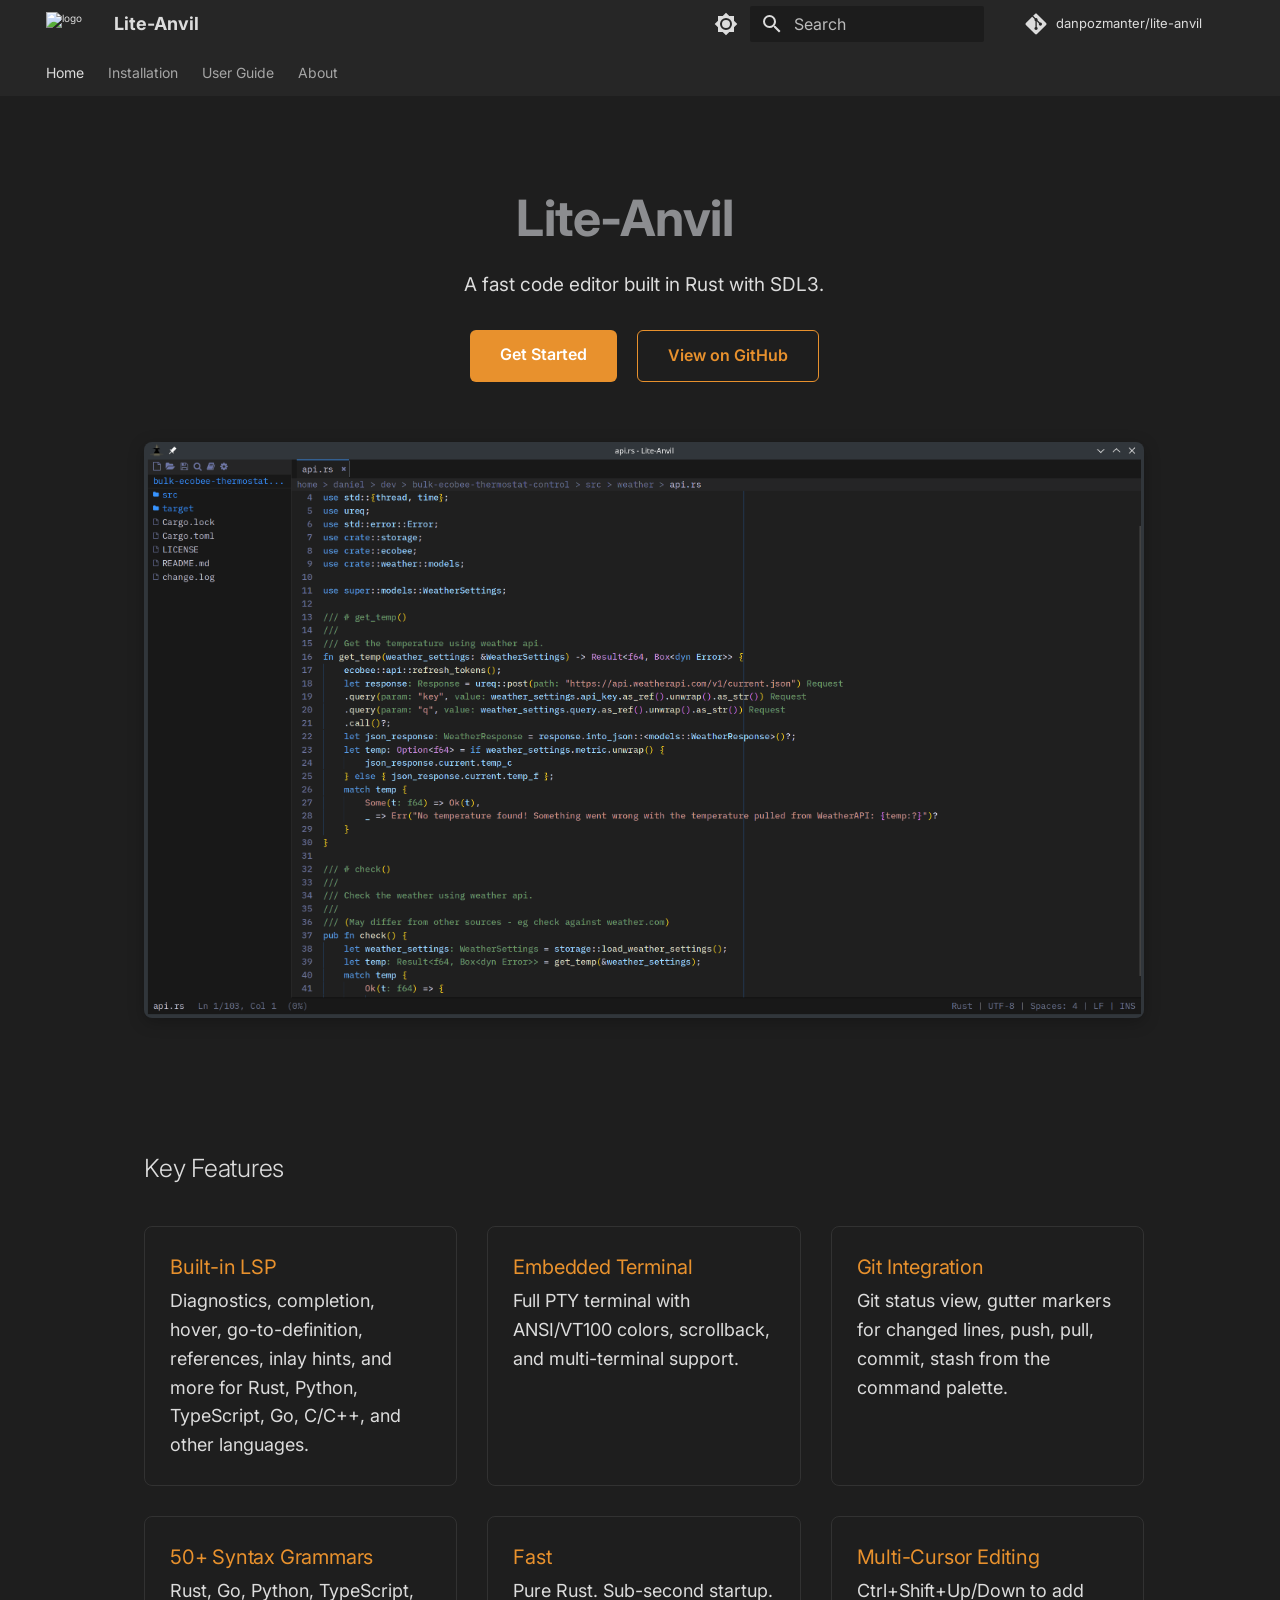
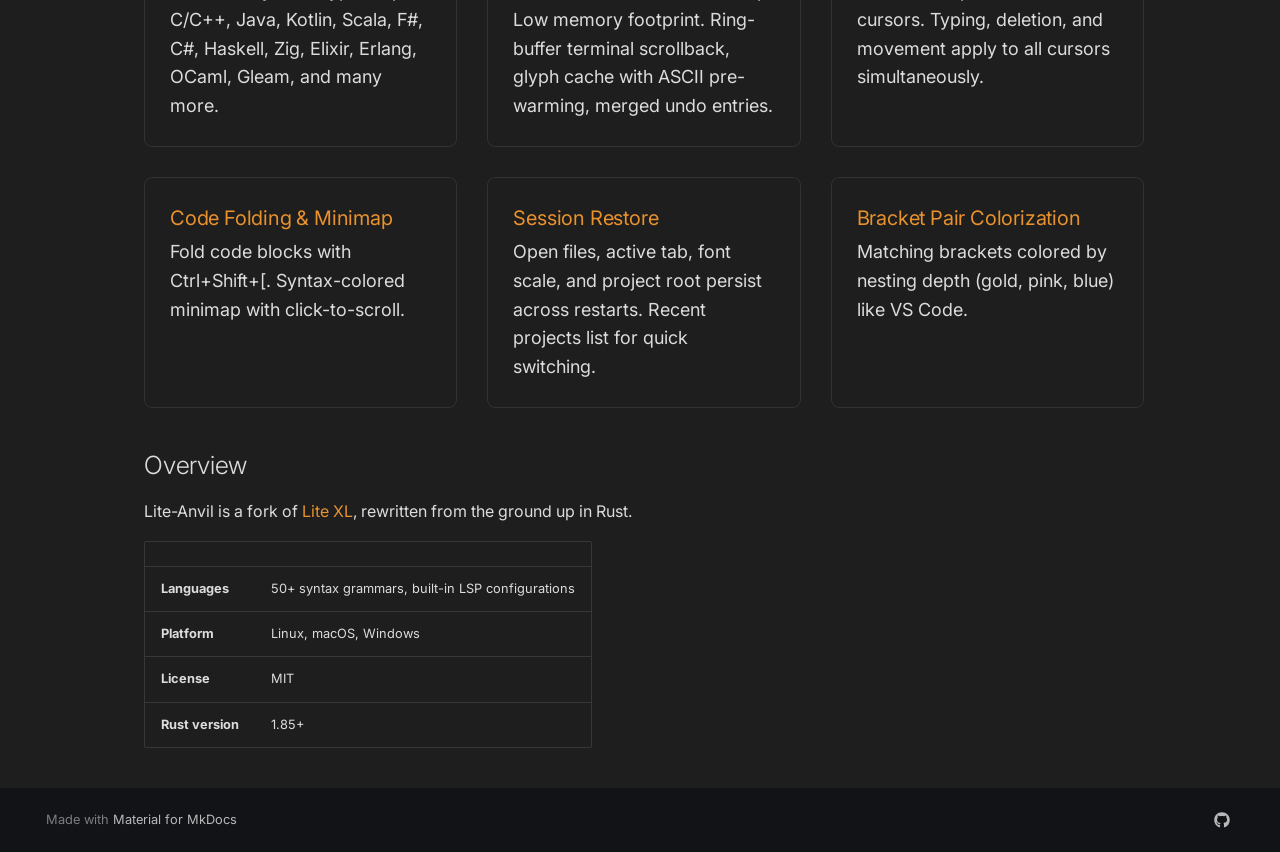
==== commit 855d0833: "2.2.0 - Enhanced Find/Replace, Command Palette fixes, comment fixes" ====
--- a/docs/index.html
+++ b/docs/index.html
@@ -6,7 +6,7 @@
       <meta charset="utf-8">
       <meta name="viewport" content="width=device-width,initial-scale=1">
       
-        <meta name="description" content="A fast, lightweight code editor built in Rust with built-in LSP for 25+ languages, embedded terminal, Git integration, and 50+ syntax grammars.">
+        <meta name="description" content="Fast code editor built in Rust with SDL3. Built-in LSP, embedded terminal, Git integration, and 50+ syntax grammars.">
       
       
         <meta name="author" content="Dan Pozmanter">
@@ -27,7 +27,7 @@
     
     
       
-        <title>Lite-Anvil - Lightweight Code Editor Built in Rust - Lite-Anvil</title>
+        <title>Lite-Anvil - Code Editor Built in Rust - Lite-Anvil</title>
       
     
     
@@ -113,7 +113,7 @@
         <div class="md-header__topic" data-md-component="header-topic">
           <span class="md-ellipsis">
             
-              Lite-Anvil - Lightweight Code Editor Built in Rust
+              Lite-Anvil - Code Editor Built in Rust
             
           </span>
         </div>
@@ -283,25 +283,6 @@
   
   
     <li class="md-tabs__item">
-      <a href="api/" class="md-tabs__link">
-        
-  
-  
-    
-  
-  API Reference
-
-      </a>
-    </li>
-  
-
-      
-        
-  
-  
-  
-  
-    <li class="md-tabs__item">
       <a href="about/" class="md-tabs__link">
         
   
@@ -462,17 +443,6 @@
 </li>
         
           <li class="md-nav__item">
-  <a href="#integrated-test-runner" class="md-nav__link">
-    <span class="md-ellipsis">
-      
-        Integrated Test Runner
-      
-    </span>
-  </a>
-  
-</li>
-        
-          <li class="md-nav__item">
   <a href="#git-integration" class="md-nav__link">
     <span class="md-ellipsis">
       
@@ -495,10 +465,10 @@
 </li>
         
           <li class="md-nav__item">
-  <a href="#fast-lightweight" class="md-nav__link">
-    <span class="md-ellipsis">
-      
-        Fast &amp; Lightweight
+  <a href="#fast" class="md-nav__link">
+    <span class="md-ellipsis">
+      
+        Fast
       
     </span>
   </a>
@@ -517,21 +487,32 @@
 </li>
         
           <li class="md-nav__item">
-  <a href="#project-workspace-memory" class="md-nav__link">
-    <span class="md-ellipsis">
-      
-        Project Workspace Memory
-      
-    </span>
-  </a>
-  
-</li>
-        
-          <li class="md-nav__item">
-  <a href="#bookmarks-indent-guides" class="md-nav__link">
-    <span class="md-ellipsis">
-      
-        Bookmarks &amp; Indent Guides
+  <a href="#code-folding-minimap" class="md-nav__link">
+    <span class="md-ellipsis">
+      
+        Code Folding &amp; Minimap
+      
+    </span>
+  </a>
+  
+</li>
+        
+          <li class="md-nav__item">
+  <a href="#session-restore" class="md-nav__link">
+    <span class="md-ellipsis">
+      
+        Session Restore
+      
+    </span>
+  </a>
+  
+</li>
+        
+          <li class="md-nav__item">
+  <a href="#bracket-pair-colorization" class="md-nav__link">
+    <span class="md-ellipsis">
+      
+        Bracket Pair Colorization
       
     </span>
   </a>
@@ -604,33 +585,6 @@
     
   
     User Guide
-  
-
-    
-  </span>
-  
-  
-
-      </a>
-    </li>
-  
-
-    
-      
-      
-  
-  
-  
-  
-    <li class="md-nav__item">
-      <a href="api/" class="md-nav__link">
-        
-  
-  
-  <span class="md-ellipsis">
-    
-  
-    API Reference
   
 
     
@@ -685,253 +639,11 @@
                 
                   
 
-  <nav class="md-tags" >
-    
-      
-      
-      
-      
-        <span class="md-tag">Bash</span>
-      
-    
-      
-      
-      
-      
-        <span class="md-tag">C</span>
-      
-    
-      
-      
-      
-      
-        <span class="md-tag">C#</span>
-      
-    
-      
-      
-      
-      
-        <span class="md-tag">C++</span>
-      
-    
-      
-      
-      
-      
-        <span class="md-tag">Clojure</span>
-      
-    
-      
-      
-      
-      
-        <span class="md-tag">Crystal</span>
-      
-    
-      
-      
-      
-      
-        <span class="md-tag">Dart</span>
-      
-    
-      
-      
-      
-      
-        <span class="md-tag">Elixir</span>
-      
-    
-      
-      
-      
-      
-        <span class="md-tag">Erlang</span>
-      
-    
-      
-      
-      
-      
-        <span class="md-tag">F#</span>
-      
-    
-      
-      
-      
-      
-        <span class="md-tag">Gleam</span>
-      
-    
-      
-      
-      
-      
-        <span class="md-tag">Go</span>
-      
-    
-      
-      
-      
-      
-        <span class="md-tag">Haskell</span>
-      
-    
-      
-      
-      
-      
-        <span class="md-tag">IDE</span>
-      
-    
-      
-      
-      
-      
-        <span class="md-tag">Java</span>
-      
-    
-      
-      
-      
-      
-        <span class="md-tag">JavaScript</span>
-      
-    
-      
-      
-      
-      
-        <span class="md-tag">Julia</span>
-      
-    
-      
-      
-      
-      
-        <span class="md-tag">Kotlin</span>
-      
-    
-      
-      
-      
-      
-        <span class="md-tag">LSP</span>
-      
-    
-      
-      
-      
-      
-        <span class="md-tag">Lua</span>
-      
-    
-      
-      
-      
-      
-        <span class="md-tag">OCaml</span>
-      
-    
-      
-      
-      
-      
-        <span class="md-tag">PHP</span>
-      
-    
-      
-      
-      
-      
-        <span class="md-tag">Python</span>
-      
-    
-      
-      
-      
-      
-        <span class="md-tag">Ruby</span>
-      
-    
-      
-      
-      
-      
-        <span class="md-tag">Rust</span>
-      
-    
-      
-      
-      
-      
-        <span class="md-tag">Scala</span>
-      
-    
-      
-      
-      
-      
-        <span class="md-tag">Swift</span>
-      
-    
-      
-      
-      
-      
-        <span class="md-tag">TypeScript</span>
-      
-    
-      
-      
-      
-      
-        <span class="md-tag">Zig</span>
-      
-    
-      
-      
-      
-      
-        <span class="md-tag">code editor</span>
-      
-    
-      
-      
-      
-      
-        <span class="md-tag">lightweight editor</span>
-      
-    
-      
-      
-      
-      
-        <span class="md-tag">rust editor</span>
-      
-    
-      
-      
-      
-      
-        <span class="md-tag">syntax highlighting</span>
-      
-    
-      
-      
-      
-      
-        <span class="md-tag">text editor</span>
-      
-    
-  </nav>
-
 
 
 <div class="hero">
 <h1 id="lite-anvil">Lite-Anvil<a class="headerlink" href="#lite-anvil" title="Permanent link">&para;</a></h1>
-<p class="tagline">A lightweight, lightning fast, and powerful code editor built in Rust, with Lua for user plugins.</p>
+<p class="tagline">A fast code editor built in Rust with SDL3.</p>
 <div class="button-row">
   <a href="installation/" class="primary">Get Started</a>
   <a href="https://github.com/danpozmanter/lite-anvil" class="secondary">View on GitHub</a>
@@ -942,43 +654,43 @@
 <div class="feature-grid">
 <div class="feature-card">
 <h3 id="built-in-lsp">Built-in LSP<a class="headerlink" href="#built-in-lsp" title="Permanent link">&para;</a></h3>
-<p>25+ languages with diagnostics, completion, hover, go-to-definition, references, rename, code actions, formatting, inlay hints, semantic highlighting, and call/type hierarchy.</p>
+<p>Diagnostics, completion, hover, go-to-definition, references, inlay hints, and more for Rust, Python, TypeScript, Go, C/C++, and other languages.</p>
 </div>
 <div class="feature-card">
 <h3 id="embedded-terminal">Embedded Terminal<a class="headerlink" href="#embedded-terminal" title="Permanent link">&para;</a></h3>
-<p>Full PTY terminal with ANSI colors, scrollback, color schemes. Open bottom, left, right, or as a tab.</p>
-</div>
-<div class="feature-card">
-<h3 id="integrated-test-runner">Integrated Test Runner<a class="headerlink" href="#integrated-test-runner" title="Permanent link">&para;</a></h3>
-<p>Auto-detects Cargo, npm/vitest/jest, pytest, Go, dotnet, Gradle, Maven, sbt, PHPUnit, Make. Run all tests or the current file.</p>
+<p>Full PTY terminal with ANSI/VT100 colors, scrollback, and multi-terminal support.</p>
 </div>
 <div class="feature-card">
 <h3 id="git-integration">Git Integration<a class="headerlink" href="#git-integration" title="Permanent link">&para;</a></h3>
-<p>Branch/status in status bar, tree highlighting, diff views, stage/unstage, commit, push, pull, stash.</p>
+<p>Git status view, gutter markers for changed lines, push, pull, commit, stash from the command palette.</p>
 </div>
 <div class="feature-card">
 <h3 id="50-syntax-grammars">50+ Syntax Grammars<a class="headerlink" href="#50-syntax-grammars" title="Permanent link">&para;</a></h3>
-<p>Rust, Go, Python, TypeScript, C/C++, Java, Kotlin, Scala, F#, C#, Haskell, Zig, Elixir, Erlang, OCaml, Gleam, Dart, Swift, Ruby, and many more.</p>
-</div>
-<div class="feature-card">
-<h3 id="fast-lightweight">Fast &amp; Lightweight<a class="headerlink" href="#fast-lightweight" title="Permanent link">&para;</a></h3>
-<p>Native Rust core. Sub-second startup. Low memory footprint. All core modules, views, commands, and bundled plugins are pure Rust via mlua.</p>
+<p>Rust, Go, Python, TypeScript, C/C++, Java, Kotlin, Scala, F#, C#, Haskell, Zig, Elixir, Erlang, OCaml, Gleam, and many more.</p>
+</div>
+<div class="feature-card">
+<h3 id="fast">Fast<a class="headerlink" href="#fast" title="Permanent link">&para;</a></h3>
+<p>Pure Rust. Sub-second startup. Low memory footprint. Ring-buffer terminal scrollback, glyph cache with ASCII pre-warming, merged undo entries.</p>
 </div>
 <div class="feature-card">
 <h3 id="multi-cursor-editing">Multi-Cursor Editing<a class="headerlink" href="#multi-cursor-editing" title="Permanent link">&para;</a></h3>
-<p>Ctrl+D to add next occurrence, Ctrl+Shift+L for all occurrences, Ctrl+Alt+L to turn find matches into cursors.</p>
-</div>
-<div class="feature-card">
-<h3 id="project-workspace-memory">Project Workspace Memory<a class="headerlink" href="#project-workspace-memory" title="Permanent link">&para;</a></h3>
-<p>Open files, tabs, splits, and scroll positions restore when switching between projects.</p>
-</div>
-<div class="feature-card">
-<h3 id="bookmarks-indent-guides">Bookmarks &amp; Indent Guides<a class="headerlink" href="#bookmarks-indent-guides" title="Permanent link">&para;</a></h3>
-<p>Toggle line bookmarks (Ctrl+F2), navigate with F2. Vertical indent guides at each level. Line sorting, unique, reverse.</p>
+<p>Ctrl+Shift+Up/Down to add cursors. Typing, deletion, and movement apply to all cursors simultaneously.</p>
+</div>
+<div class="feature-card">
+<h3 id="code-folding-minimap">Code Folding &amp; Minimap<a class="headerlink" href="#code-folding-minimap" title="Permanent link">&para;</a></h3>
+<p>Fold code blocks with Ctrl+Shift+[. Syntax-colored minimap with click-to-scroll.</p>
+</div>
+<div class="feature-card">
+<h3 id="session-restore">Session Restore<a class="headerlink" href="#session-restore" title="Permanent link">&para;</a></h3>
+<p>Open files, active tab, font scale, and project root persist across restarts. Recent projects list for quick switching.</p>
+</div>
+<div class="feature-card">
+<h3 id="bracket-pair-colorization">Bracket Pair Colorization<a class="headerlink" href="#bracket-pair-colorization" title="Permanent link">&para;</a></h3>
+<p>Matching brackets colored by nesting depth (gold, pink, blue) like VS Code.</p>
 </div>
 </div>
 <h2 id="overview">Overview<a class="headerlink" href="#overview" title="Permanent link">&para;</a></h2>
-<p>Lite-Anvil is a fork of <a href="https://github.com/lite-xl/lite-xl">Lite XL</a>, rewritten from the ground up in Rust. The core, all views, commands, and bundled plugins are native Rust. User plugins and configuration remain Lua for easy extensibility.</p>
+<p>Lite-Anvil is a fork of <a href="https://github.com/lite-xl/lite-xl">Lite XL</a>, rewritten from the ground up in Rust.</p>
 <table>
 <thead>
 <tr>
@@ -989,7 +701,7 @@
 <tbody>
 <tr>
 <td><strong>Languages</strong></td>
-<td>50+ syntax grammars, 25+ built-in LSP configurations</td>
+<td>50+ syntax grammars, built-in LSP configurations</td>
 </tr>
 <tr>
 <td><strong>Platform</strong></td>
--- a/docs/stylesheets/extra.css
+++ b/docs/stylesheets/extra.css
@@ -106,6 +106,11 @@
   color: var(--md-accent-fg-color);
 }
 
+/* Hide tags -- SEO only */
+.md-tags {
+  display: none;
+}
+
 /* Hide sidebars on desktop only -- mobile needs them for the hamburger menu */
 @media screen and (min-width: 76.25em) {
   .md-sidebar {
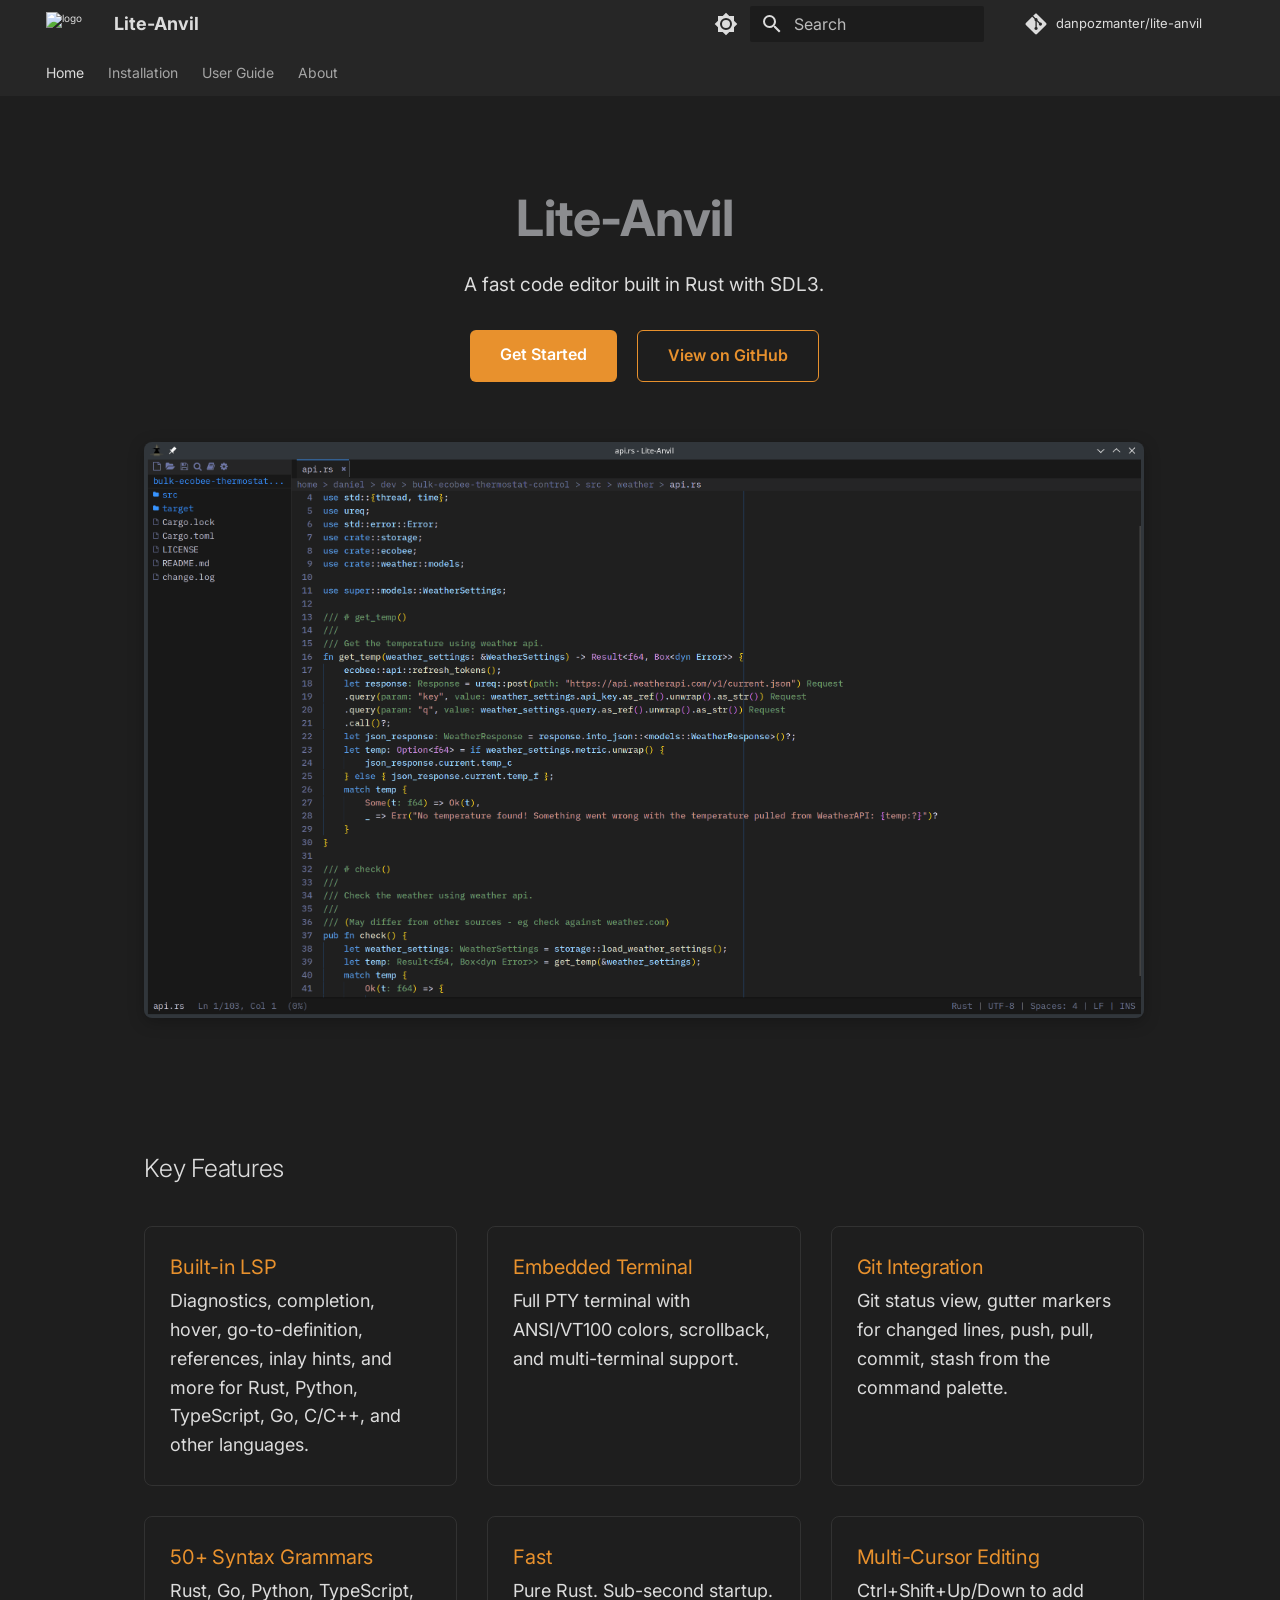
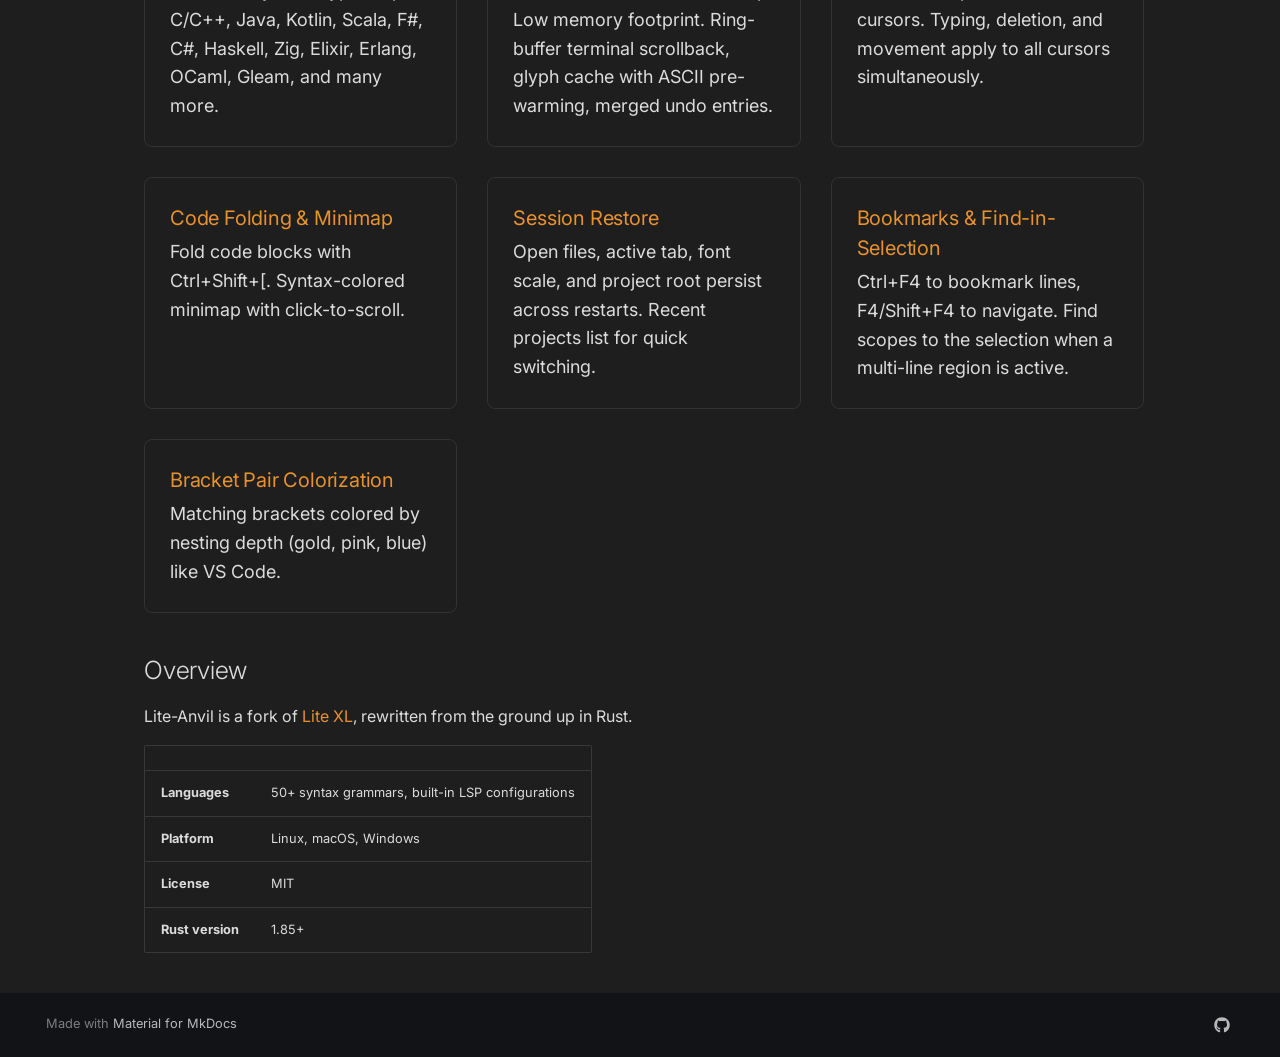
==== commit eb01a4dc: "2.3.0 - Bookmarks, find-in-selection, graceful font fallback" ====
--- a/docs/index.html
+++ b/docs/index.html
@@ -509,6 +509,17 @@
 </li>
         
           <li class="md-nav__item">
+  <a href="#bookmarks-find-in-selection" class="md-nav__link">
+    <span class="md-ellipsis">
+      
+        Bookmarks &amp; Find-in-Selection
+      
+    </span>
+  </a>
+  
+</li>
+        
+          <li class="md-nav__item">
   <a href="#bracket-pair-colorization" class="md-nav__link">
     <span class="md-ellipsis">
       
@@ -683,6 +694,10 @@
 <div class="feature-card">
 <h3 id="session-restore">Session Restore<a class="headerlink" href="#session-restore" title="Permanent link">&para;</a></h3>
 <p>Open files, active tab, font scale, and project root persist across restarts. Recent projects list for quick switching.</p>
+</div>
+<div class="feature-card">
+<h3 id="bookmarks-find-in-selection">Bookmarks &amp; Find-in-Selection<a class="headerlink" href="#bookmarks-find-in-selection" title="Permanent link">&para;</a></h3>
+<p>Ctrl+F4 to bookmark lines, F4/Shift+F4 to navigate. Find scopes to the selection when a multi-line region is active.</p>
 </div>
 <div class="feature-card">
 <h3 id="bracket-pair-colorization">Bracket Pair Colorization<a class="headerlink" href="#bracket-pair-colorization" title="Permanent link">&para;</a></h3>
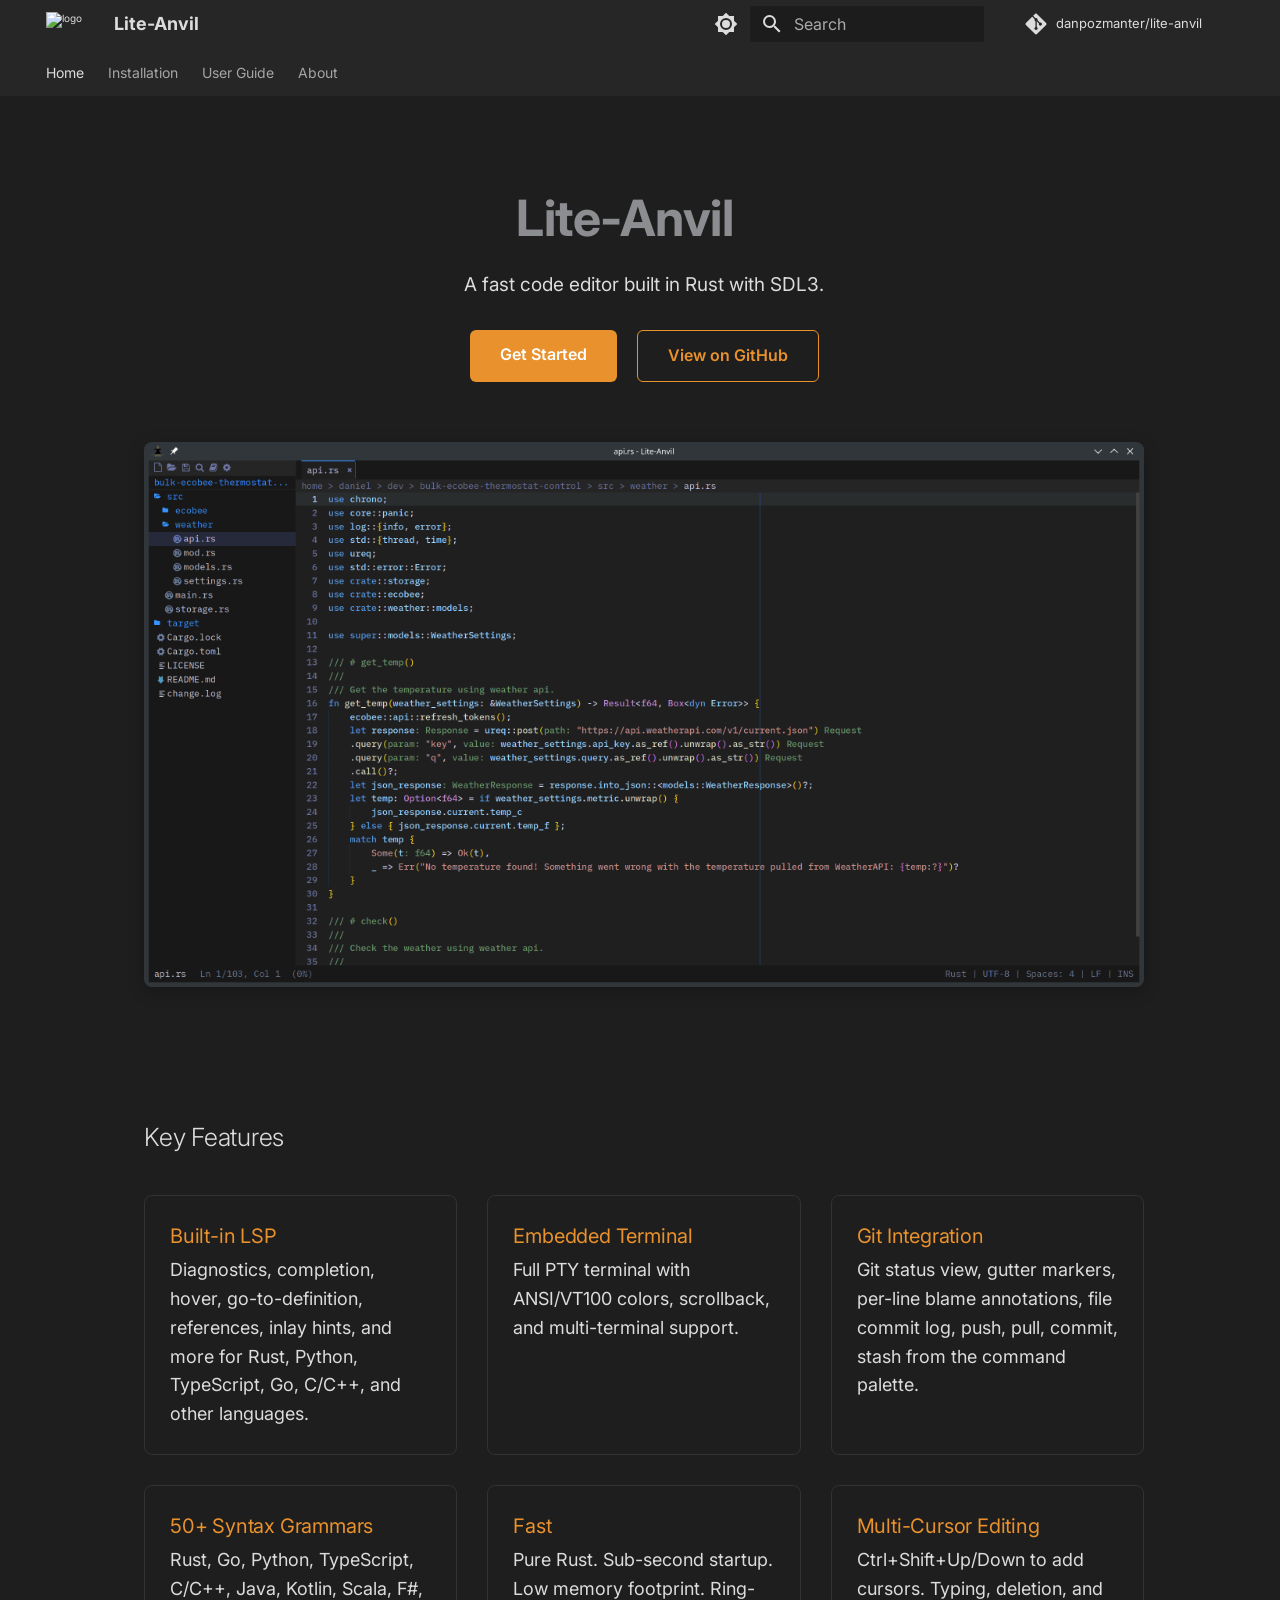
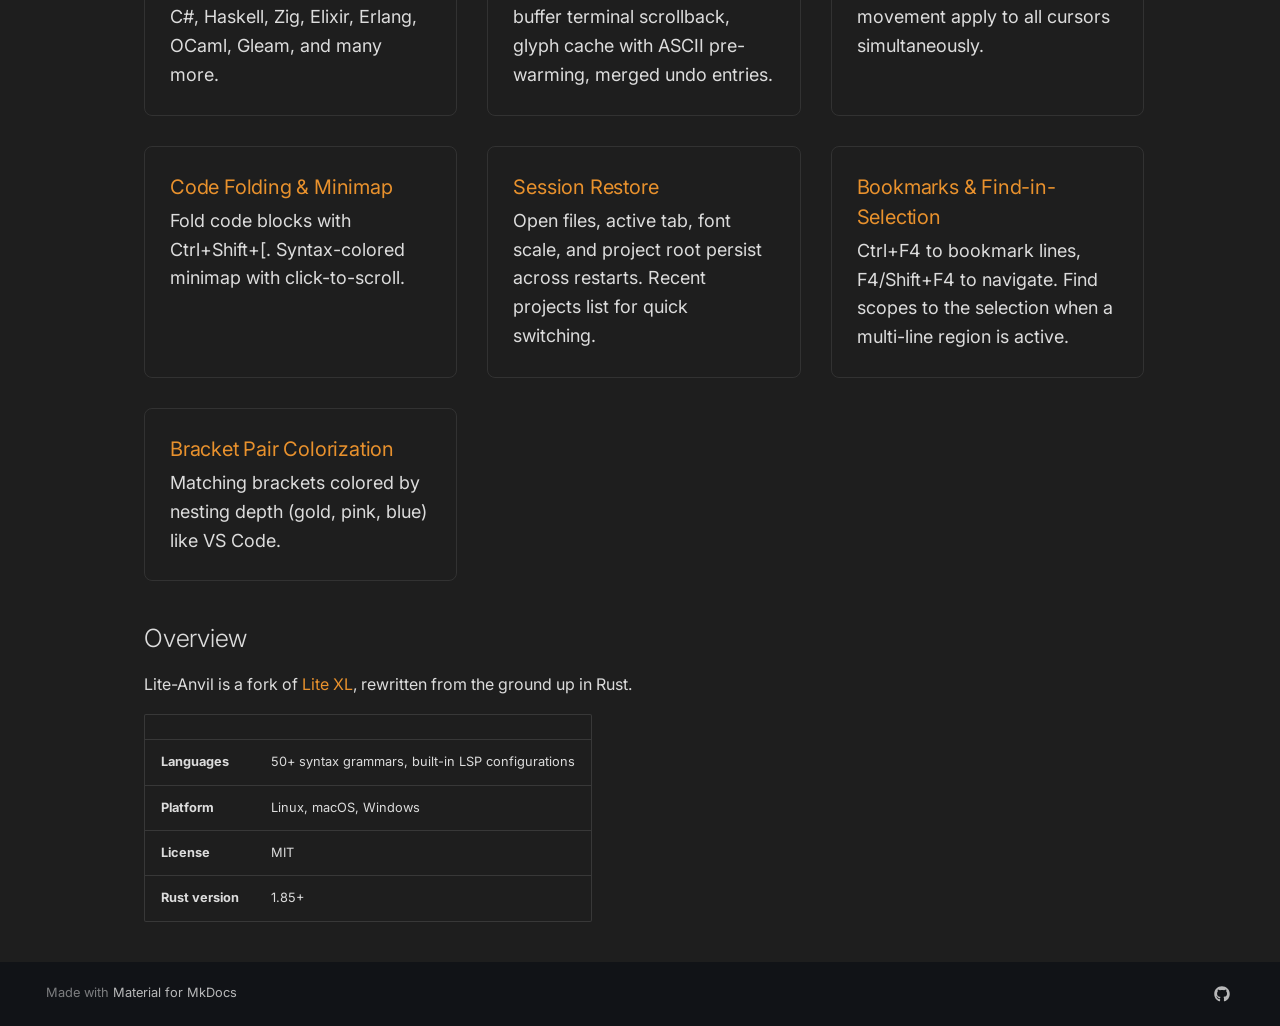
==== commit 4c0cecf0: "2.4.0 - File type icons, hidden file toggle, check for updates, other ergonomic improvements" ====
--- a/docs/index.html
+++ b/docs/index.html
@@ -673,7 +673,7 @@
 </div>
 <div class="feature-card">
 <h3 id="git-integration">Git Integration<a class="headerlink" href="#git-integration" title="Permanent link">&para;</a></h3>
-<p>Git status view, gutter markers for changed lines, push, pull, commit, stash from the command palette.</p>
+<p>Git status view, gutter markers, per-line blame annotations, file commit log, push, pull, commit, stash from the command palette.</p>
 </div>
 <div class="feature-card">
 <h3 id="50-syntax-grammars">50+ Syntax Grammars<a class="headerlink" href="#50-syntax-grammars" title="Permanent link">&para;</a></h3>
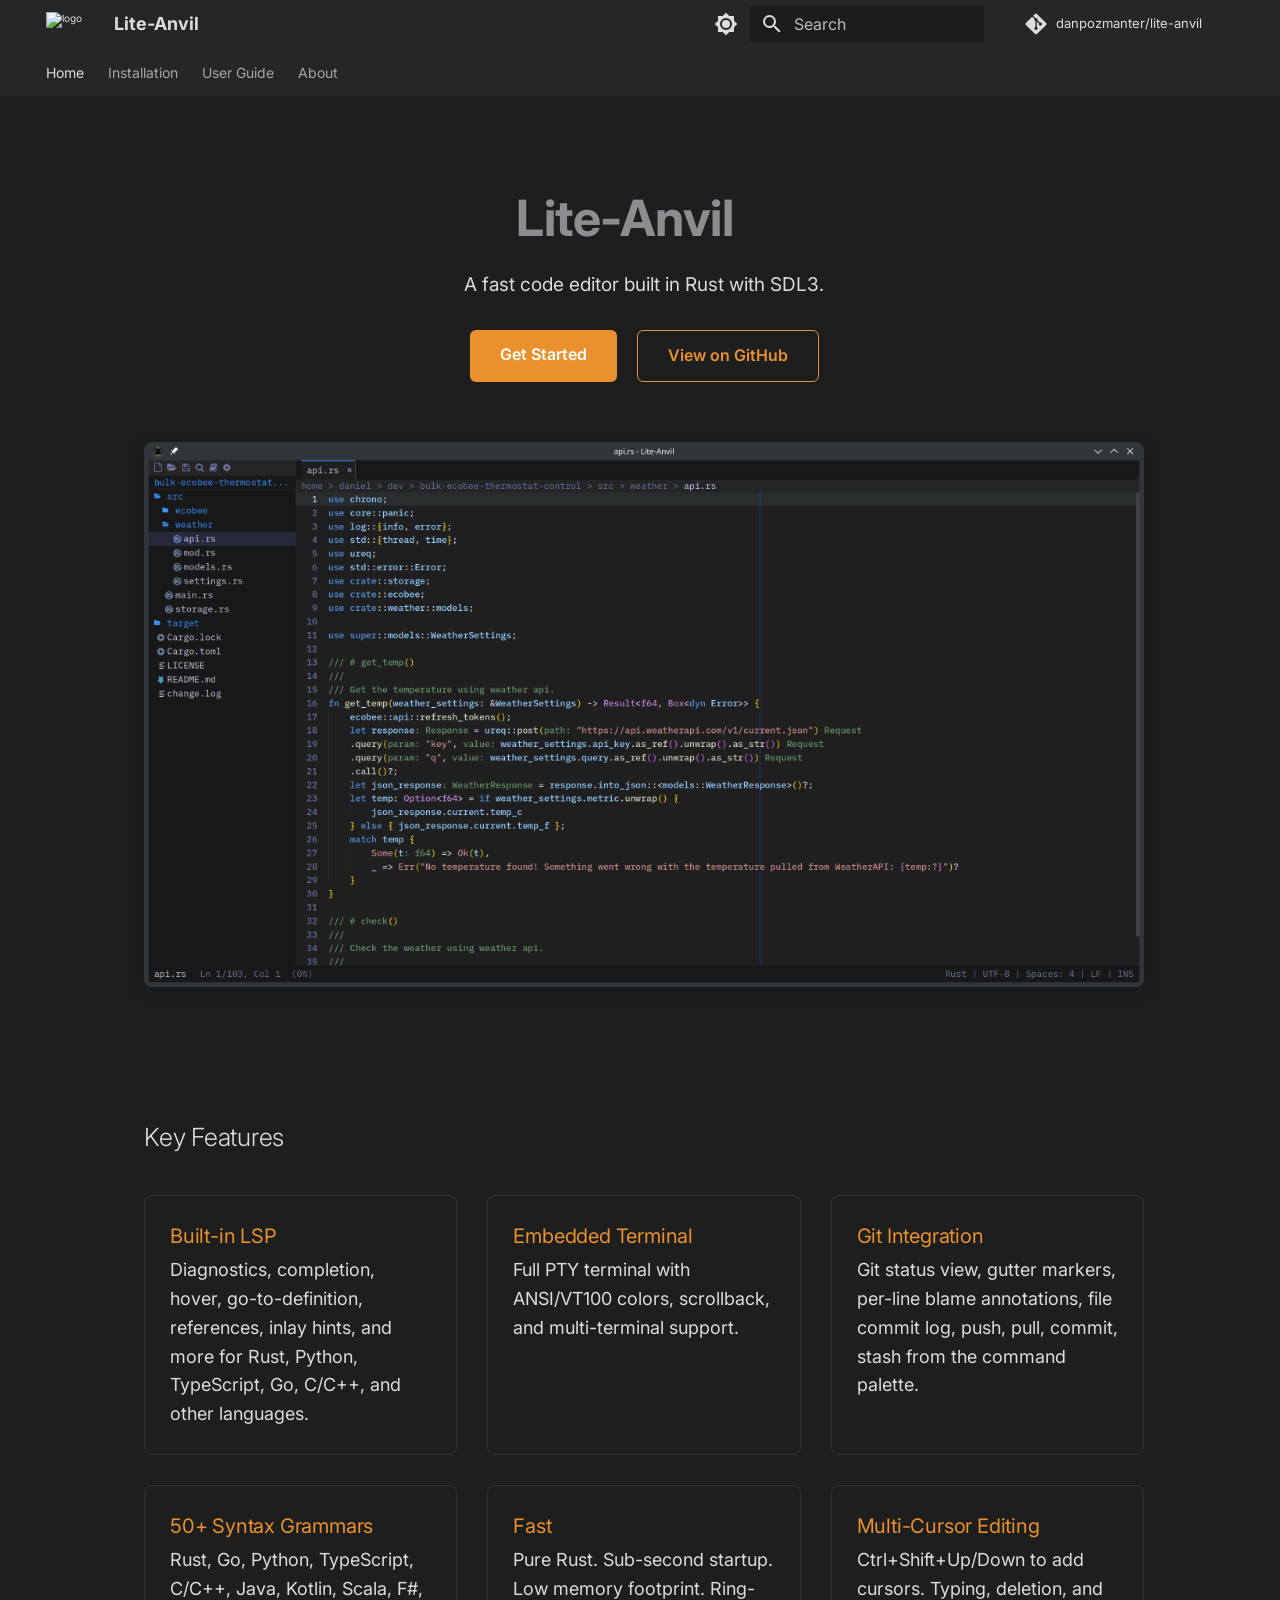
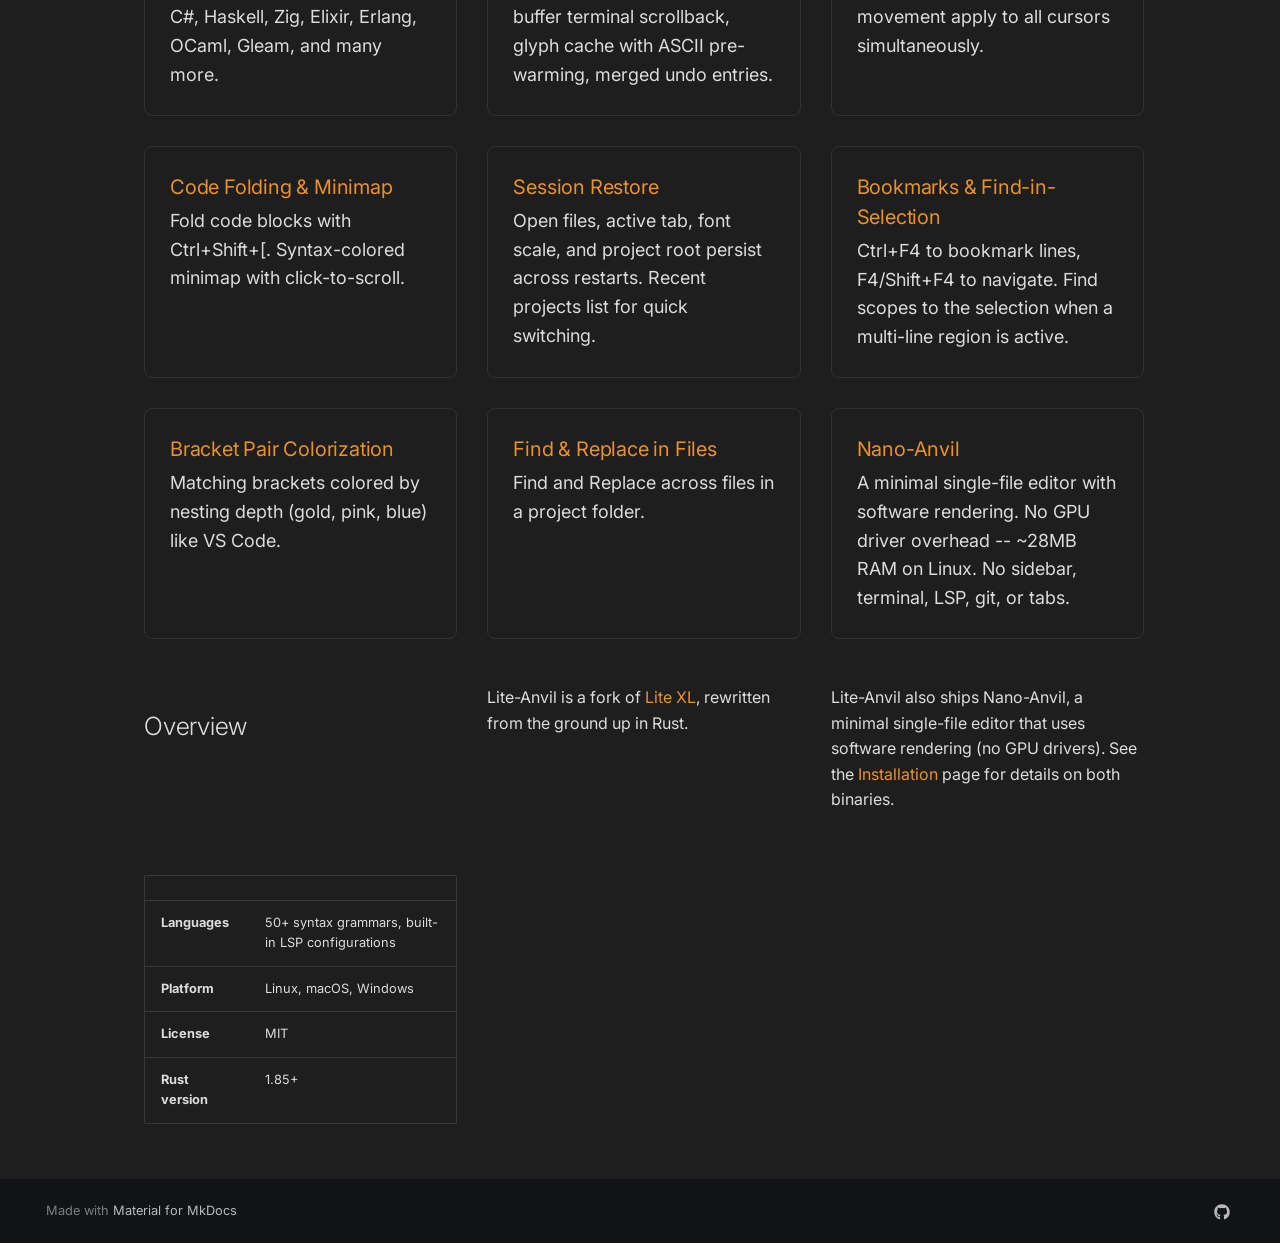
==== commit b1892682: "Web update" ====
--- a/docs/index.html
+++ b/docs/index.html
@@ -530,6 +530,28 @@
   
 </li>
         
+          <li class="md-nav__item">
+  <a href="#find-replace-in-files" class="md-nav__link">
+    <span class="md-ellipsis">
+      
+        Find &amp; Replace in Files
+      
+    </span>
+  </a>
+  
+</li>
+        
+          <li class="md-nav__item">
+  <a href="#nano-anvil" class="md-nav__link">
+    <span class="md-ellipsis">
+      
+        Nano-Anvil
+      
+    </span>
+  </a>
+  
+</li>
+        
       </ul>
     </nav>
   
@@ -703,9 +725,17 @@
 <h3 id="bracket-pair-colorization">Bracket Pair Colorization<a class="headerlink" href="#bracket-pair-colorization" title="Permanent link">&para;</a></h3>
 <p>Matching brackets colored by nesting depth (gold, pink, blue) like VS Code.</p>
 </div>
+<div class="feature-card">
+<h3 id="find-replace-in-files">Find &amp; Replace in Files<a class="headerlink" href="#find-replace-in-files" title="Permanent link">&para;</a></h3>
+<p>Find and Replace across files in a project folder.</p>
+</div>
+<div class="feature-card">
+<h3 id="nano-anvil">Nano-Anvil<a class="headerlink" href="#nano-anvil" title="Permanent link">&para;</a></h3>
+<p>A minimal single-file editor with software rendering. No GPU driver overhead -- ~28MB RAM on Linux. No sidebar, terminal, LSP, git, or tabs.</p>
 </div>
 <h2 id="overview">Overview<a class="headerlink" href="#overview" title="Permanent link">&para;</a></h2>
 <p>Lite-Anvil is a fork of <a href="https://github.com/lite-xl/lite-xl">Lite XL</a>, rewritten from the ground up in Rust.</p>
+<p>Lite-Anvil also ships Nano-Anvil, a minimal single-file editor that uses software rendering (no GPU drivers). See the <a href="installation/">Installation</a> page for details on both binaries.</p>
 <table>
 <thead>
 <tr>
@@ -732,6 +762,7 @@
 </tr>
 </tbody>
 </table>
+</div>
 
 
 
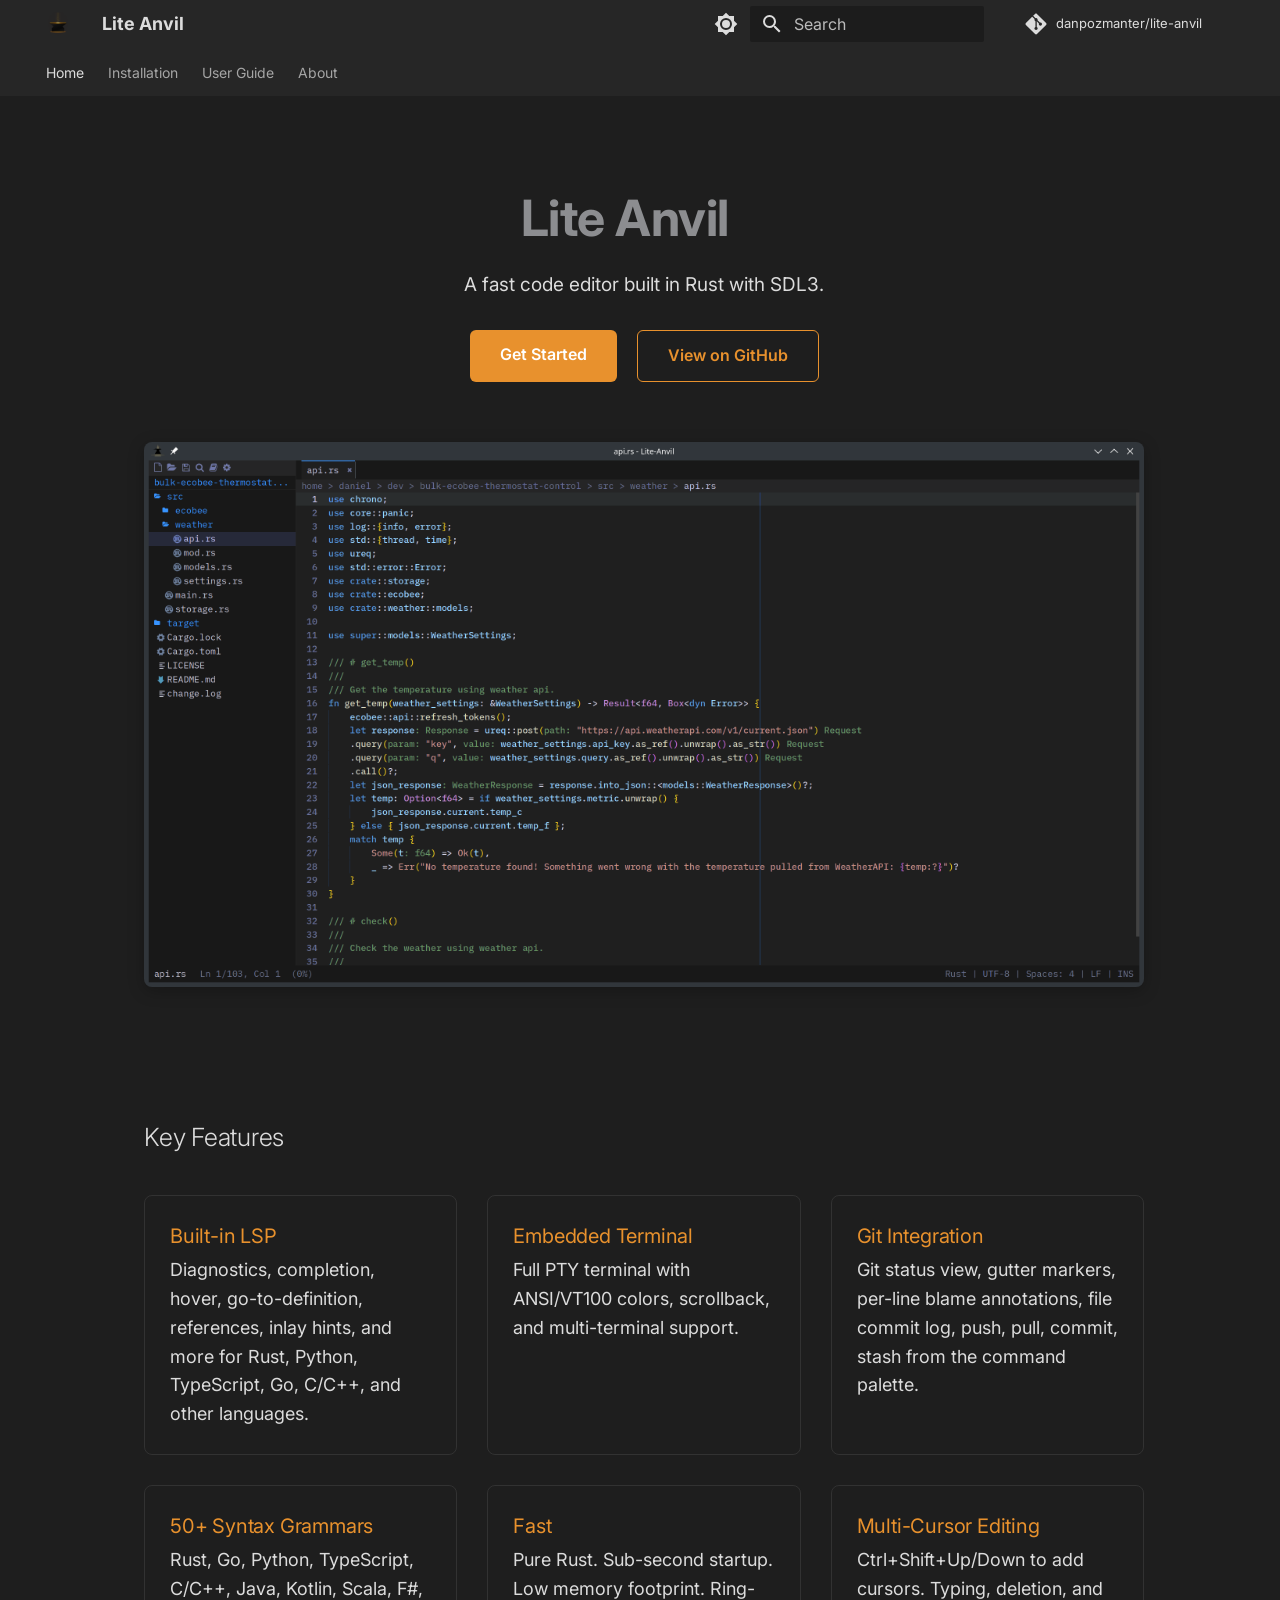
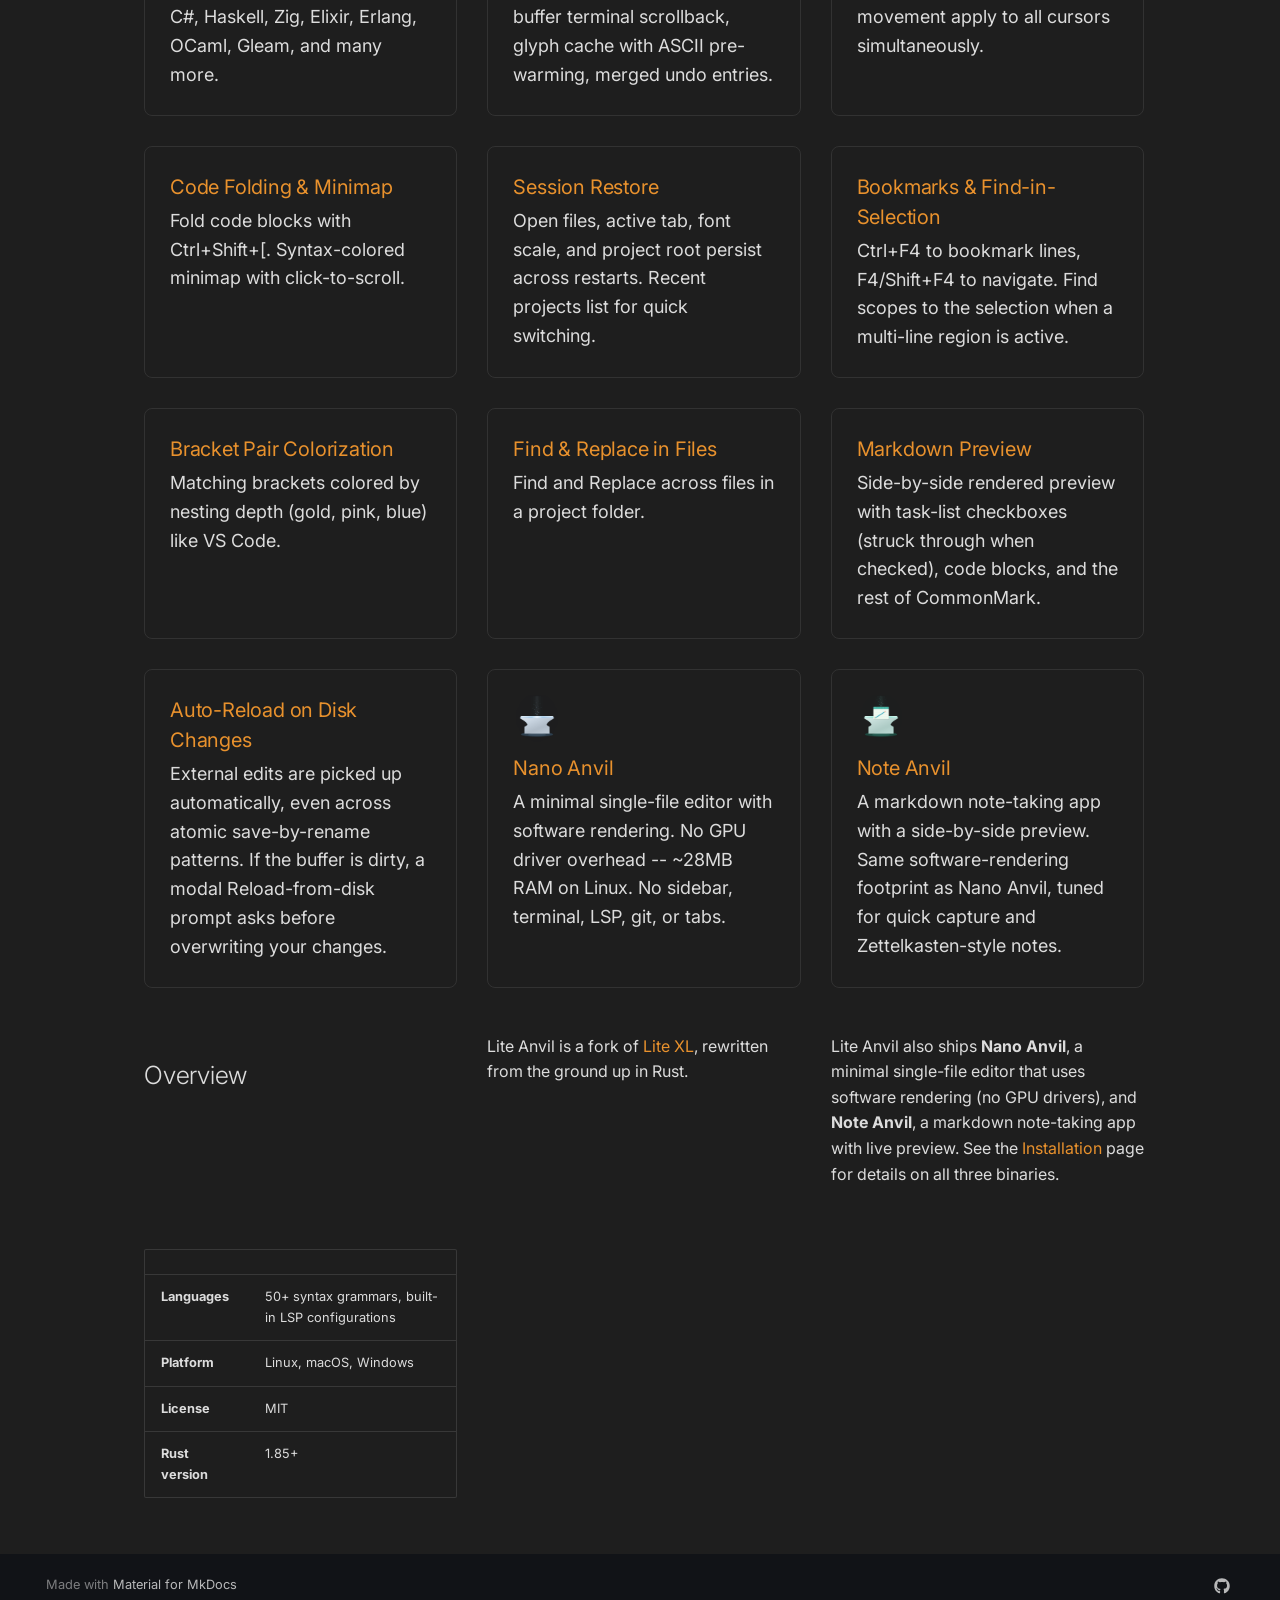
==== commit ddd34c1a: "github pages revamp" ====
--- a/docs/index.html
+++ b/docs/index.html
@@ -27,7 +27,7 @@
     
     
       
-        <title>Lite-Anvil - Code Editor Built in Rust - Lite-Anvil</title>
+        <title>Lite Anvil - Code Editor Built in Rust - Lite Anvil</title>
       
     
     
@@ -61,6 +61,10 @@
 
     
     
+  <meta http-equiv="Cache-Control" content="no-cache, no-store, must-revalidate">
+  <meta http-equiv="Pragma" content="no-cache">
+  <meta http-equiv="Expires" content="0">
+
   </head>
   
   
@@ -94,7 +98,7 @@
 
 <header class="md-header" data-md-component="header">
   <nav class="md-header__inner md-grid" aria-label="Header">
-    <a href="." title="Lite-Anvil" class="md-header__button md-logo" aria-label="Lite-Anvil" data-md-component="logo">
+    <a href="." title="Lite Anvil" class="md-header__button md-logo" aria-label="Lite Anvil" data-md-component="logo">
       
   <img src="assets/logo.png" alt="logo">
 
@@ -107,13 +111,13 @@
       <div class="md-header__ellipsis">
         <div class="md-header__topic">
           <span class="md-ellipsis">
-            Lite-Anvil
+            Lite Anvil
           </span>
         </div>
         <div class="md-header__topic" data-md-component="header-topic">
           <span class="md-ellipsis">
             
-              Lite-Anvil - Code Editor Built in Rust
+              Lite Anvil - Code Editor Built in Rust
             
           </span>
         </div>
@@ -320,12 +324,12 @@
 
 <nav class="md-nav md-nav--primary md-nav--lifted md-nav--integrated" aria-label="Navigation" data-md-level="0">
   <label class="md-nav__title" for="__drawer">
-    <a href="." title="Lite-Anvil" class="md-nav__button md-logo" aria-label="Lite-Anvil" data-md-component="logo">
+    <a href="." title="Lite Anvil" class="md-nav__button md-logo" aria-label="Lite Anvil" data-md-component="logo">
       
   <img src="assets/logo.png" alt="logo">
 
     </a>
-    Lite-Anvil
+    Lite Anvil
   </label>
   
     <div class="md-nav__source">
@@ -542,10 +546,43 @@
 </li>
         
           <li class="md-nav__item">
+  <a href="#markdown-preview" class="md-nav__link">
+    <span class="md-ellipsis">
+      
+        Markdown Preview
+      
+    </span>
+  </a>
+  
+</li>
+        
+          <li class="md-nav__item">
+  <a href="#auto-reload-on-disk-changes" class="md-nav__link">
+    <span class="md-ellipsis">
+      
+        Auto-Reload on Disk Changes
+      
+    </span>
+  </a>
+  
+</li>
+        
+          <li class="md-nav__item">
   <a href="#nano-anvil" class="md-nav__link">
     <span class="md-ellipsis">
       
-        Nano-Anvil
+        Nano Anvil
+      
+    </span>
+  </a>
+  
+</li>
+        
+          <li class="md-nav__item">
+  <a href="#note-anvil" class="md-nav__link">
+    <span class="md-ellipsis">
+      
+        Note Anvil
       
     </span>
   </a>
@@ -675,13 +712,13 @@
 
 
 <div class="hero">
-<h1 id="lite-anvil">Lite-Anvil<a class="headerlink" href="#lite-anvil" title="Permanent link">&para;</a></h1>
+<h1 id="lite-anvil">Lite Anvil<a class="headerlink" href="#lite-anvil" title="Permanent link">&para;</a></h1>
 <p class="tagline">A fast code editor built in Rust with SDL3.</p>
 <div class="button-row">
   <a href="installation/" class="primary">Get Started</a>
   <a href="https://github.com/danpozmanter/lite-anvil" class="secondary">View on GitHub</a>
 </div>
-<p><img src="assets/screenshot.png" alt="Lite-Anvil screenshot" class="screenshot"></p>
+<p><img src="assets/screenshot.png" alt="Lite Anvil screenshot" class="screenshot"></p>
 </div>
 <h2 id="key-features">Key Features<a class="headerlink" href="#key-features" title="Permanent link">&para;</a></h2>
 <div class="feature-grid">
@@ -730,12 +767,26 @@
 <p>Find and Replace across files in a project folder.</p>
 </div>
 <div class="feature-card">
-<h3 id="nano-anvil">Nano-Anvil<a class="headerlink" href="#nano-anvil" title="Permanent link">&para;</a></h3>
+<h3 id="markdown-preview">Markdown Preview<a class="headerlink" href="#markdown-preview" title="Permanent link">&para;</a></h3>
+<p>Side-by-side rendered preview with task-list checkboxes (struck through when checked), code blocks, and the rest of CommonMark.</p>
+</div>
+<div class="feature-card">
+<h3 id="auto-reload-on-disk-changes">Auto-Reload on Disk Changes<a class="headerlink" href="#auto-reload-on-disk-changes" title="Permanent link">&para;</a></h3>
+<p>External edits are picked up automatically, even across atomic save-by-rename patterns. If the buffer is dirty, a modal Reload-from-disk prompt asks before overwriting your changes.</p>
+</div>
+<div class="feature-card">
+<p><img src="assets/nano-anvil.png" alt="Nano Anvil icon" class="feature-icon"></p>
+<h3 id="nano-anvil">Nano Anvil<a class="headerlink" href="#nano-anvil" title="Permanent link">&para;</a></h3>
 <p>A minimal single-file editor with software rendering. No GPU driver overhead -- ~28MB RAM on Linux. No sidebar, terminal, LSP, git, or tabs.</p>
 </div>
+<div class="feature-card">
+<p><img src="assets/note-anvil.png" alt="Note Anvil icon" class="feature-icon"></p>
+<h3 id="note-anvil">Note Anvil<a class="headerlink" href="#note-anvil" title="Permanent link">&para;</a></h3>
+<p>A markdown note-taking app with a side-by-side preview. Same software-rendering footprint as Nano Anvil, tuned for quick capture and Zettelkasten-style notes.</p>
+</div>
 <h2 id="overview">Overview<a class="headerlink" href="#overview" title="Permanent link">&para;</a></h2>
-<p>Lite-Anvil is a fork of <a href="https://github.com/lite-xl/lite-xl">Lite XL</a>, rewritten from the ground up in Rust.</p>
-<p>Lite-Anvil also ships Nano-Anvil, a minimal single-file editor that uses software rendering (no GPU drivers). See the <a href="installation/">Installation</a> page for details on both binaries.</p>
+<p>Lite Anvil is a fork of <a href="https://github.com/lite-xl/lite-xl">Lite XL</a>, rewritten from the ground up in Rust.</p>
+<p>Lite Anvil also ships <strong>Nano Anvil</strong>, a minimal single-file editor that uses software rendering (no GPU drivers), and <strong>Note Anvil</strong>, a markdown note-taking app with live preview. See the <a href="installation/">Installation</a> page for details on all three binaries.</p>
 <table>
 <thead>
 <tr>
--- a/docs/stylesheets/extra.css
+++ b/docs/stylesheets/extra.css
@@ -1,4 +1,4 @@
-/* Lite-Anvil: clean dark/light with orange accent.
+/* Lite Anvil: clean dark/light with orange accent.
    All text same intensity. No opacity tricks. */
 
 :root {
@@ -69,6 +69,13 @@
   font-size: 1rem;
 }
 
+.feature-card .feature-icon {
+  display: block;
+  width: 48px;
+  height: 48px;
+  margin-bottom: 0.5rem;
+}
+
 .feature-card p {
   margin: 0;
   font-size: 0.9rem;
@@ -106,11 +113,6 @@
   color: var(--md-accent-fg-color);
 }
 
-/* Hide tags -- SEO only */
-.md-tags {
-  display: none;
-}
-
 /* Hide sidebars on desktop only -- mobile needs them for the hamburger menu */
 @media screen and (min-width: 76.25em) {
   .md-sidebar {
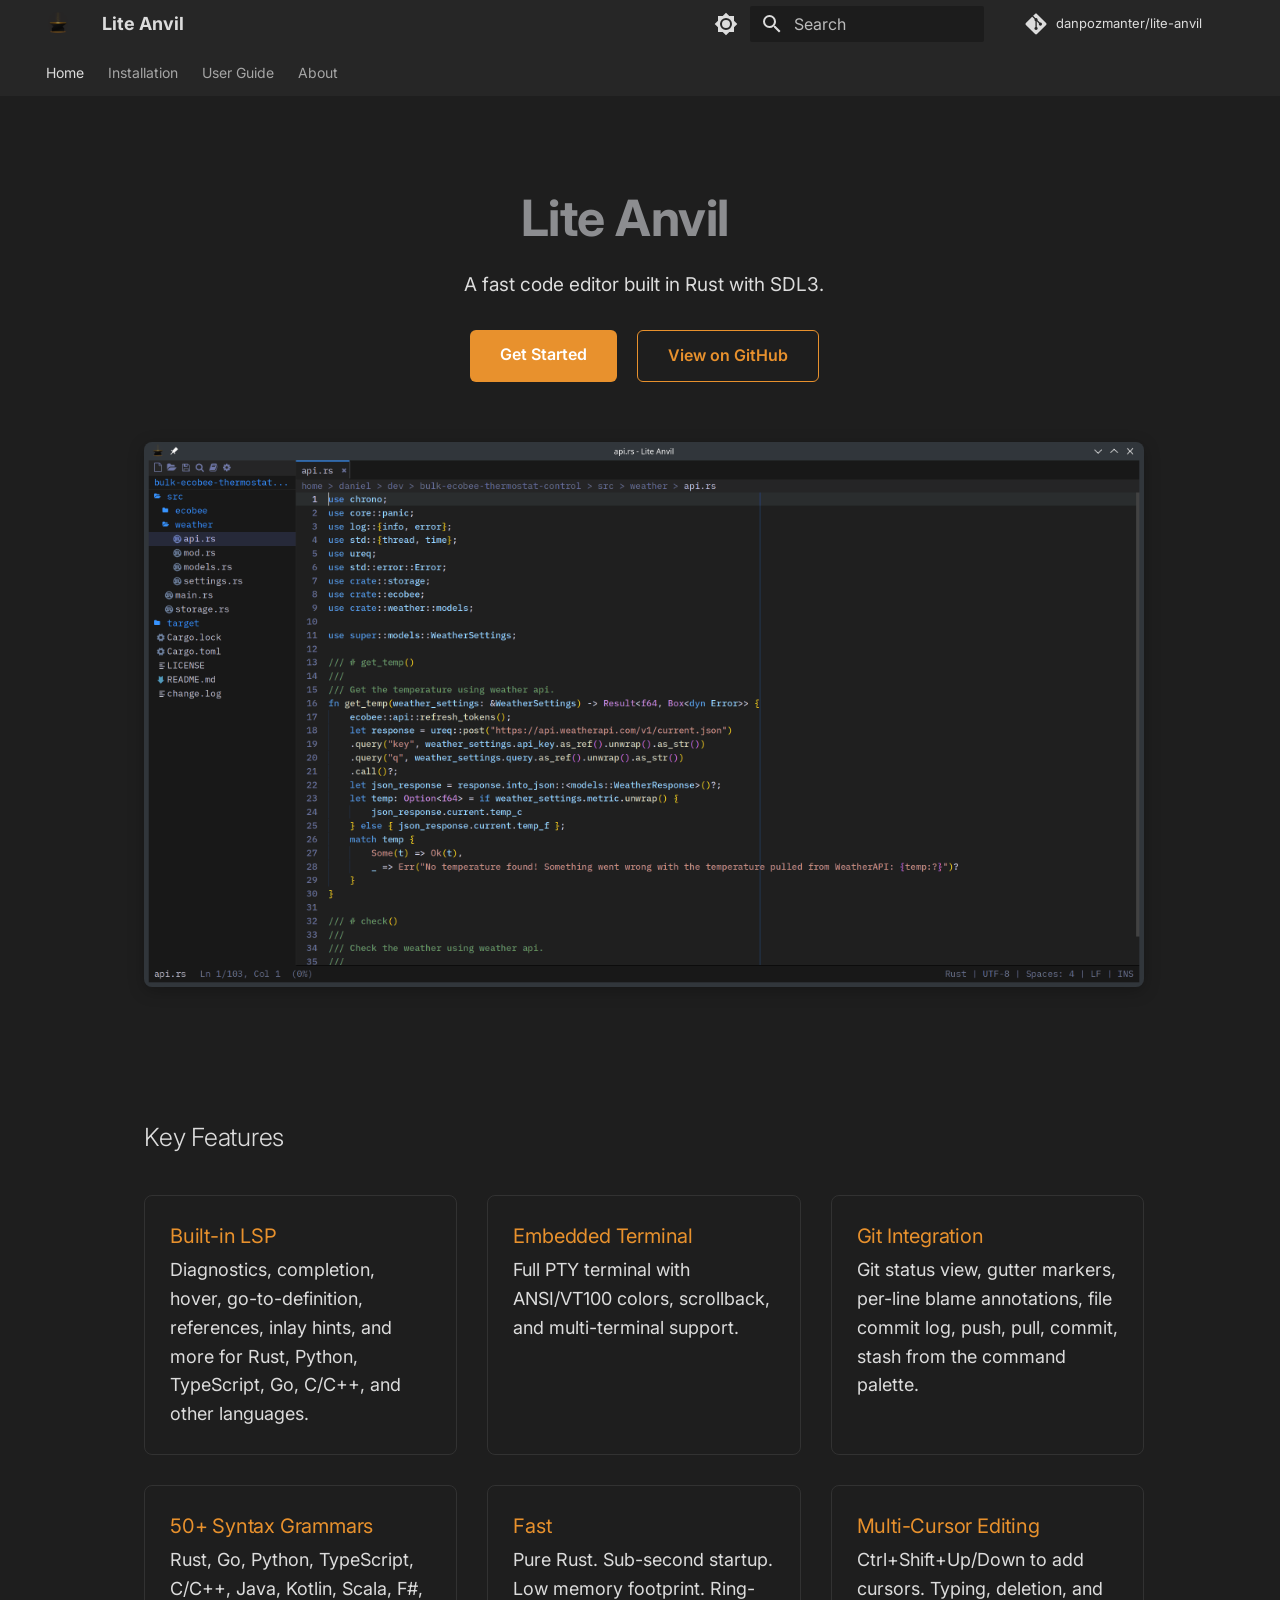
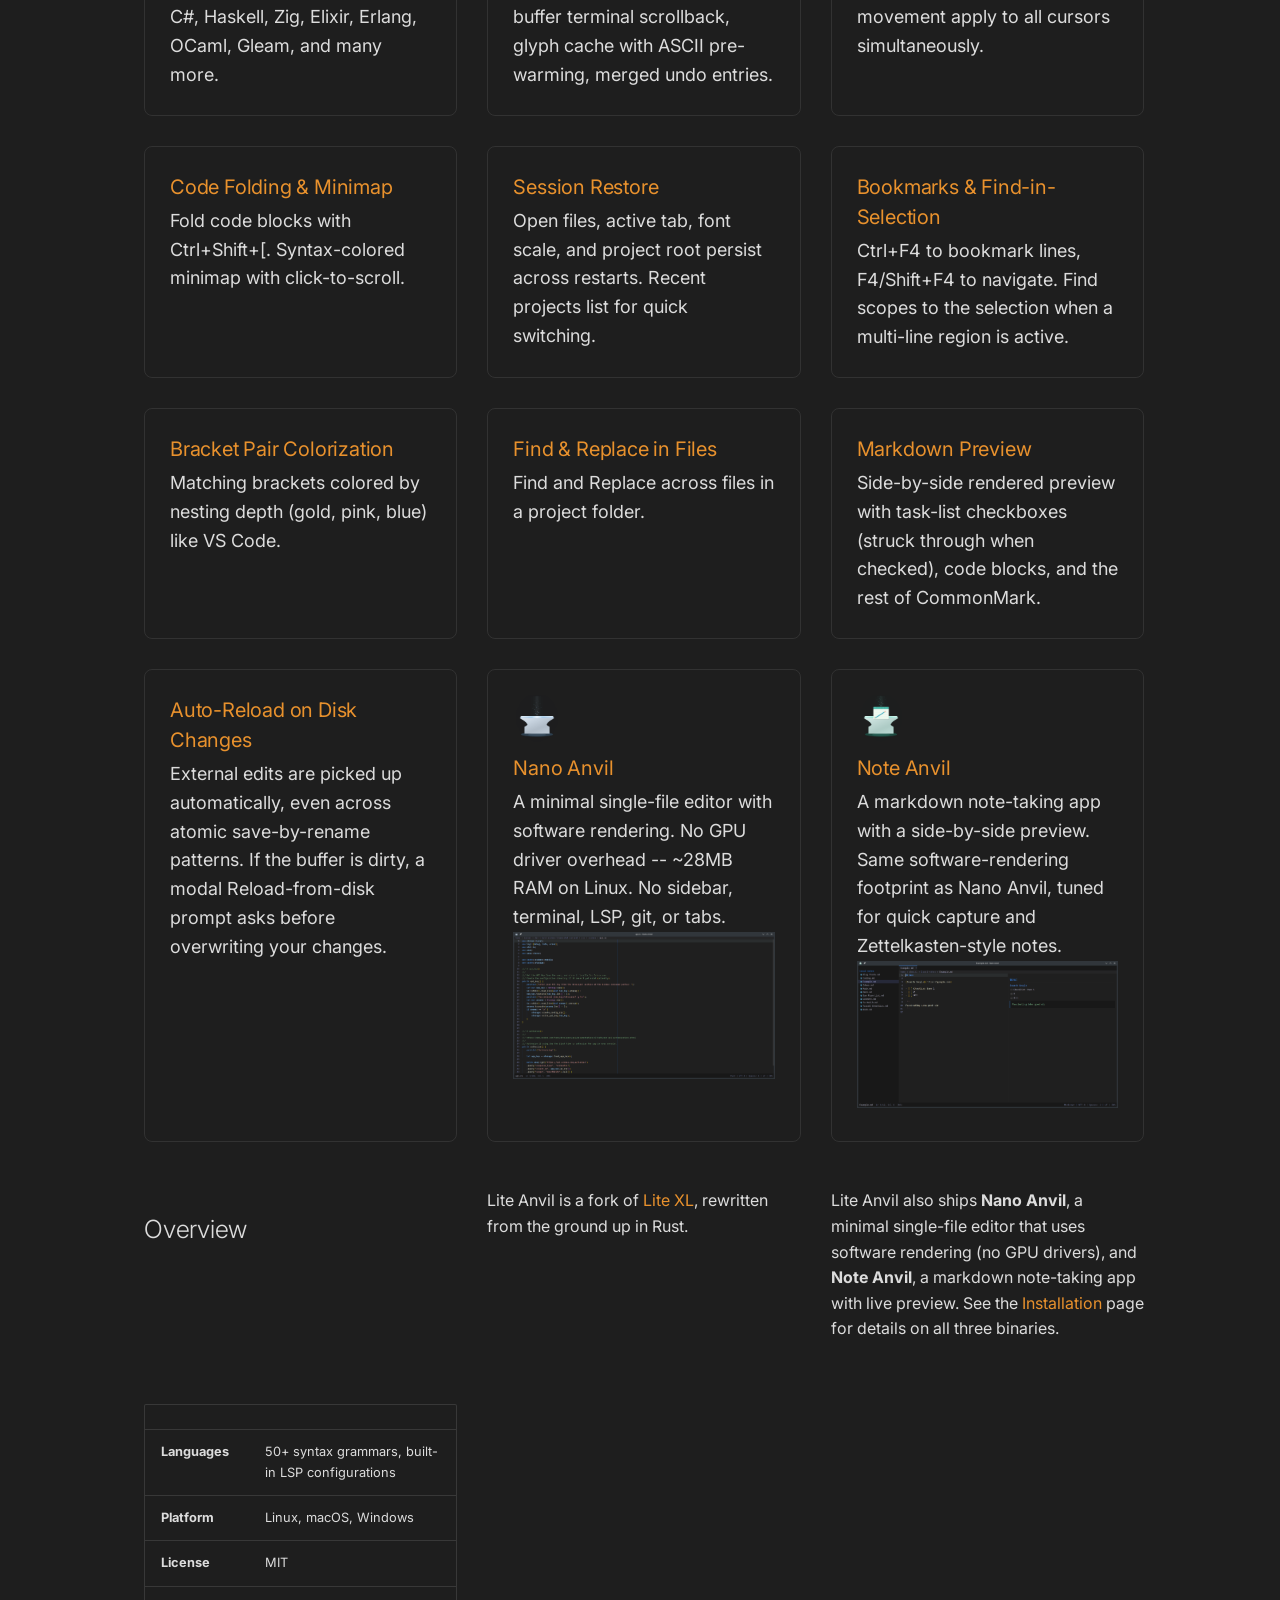
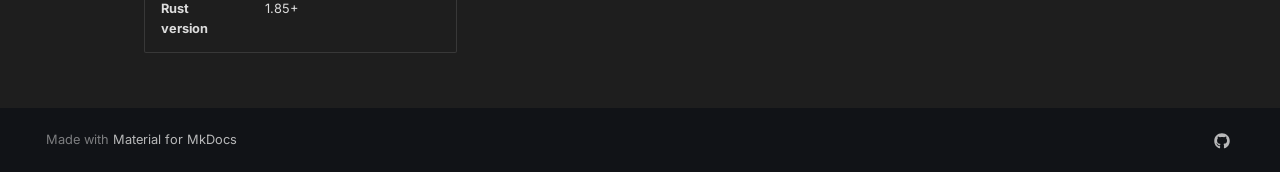
==== commit 1620ee09: "2.10.4 - open recent lite anvil regression fix, gh pages updates, new screenshots" ====
--- a/docs/index.html
+++ b/docs/index.html
@@ -778,11 +778,13 @@
 <p><img src="assets/nano-anvil.png" alt="Nano Anvil icon" class="feature-icon"></p>
 <h3 id="nano-anvil">Nano Anvil<a class="headerlink" href="#nano-anvil" title="Permanent link">&para;</a></h3>
 <p>A minimal single-file editor with software rendering. No GPU driver overhead -- ~28MB RAM on Linux. No sidebar, terminal, LSP, git, or tabs.</p>
+<p><img src="assets/nano_screenshot.png" alt="Nano Anvil screenshot" class="screenshot"></p>
 </div>
 <div class="feature-card">
 <p><img src="assets/note-anvil.png" alt="Note Anvil icon" class="feature-icon"></p>
 <h3 id="note-anvil">Note Anvil<a class="headerlink" href="#note-anvil" title="Permanent link">&para;</a></h3>
 <p>A markdown note-taking app with a side-by-side preview. Same software-rendering footprint as Nano Anvil, tuned for quick capture and Zettelkasten-style notes.</p>
+<p><img src="assets/notes_screenshot.png" alt="Note Anvil screenshot" class="screenshot"></p>
 </div>
 <h2 id="overview">Overview<a class="headerlink" href="#overview" title="Permanent link">&para;</a></h2>
 <p>Lite Anvil is a fork of <a href="https://github.com/lite-xl/lite-xl">Lite XL</a>, rewritten from the ground up in Rust.</p>
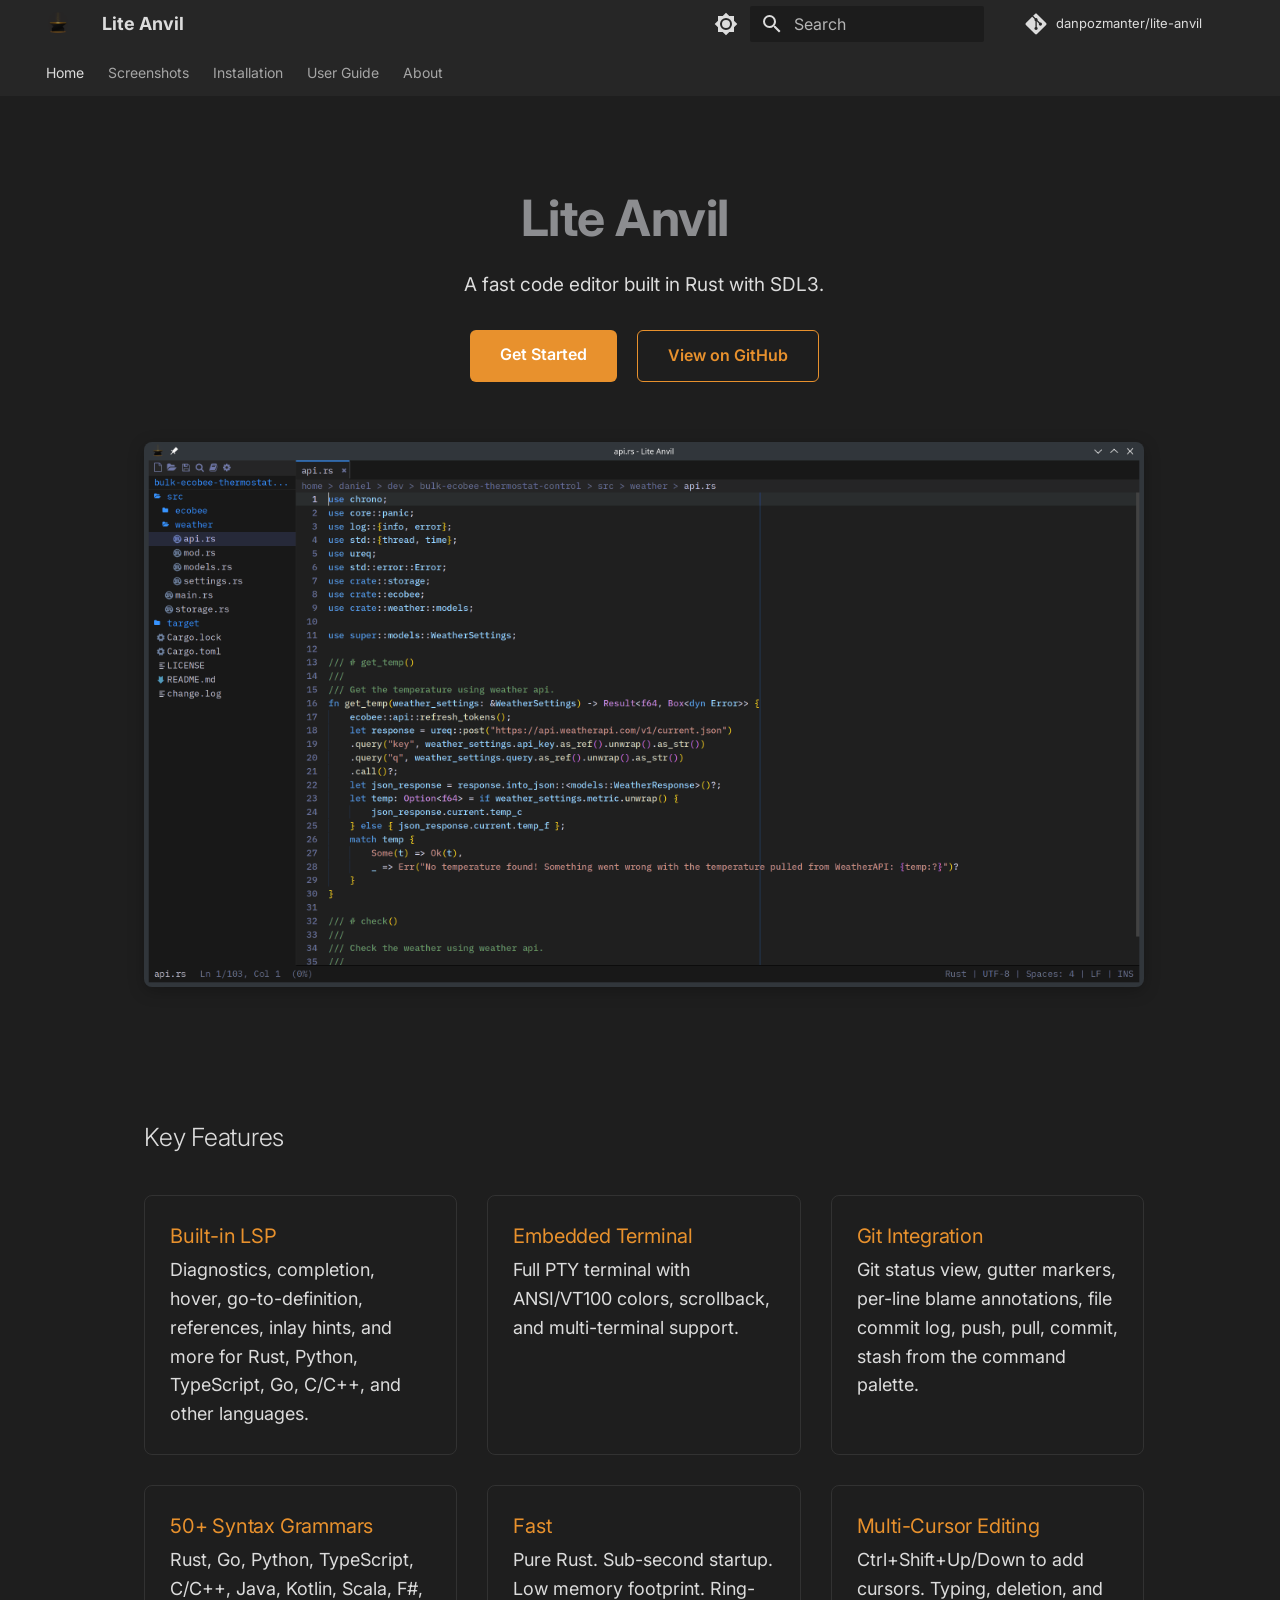
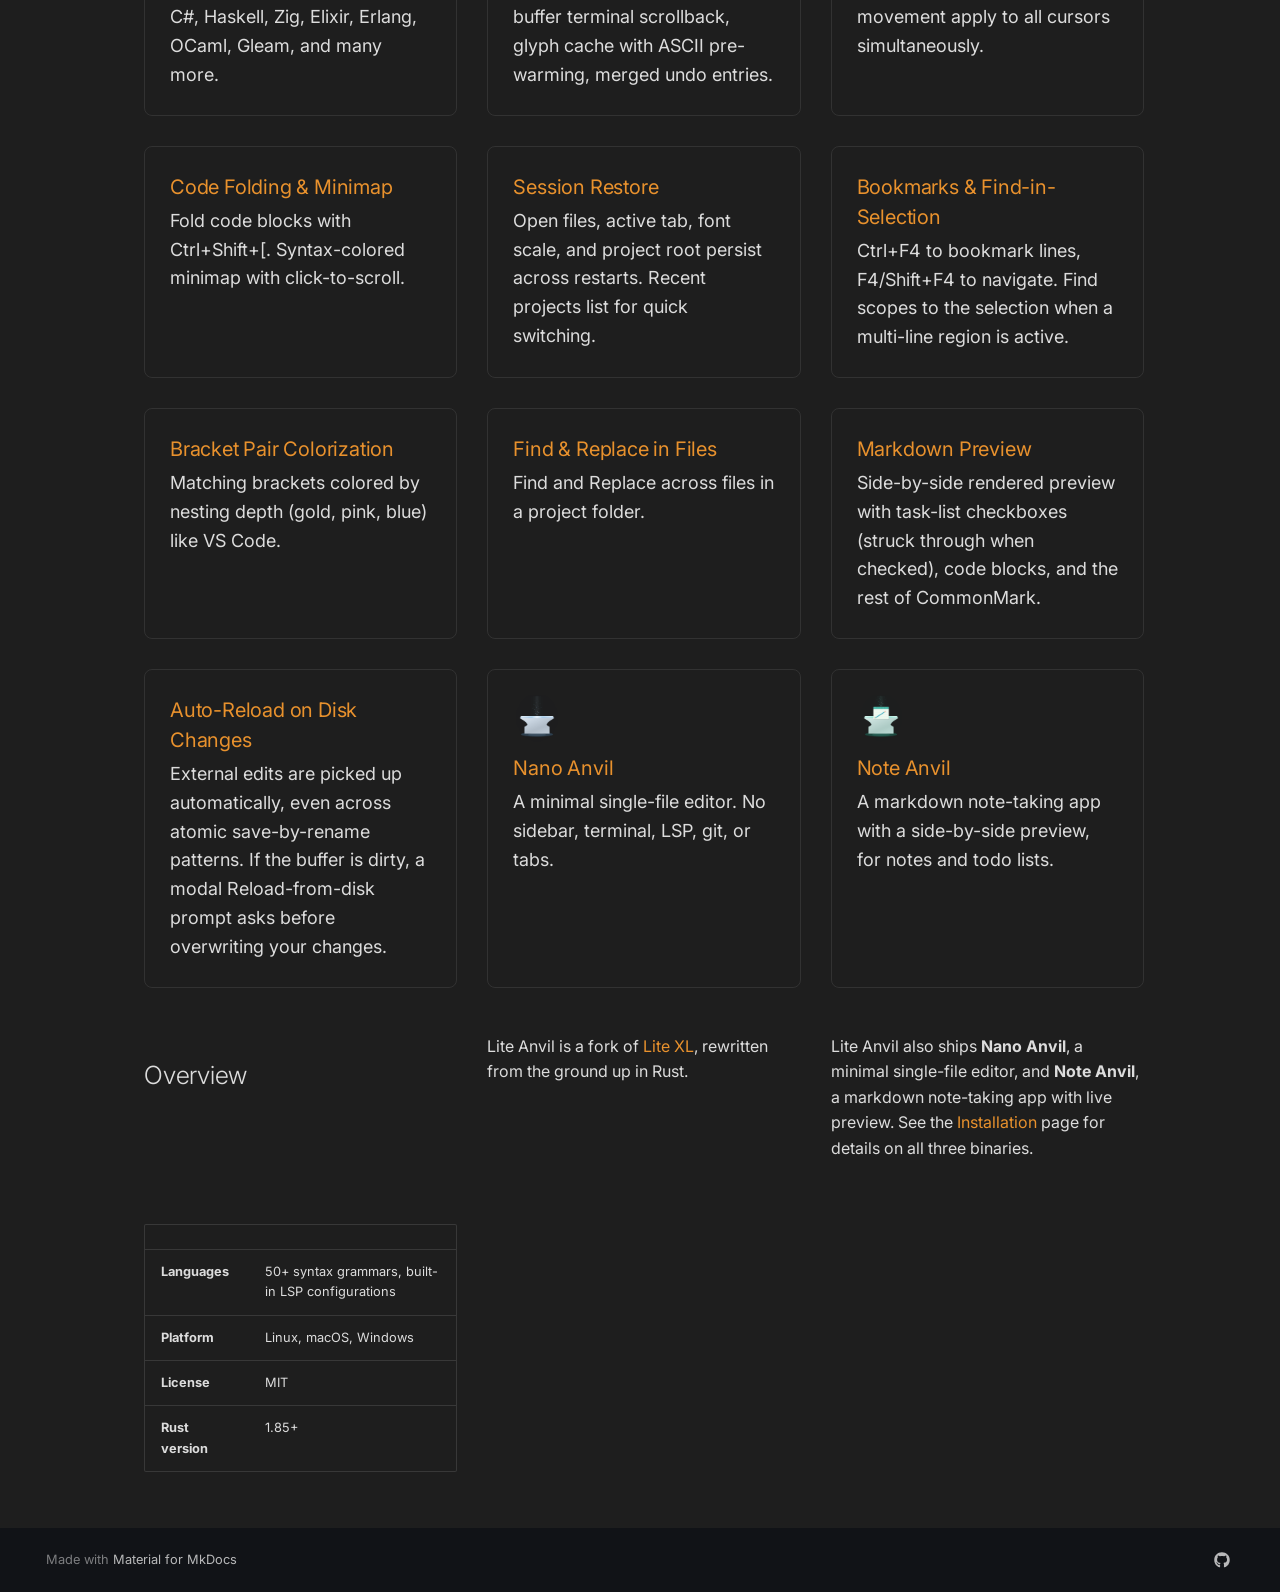
==== commit 7e970284: "docs fixes + screenshots" ====
--- a/docs/index.html
+++ b/docs/index.html
@@ -16,7 +16,7 @@
       
       
       
-        <link rel="next" href="installation/">
+        <link rel="next" href="screenshots/">
       
       
         
@@ -249,6 +249,25 @@
   
   
     <li class="md-tabs__item">
+      <a href="screenshots/" class="md-tabs__link">
+        
+  
+  
+    
+  
+  Screenshots
+
+      </a>
+    </li>
+  
+
+      
+        
+  
+  
+  
+  
+    <li class="md-tabs__item">
       <a href="installation/" class="md-tabs__link">
         
   
@@ -609,6 +628,33 @@
   
 </nav>
       
+    </li>
+  
+
+    
+      
+      
+  
+  
+  
+  
+    <li class="md-nav__item">
+      <a href="screenshots/" class="md-nav__link">
+        
+  
+  
+  <span class="md-ellipsis">
+    
+  
+    Screenshots
+  
+
+    
+  </span>
+  
+  
+
+      </a>
     </li>
   
 
@@ -777,18 +823,16 @@
 <div class="feature-card">
 <p><img src="assets/nano-anvil.png" alt="Nano Anvil icon" class="feature-icon"></p>
 <h3 id="nano-anvil">Nano Anvil<a class="headerlink" href="#nano-anvil" title="Permanent link">&para;</a></h3>
-<p>A minimal single-file editor with software rendering. No GPU driver overhead -- ~28MB RAM on Linux. No sidebar, terminal, LSP, git, or tabs.</p>
-<p><img src="assets/nano_screenshot.png" alt="Nano Anvil screenshot" class="screenshot"></p>
+<p>A minimal single-file editor. No sidebar, terminal, LSP, git, or tabs.</p>
 </div>
 <div class="feature-card">
 <p><img src="assets/note-anvil.png" alt="Note Anvil icon" class="feature-icon"></p>
 <h3 id="note-anvil">Note Anvil<a class="headerlink" href="#note-anvil" title="Permanent link">&para;</a></h3>
-<p>A markdown note-taking app with a side-by-side preview. Same software-rendering footprint as Nano Anvil, tuned for quick capture and Zettelkasten-style notes.</p>
-<p><img src="assets/notes_screenshot.png" alt="Note Anvil screenshot" class="screenshot"></p>
+<p>A markdown note-taking app with a side-by-side preview, for notes and todo lists.</p>
 </div>
 <h2 id="overview">Overview<a class="headerlink" href="#overview" title="Permanent link">&para;</a></h2>
 <p>Lite Anvil is a fork of <a href="https://github.com/lite-xl/lite-xl">Lite XL</a>, rewritten from the ground up in Rust.</p>
-<p>Lite Anvil also ships <strong>Nano Anvil</strong>, a minimal single-file editor that uses software rendering (no GPU drivers), and <strong>Note Anvil</strong>, a markdown note-taking app with live preview. See the <a href="installation/">Installation</a> page for details on all three binaries.</p>
+<p>Lite Anvil also ships <strong>Nano Anvil</strong>, a minimal single-file editor, and <strong>Note Anvil</strong>, a markdown note-taking app with live preview. See the <a href="installation/">Installation</a> page for details on all three binaries.</p>
 <table>
 <thead>
 <tr>
